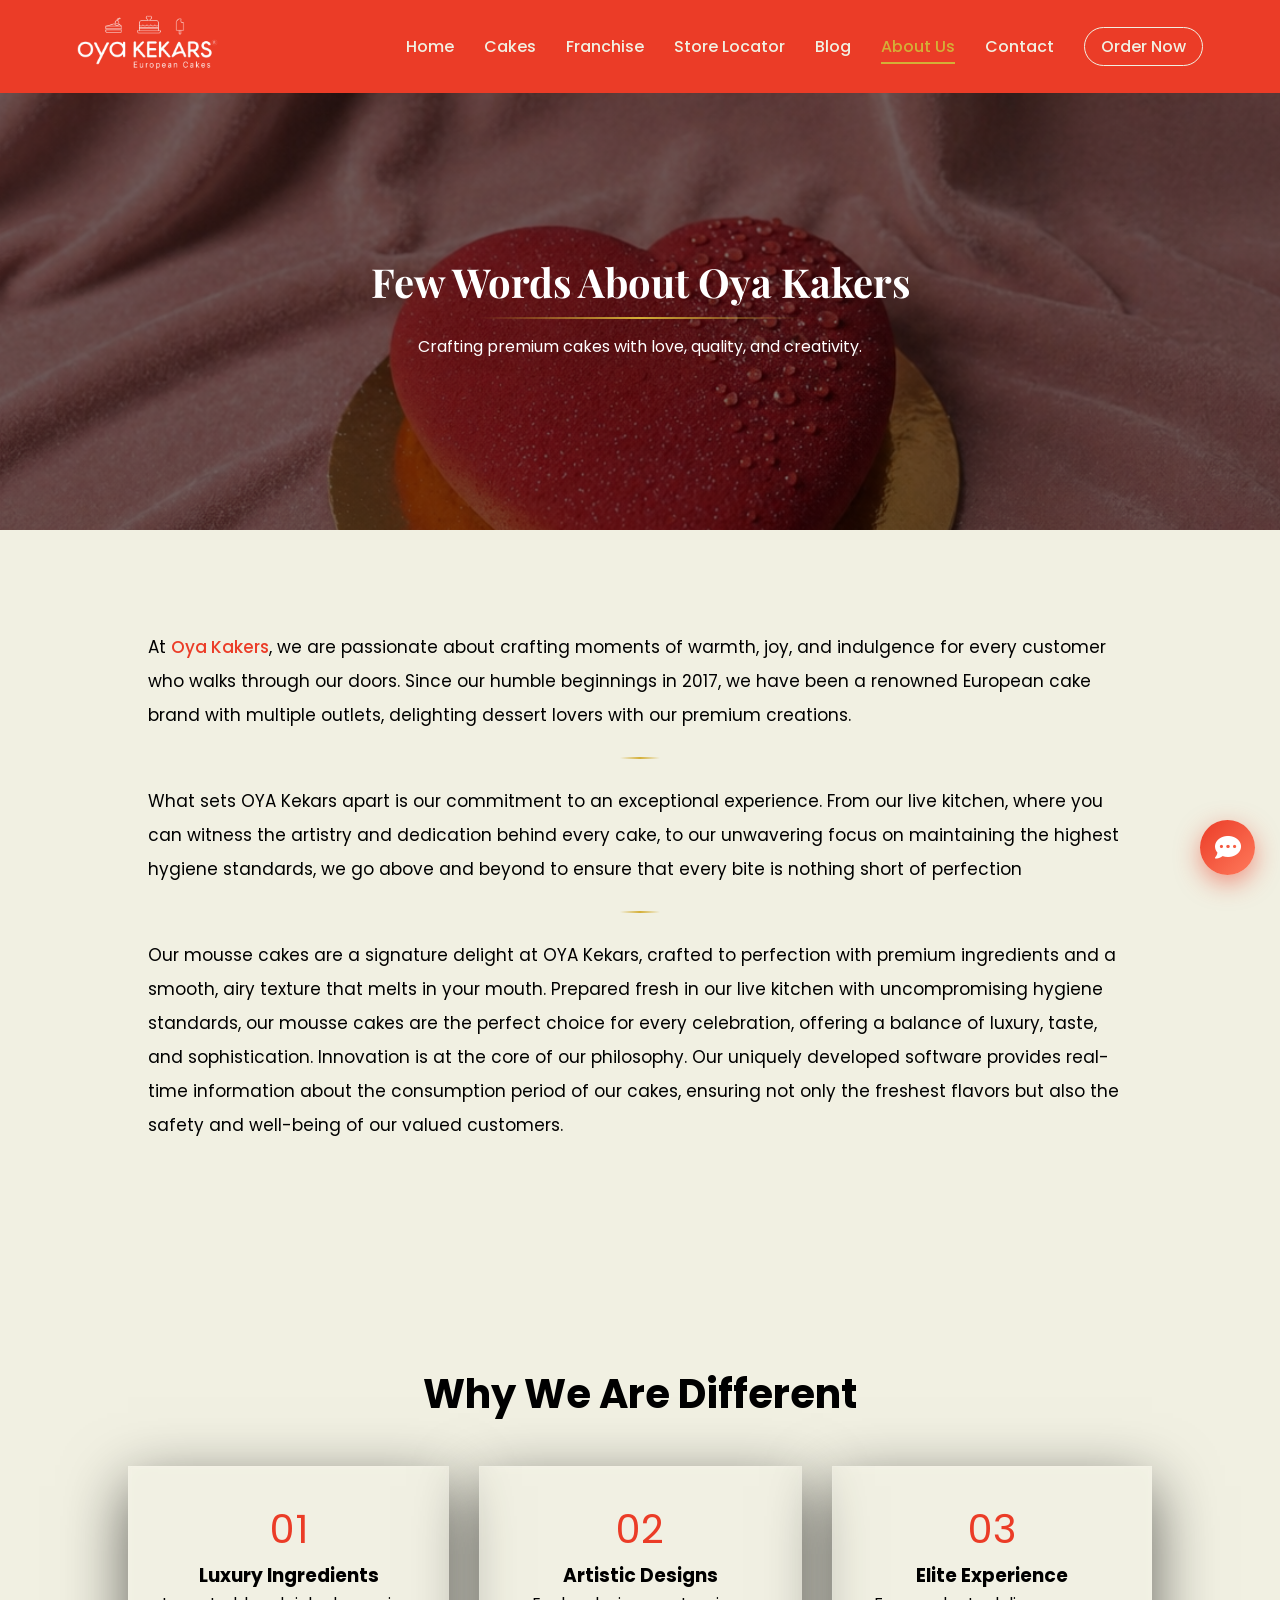
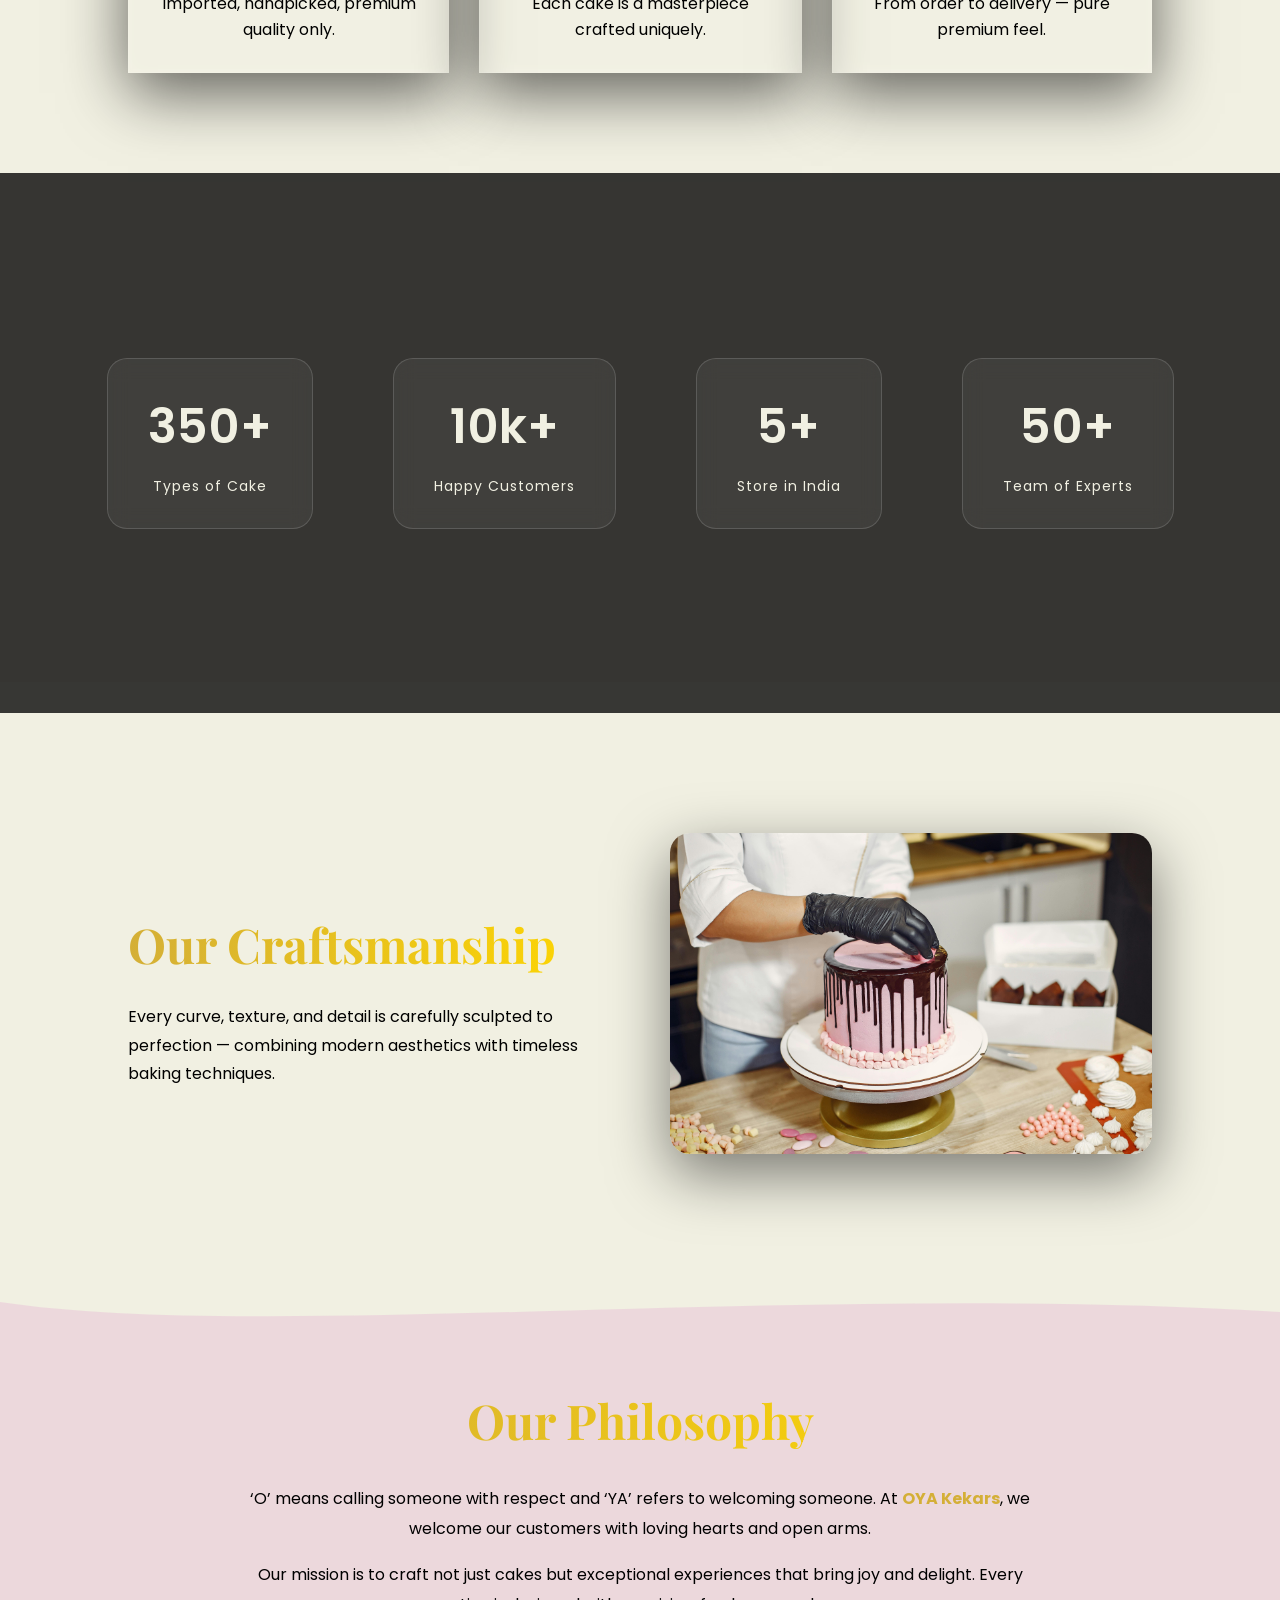
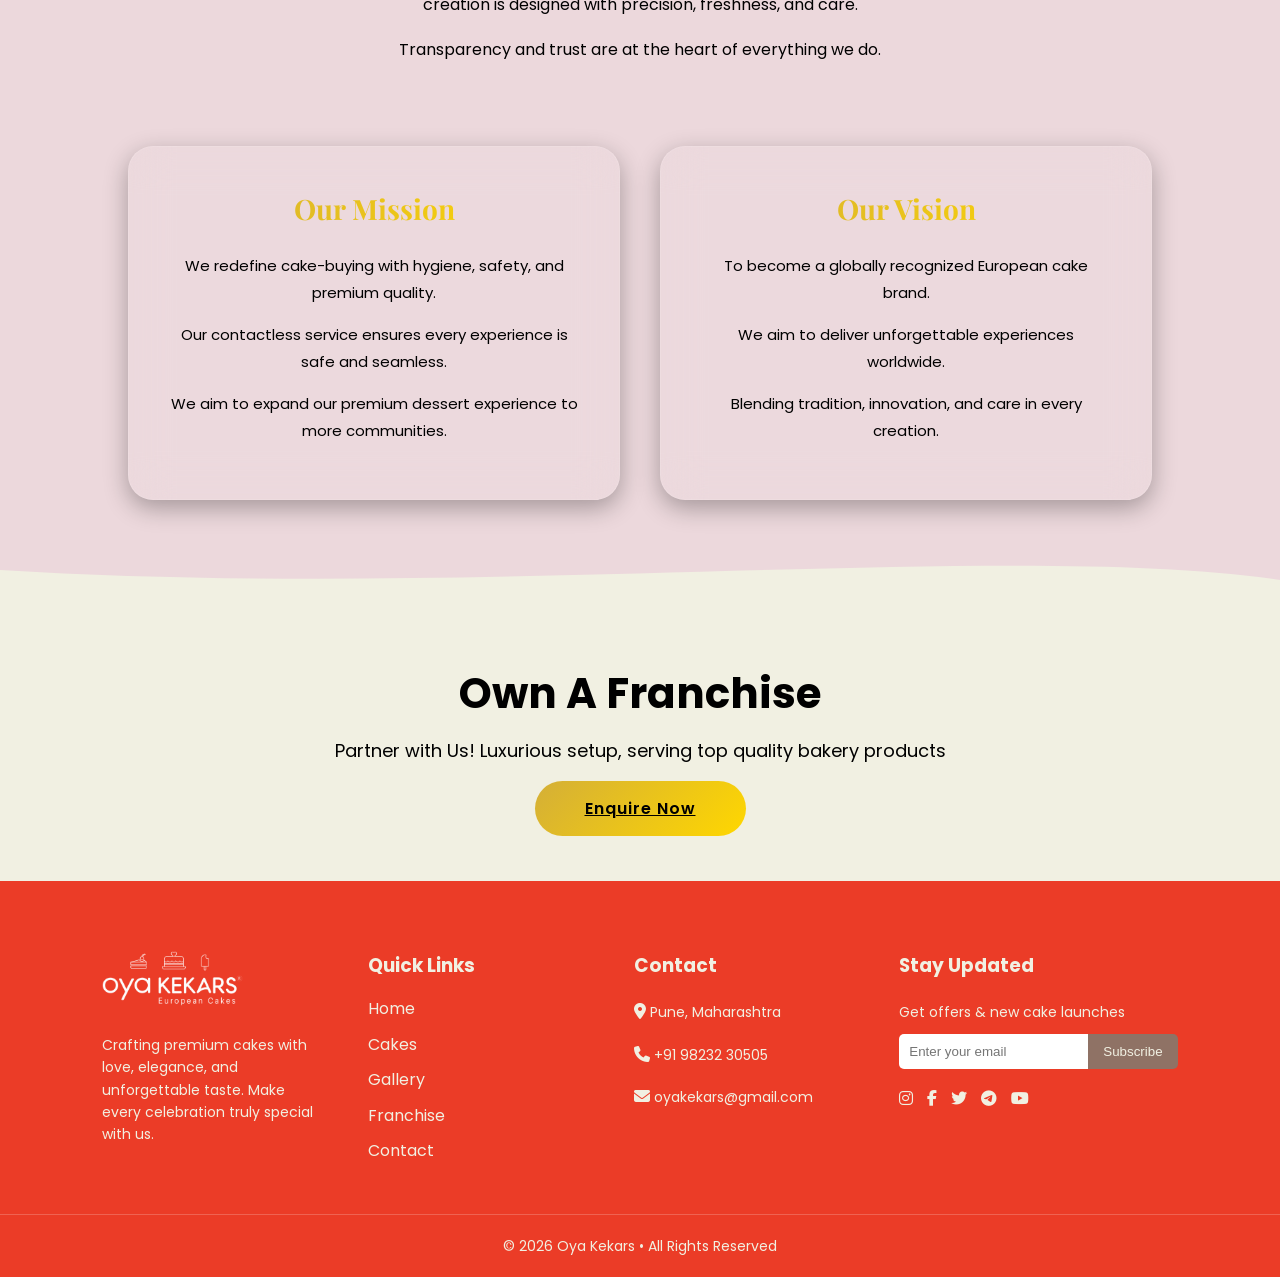
==== about.html @ 78154162 "blog update" ====
<!DOCTYPE html>
<html lang="en">

<head>
    <meta charset="UTF-8">
    <title>About Us - Oya Kakers</title>
    <meta name="viewport" content="width=device-width, initial-scale=1.0">
    <link rel="icon" type="image/x-icon" href="favicon_io/favicon.ico">
    <link
        href="https://fonts.googleapis.com/css2?family=Playfair+Display:wght@500;700&family=Poppins:wght@300;400;500&display=swap"
        rel="stylesheet">
    <link rel="stylesheet" href="https://cdnjs.cloudflare.com/ajax/libs/font-awesome/6.5.0/css/all.min.css">

    <link rel="stylesheet" href="css/style.css">
    <style>
        .about-parallax {
            position: relative;
            height: 50vh;
            background: url("images/about/image1.jpg") center/cover fixed;
            display: flex;
            align-items: center;
            justify-content: center;
        }

        .about-parallax::after {
            content: "";
            position: absolute;
            width: 100%;
            height: 100%;
            background: rgba(0, 0, 0, 0.5);
        }

        .parallax-content {
            position: relative;
            z-index: 2;
            color: white;
            text-align: center;
        }

        .parallax-content h1 {
            position: relative;
            display: inline-block;
            font-size: 40px;
            font-family: 'Playfair Display', serif;
            color: white;
        }

        .parallax-content h1::after {
            content: "";
            position: absolute;
            left: 50%;
            bottom: -5px;
            transform: translateX(-50%);

            width: 60%;
            height: 2px;

            background: linear-gradient(to right, transparent, #D4AF37, transparent);

            transition: 0.4s ease;
        }

        .parallax-content h1:hover::after {
            width: 80%;
        }

        .parallax-content p {
            margin-top: 20px;
            font-size: 16px;
        }

        .about-story {
            position: relative;
            display: flex;
            justify-content: center;
            align-items: center;
            padding: 80px 10%;
            background: #F1F0E2;
            overflow: hidden;
        }

        .glass-card {
            position: relative;
            padding: 20px;
            color: black;
        }

        .glass-card p {
            font-size: 17px;
            line-height: 2;
            margin-bottom: 20px;
        }

        .glass-card strong {
            color: #EB3C27;
            font-weight: 500;
        }

        .glass-card p:not(:last-child)::after {
            content: "";
            display: block;
            width: 40px;
            height: 2px;
            margin: 25px auto;
            background: linear-gradient(to right, transparent, #D4AF37, transparent);
        }

        .glass-card {
            animation: floatCard 8s ease-in-out infinite;
        }

        @keyframes floatCard {
            0% {
                transform: translateY(0px);
            }

            50% {
                transform: translateY(-6px);
            }

            100% {
                transform: translateY(0px);
            }
        }

        @media(max-width:768px) {
            .about-story {
                padding: 80px 5%;
            }

            .glass-card {
                padding: 35px 20px;
            }

            .glass-card p {
                font-size: 15px;
            }

            .glass-card p:first-child {
                font-size: 17px;
            }
        }

        .about-features {
            text-align: center;
            padding: 100px 10%;
            background: url("images/about/banner.jpg") center/cover fixed;
        }

        .about-features h2 {
            margin-bottom: 40px;
            font-size: 40px;
        }

        .feature-grid {
            display: flex;
            gap: 30px;
        }

        .feature {
            position: relative;
            background: rgba(255, 255, 255, 0.05);
            padding: 30px;
            backdrop-filter: blur(2px);
            max-width: 750px;
            text-align: center;

            border: 1px solid rgba(255, 255, 255, 0.1);

            box-shadow:
                0 20px 60px rgba(0, 0, 0, 0.6),
                inset 0 0 20px rgba(255, 255, 255, 0.05);

            transition: 0.5s ease;
        }

        .feature:hover {
            background: rgba(212, 175, 55, 0.1);
            transform: translateY(-10px);
        }

        .feature span {
            font-size: 40px;
            color: #EB3C27;
        }

        .about-parallax.second {
            position: relative;
            display: flex;
            justify-content: center;
            align-items: center;
            gap: 80px;
            height: 60vh;
            text-align: center;
            color: #fff;
            background: url("images/about/banner.jpg") center/cover fixed;
        }

        .about-parallax.second::before {
            content: "";
            position: absolute;
            inset: 0;
            background: rgba(0, 0, 0, 0.55);
        }

        .about-parallax.second .stat {
            position: relative;
            z-index: 1;
        }

        .stat {
            padding: 30px 40px;
            border-radius: 20px;

            background: rgba(255, 255, 255, 0.05);
            backdrop-filter: blur(10px);

            border: 1px solid rgba(255, 255, 255, 0.15);

            transition: 0.4s ease;
        }

        .stat:hover {
            transform: translateY(-10px) scale(1.05);
            box-shadow: 0 20px 50px rgba(0, 0, 0, 0.6);
        }

        .stat h3 {
            font-size: 48px;
            font-weight: 600;
            margin-bottom: 10px;
            color: #F1F0E2;

            background: #F1F0E2;
            -webkit-background-clip: text;
            color: transparent;
        }

        .stat p {
            font-size: 14px;
            letter-spacing: 1px;
            color: #F1F0E2;
        }

        .stat {
            animation: floatStat 5s ease-in-out infinite;
        }

        @keyframes floatStat {
            0% {
                transform: translateY(0px);
            }

            50% {
                transform: translateY(-6px);
            }

            100% {
                transform: translateY(0px);
            }
        }

        @media(max-width: 768px) {
            .about-parallax.second {
                flex-direction: column;
                gap: 30px;
                height: auto;
                padding: 80px 20px;
            }

            .stat h3 {
                font-size: 32px;
            }
        }

        .about-values {
            position: relative;
            padding: 100px 10%;
            background: #ECD8DC;
            overflow: hidden;
            text-align: center;
        }

        .philosophy {
            max-width: 800px;
            margin: auto;
            text-align: center;
            margin-bottom: 80px;
        }

        .philosophy h2 {
            font-size: 48px;
            margin-bottom: 25px;
            font-family: 'Playfair Display', serif;

            background: linear-gradient(to right, #D4AF37, #FFD700);
            -webkit-background-clip: text;
            color: transparent;
        }

        .philosophy p {
            font-size: 16px;
            line-height: 1.9;
            margin-bottom: 15px;
        }

        .value-grid {
            display: flex;
            gap: 40px;
        }

        .value-card {
            flex: 1;
            padding: 40px;
            border-radius: 25px;

            background: rgba(255, 255, 255, 0.04);
            backdrop-filter: blur(20px);

            border: 1px solid rgba(255, 255, 255, 0.1);

            box-shadow:
                0 8px 25px rgba(0, 0, 0, 0.3),
                inset 0 0 10px rgba(255, 255, 255, 0.03);

            transition: 0.5s ease;
        }

        .value-card:hover {
            transform: translateY(-12px) scale(1.02);
            box-shadow:
                0 30px 80px rgba(0, 0, 0, 0.9),
                0 0 40px rgba(212, 175, 55, 0.25);
        }

        .value-card h2 {
            font-size: 28px;
            margin-bottom: 20px;
            font-family: 'Playfair Display', serif;

            background: linear-gradient(to right, #D4AF37, #FFD700);
            -webkit-background-clip: text;
            color: transparent;
        }

        .value-card p {
            font-size: 15px;
            line-height: 1.8;
            margin-bottom: 15px;
        }

        strong {
            color: #D4AF37;
        }

        @media(max-width: 768px) {
            .value-grid {
                flex-direction: column;
            }

            .philosophy h2 {
                font-size: 36px;
            }
        }

        .about-craft {
            display: flex;
            align-items: center;
            justify-content: space-between;
            gap: 60px;
            padding: 120px 10%;
        }

        .craft-left {
            flex: 1;
        }

        .craft-left h2 {
            font-size: 48px;
            font-family: 'Playfair Display', serif;
            margin-bottom: 20px;

            background: linear-gradient(to right, #D4AF37, #FFD700);
            -webkit-background-clip: text;
            color: transparent;
        }

        .craft-left p {
            font-size: 16px;
            line-height: 1.8;
            max-width: 500px;
        }

        .craft-right {
            flex: 1;
            position: relative;
        }

        .craft-right img {
            width: 100%;
            border-radius: 20px;
            transition: 0.5s ease;
            box-shadow: 0 20px 60px rgba(0, 0, 0, 0.5);
        }

        .craft-right:hover img {
            transform: scale(1.05);
        }

        .craft-right:hover::before {
            box-shadow: 0 0 30px rgba(212, 175, 55, 0.2);
        }

        @media (max-width: 768px) {
            .about-craft {
                flex-direction: column;
                text-align: center;
                padding: 80px 5%;
            }

            .craft-left h2 {
                font-size: 32px;
            }

            .craft-left p {
                margin: auto;
            }
        }

        .about-stats {
            display: flex;
            justify-content: space-around;
            padding: 80px 0;
            background: black;
        }

        .about-cta {
            text-align: center;
            padding: 60px 20px;
            color: black;
            position: relative;
        }

        .about-cta h2 {
            font-size: 42px;
            margin-bottom: 10px;
        }

        .about-cta p {
            font-size: 18px;
            margin-bottom: 30px;
        }

        .about-cta a {
            padding: 16px 50px;
            border-radius: 40px;
            background: linear-gradient(135deg, #D4AF37, #FFD700);
            color: black;
            font-weight: 600;
            letter-spacing: 1px;
            border: none;
            transition: 0.4s;
        }

        .about-cta a:hover {
            transform: scale(1.05);
            box-shadow: 0 10px 40px rgba(212, 175, 55, 0.4);
        }
    </style>
</head>

<body>

    <div id="navbar"></div>

    <section class="about-parallax">
        <div class="parallax-content">
            <h1>Few Words About Oya Kakers</h1>
            <p>Crafting premium cakes with love, quality, and creativity.</p>
        </div>
    </section>

    <section class="about-story">
        <div class="glass-card">
            <p>
                At <strong>Oya Kakers</strong>, we are passionate about crafting moments of warmth, joy, and indulgence
                for every
                customer who walks through our doors. Since our humble beginnings in 2017, we have been a renowned
                European cake brand with multiple outlets, delighting dessert lovers with our premium creations.
            </p>

            <p>
                What sets OYA Kekars apart is our commitment to an exceptional experience. From our live kitchen, where
                you can witness the artistry and dedication behind every cake, to our unwavering focus on maintaining
                the highest hygiene standards, we go above and beyond to ensure that every bite is nothing short of
                perfection
            </p>

            <p>
                Our mousse cakes are a signature delight at OYA Kekars, crafted to perfection with premium ingredients
                and a smooth, airy texture that melts in your mouth. Prepared fresh in our live kitchen with
                uncompromising hygiene standards, our mousse cakes are the perfect choice for every celebration,
                offering a balance of luxury, taste, and sophistication. Innovation is at the core of our philosophy.
                Our uniquely developed software provides real-time information about the consumption period of our
                cakes, ensuring not only the freshest flavors but also the safety and well-being of our valued
                customers.
            </p>
        </div>
    </section>

    <section class="about-features">
        <h2>Why We Are Different</h2>

        <div class="feature-grid">
            <div class="feature">
                <span>01</span>
                <h3>Luxury Ingredients</h3>
                <p>Imported, handpicked, premium quality only.</p>
            </div>

            <div class="feature">
                <span>02</span>
                <h3>Artistic Designs</h3>
                <p>Each cake is a masterpiece crafted uniquely.</p>
            </div>

            <div class="feature">
                <span>03</span>
                <h3>Elite Experience</h3>
                <p>From order to delivery — pure premium feel.</p>
            </div>
        </div>
    </section>

    <section class="about-parallax second">
        <div class="stat">
            <h3>350+</h3>
            <p>Types of Cake</p>
        </div>
        <div class="stat">
            <h3>10k+</h3>
            <p>Happy Customers</p>
        </div>
        <div class="stat">
            <h3>5+</h3>
            <p>Store in India</p>
        </div>
        <div class="stat">
            <h3>50+</h3>
            <p>Team of Experts</p>
        </div>
    </section>

    <section class="about-craft">
        <div class="craft-left">
            <h2>Our Craftsmanship</h2>
            <p>
                Every curve, texture, and detail is carefully sculpted
                to perfection — combining modern aesthetics with
                timeless baking techniques.
            </p>
        </div>
        <div class="craft-right">
            <img src="images/about/craftmanship.jpg">
        </div>
    </section>

    <section class="about-values">

        <div class="section-divider top">
            <svg viewBox="0 0 1440 200" preserveAspectRatio="none">
                <path fill="#F1F0E2" d="M0,40 C300,120 900,0 1440,60 L1440,0 L0,0 Z">
                </path>
            </svg>
        </div>

        <div class="philosophy">
            <h2>Our Philosophy</h2>
            <p>
                ‘O’ means calling someone with respect and ‘YA’ refers to welcoming someone.
                At <strong>OYA Kekars</strong>, we welcome our customers with loving hearts and open arms.
            </p>
            <p>
                Our mission is to craft not just cakes but exceptional experiences that bring joy and delight.
                Every creation is designed with precision, freshness, and care.
            </p>
            <p>
                Transparency and trust are at the heart of everything we do.
            </p>
        </div>

        <div class="value-grid">

            <div class="value-card">
                <h2>Our Mission</h2>
                <p>
                    We redefine cake-buying with hygiene, safety, and premium quality.
                </p>
                <p>
                    Our contactless service ensures every experience is safe and seamless.
                </p>
                <p>
                    We aim to expand our premium dessert experience to more communities.
                </p>
            </div>

            <div class="value-card">
                <h2>Our Vision</h2>
                <p>
                    To become a globally recognized European cake brand.
                </p>
                <p>
                    We aim to deliver unforgettable experiences worldwide.
                </p>
                <p>
                    Blending tradition, innovation, and care in every creation.
                </p>
            </div>

        </div>

        <div class="section-divider bottom">
            <svg viewBox="0 0 1440 200" preserveAspectRatio="none">
                <path fill="#F1F0E2" d="M0,40 C300,120 900,0 1440,60 L1440,0 L0,0 Z">
                </path>
            </svg>
        </div>

    </section>

    <section class="about-cta">
        <h2>Own A Franchise</h2>
        <p>Partner with Us! Luxurious setup, serving top quality bakery products</p>
        <a href="franchise.html#apply" class="enquire-btn">Enquire Now</a>
    </section>

    <div class="fab-container">
        <div class="fab-main" onclick="toggleMenu()">
            <i id="fabIcon" class="fas fa-comment-dots"></i>
        </div>

        <div class="fab-options">
            <a href="tel:+919876543210" class="fab-item">
                <i class="fas fa-phone"></i>
                <span>Call Now</span>
            </a>

            <a href="franchise.html" class="fab-item">
                <i class="fas fa-store"></i>
                <span>Franchise</span>
            </a>

            <a href="https://wa.me/919876543210" target="_blank" class="fab-item whatsapp">
                <i class="fab fa-whatsapp"></i>
                <span>WhatsApp</span>
            </a>
        </div>
    </div>

    <div id="footer"></div>

    <script src="js/script.js" defer></script>

</body>

</html>
---- css/style.css ----
* {
    margin: 0;
    padding: 0;
    box-sizing: border-box;
}

html {
    scroll-behavior: smooth;
}

body {
    font-family: 'Poppins', sans-serif;
    background-color: #F1F0E2;
    color: black;
    line-height: 1.6;
    padding-top: 80px;
}

/* h1,
h2,
h3 {
    color: #8F7265;
}

p {
    color: #8F7265;
} */

.navbar {
    position: fixed;
    top: 0;
    left: 0;
    width: 100%;
    padding: 15px 6%;
    display: flex;
    align-items: center;
    background: #EB3C27;
    backdrop-filter: blur(10px);
    z-index: 1000;
}

.logo img {
    height: 55px;
    width: auto;
}

.nav-links {
    display: flex;
    align-items: center;
    gap: 30px;
    margin-left: auto;
}

.nav-links a {
    color: #F1F0E2;
    text-decoration: none;
    font-weight: 500;
    position: relative;
    transition: 0.3s;
}

.nav-links a::after {
    content: "";
    position: absolute;
    width: 0%;
    height: 2px;
    bottom: -5px;
    left: 0;
    background: #D4AF37;
    transition: 0.3s;
}

.nav-links a:hover::after {
    width: 100%;
}

.nav-links a.active {
    color: #D4AF37;
}

.nav-links a.active::after {
    content: "";
    position: absolute;
    width: 100%;
    height: 2px;
    bottom: -5px;
    left: 0;
    background: #D4AF37;
}

.nav-links a.btn-outline::after {
    display: none;
}

.nav-links a.btn-outline:hover::after {
    width: 0;
}

.btn-outline {
    border: 1px solid #F1F0E2;
    padding: 6px 16px;
    border-radius: 25px;
    transition: 0.3s;
}

.btn-outline:hover {
    background: #F1F0E2;
    color: #EB3C27;
}

.hamburger {
    display: none;
    font-size: 24px;
    color: #F1F0E2;
    cursor: pointer;
    margin-left: 20px;
}

@media (max-width: 992px) {

    .hamburger {
        display: block;
    }

    .nav-links {
        position: fixed;
        top: 0;
        right: -100%;
        width: 260px;
        height: 100vh;
        background: #EB3C27;
        flex-direction: column;
        align-items: flex-start;
        padding: 80px 20px;
        gap: 20px;
        transition: 0.4s ease;
        box-shadow: -5px 0 20px rgba(0, 0, 0, 0.2);
    }

    .nav-links.active {
        right: 0;
    }
}

.hero-section {
    position: relative;
    width: 100%;
    height: 90vh;
    overflow: hidden;
}

.hero-video {
    position: absolute;
    top: 50%;
    left: 50%;
    width: 100%;
    height: 100%;
    object-fit: cover;
    transform: translate(-50%, -50%);
}

.hero-overlay {
    position: relative;
    z-index: 2;
    height: 100%;
    display: flex;
    flex-direction: column;
    justify-content: center;
    align-items: center;
    color: #F1F0E2;
    text-align: center;
    background: rgba(0, 0, 0, 0.3);
}

.hero-overlay h1 {
    font-size: 3rem;
    margin-bottom: 10px;
}

.hero-overlay p {
    font-size: 1.2rem;
}

.video-icon {
    position: absolute;
    top: 70px;
    right: 5px;
    left: auto;
    transform: translate(-50%, -50%);
    
    width: 60px; /* adjust size */
    height: auto;

    z-index: 2;
    pointer-events: none; /* optional (click passes through) */
}

@media (max-width: 768px) {
    .hero-section {
        height: 60vh;
    }

    .hero-overlay h1 {
        font-size: 1.8rem;
    }
}

.celebrity-section {
    padding: 40px 20px;
    text-align: center;
    background: #F1F0E2;
    overflow: visible;
}

.section-title {
    font-size: 2.2rem;
    margin-bottom: 0;
    color: #3E2723;
}

.carousel-outer {
    display: flex;
    align-items: center;
    justify-content: center;
    gap: 0;
}

/* Arrows */
.cel-arrow {
    width: 40px;
    height: 40px;
    border-radius: 50%;
    border: 1px solid #ccc;
    background: #fff;
    font-size: 18px;
    cursor: pointer;
    flex-shrink: 0;
    transition: background 0.2s, transform 0.15s;
    z-index: 10;
}

.cel-arrow:hover {
    background: #f0ede0;
    transform: scale(1.08);
}

.cel-arrow:active {
    transform: scale(0.95);
}

/* Dots row */
.carousel-dots {
    display: flex;
    justify-content: center;
    align-items: center;
    gap: 8px;
    margin-top: 18px;
}

.carousel-dots span {
    width: 8px;
    height: 8px;
    border-radius: 50%;
    background: #ccc;
    cursor: pointer;
    transition: background 0.3s, transform 0.3s, width 0.3s;
}

.carousel-dots span.on {
    background: #3E2723;
    transform: scale(1.2);
    width: 20px;
    border-radius: 4px;
}

.carousel {
    width: 100%;
    overflow: hidden;
    height: 450px;
}

.carousel-track {
    display: flex;
    align-items: center;
    gap: 20px;
    transition: transform 0.6s ease;
    height: 100%;
}

.card {
    flex-shrink: 0;
    height: 300px;
    position: relative;
    border-radius: 12px;
    overflow: hidden;
    cursor: pointer;
    transition: transform 0.55s ease, opacity 0.55s ease, box-shadow 0.55s ease;
    opacity: 0.35;
    transform: scale(0.72);
}

.card img {
    width: 100%;
    height: 100%;
    /* fill the card completely */
    object-fit: cover;
    /* crop to fill, never stretch */
    object-position: center top;
    /* bias crop toward faces/top */
    display: block;
    /* removes ghost gap below image */
}

.card.active {
    transform: scale(1.3);
    opacity: 1;
    box-shadow: 0 10px 36px rgba(0, 0, 0, 0.25);
    border: 1.5px solid rgba(255, 255, 255, 0.55);
    z-index: 5;
}

.card.level-1 {
    transform: scale(0.92);
    opacity: 0.55;
    z-index: 3;
}

/* SIDE */
.card.level-2 {
    transform: scale(0.78);
    opacity: 0.3;
    z-index: 1;
}

/* Lightbox overlay */
.lightbox {
    display: none;
    position: fixed;
    inset: 0;
    background: rgba(0, 0, 0, 0.92);
    z-index: 9999;
    align-items: center;
    justify-content: center;
    gap: 20px;
}

.lightbox.open {
    display: flex;
}

/* Main image */
.lb-img-wrap {
    max-width: 80vw;
    max-height: 88vh;
    display: flex;
    align-items: center;
    justify-content: center;
}

.lb-img-wrap img {
    max-width: 100%;
    max-height: 88vh;
    object-fit: contain;
    border-radius: 10px;
    box-shadow: 0 20px 60px rgba(0, 0, 0, 0.6);
    user-select: none;
}

/* Arrows */
.lb-arrow {
    width: 48px;
    height: 48px;
    border-radius: 50%;
    border: 1.5px solid rgba(255, 255, 255, 0.3);
    background: rgba(255, 255, 255, 0.1);
    color: #fff;
    font-size: 20px;
    cursor: pointer;
    flex-shrink: 0;
    transition: background 0.2s, transform 0.15s;
    display: flex;
    align-items: center;
    justify-content: center;
}

.lb-arrow:hover {
    background: rgba(255, 255, 255, 0.22);
    transform: scale(1.08);
}

.lb-arrow:active {
    transform: scale(0.95);
}

/* Close button */
.lb-close {
    position: fixed;
    top: 20px;
    right: 24px;
    width: 40px;
    height: 40px;
    border-radius: 50%;
    border: 1.5px solid rgba(255, 255, 255, 0.3);
    background: rgba(255, 255, 255, 0.1);
    color: #fff;
    font-size: 18px;
    cursor: pointer;
    display: flex;
    align-items: center;
    justify-content: center;
    transition: background 0.2s;
    z-index: 10000;
}

.lb-close:hover {
    background: rgba(255, 255, 255, 0.25);
}

/* Counter  e.g. 3 / 11 */
.lb-counter {
    position: fixed;
    bottom: 24px;
    left: 50%;
    transform: translateX(-50%);
    color: rgba(255, 255, 255, 0.6);
    font-size: 14px;
    font-family: sans-serif;
    letter-spacing: 1px;
}

.cake-section {
    padding: 80px 8%;
    text-align: center;
}

.section-header .tag-btn {
    border: 1px solid #3E2723;
    padding: 8px 20px;
    border-radius: 30px;
    background: transparent;
    margin-bottom: 20px;
    font-size: 14px;
}

.section-header h2 {
    font-size: 48px;
    margin-bottom: 15px;
    font-family: 'Playfair Display', serif;
}

.section-header h2 span {
    color: #EB3C27;
    letter-spacing: 3px;
}

.section-header p {
    max-width: 650px;
    margin: auto;
    color: #8F7265;
    font-size: 16px;
    line-height: 1.6;
}

.cake-container {
    display: flex;
    justify-content: center;
    gap: 50px;
    margin-top: 50px;
    flex-wrap: wrap;
}

.cake-card {
    text-align: center;
    transition: 0.3s;
}

.cake-img {
    width: 260px;
    height: 260px;
    border-radius: 50%;
    border: 2px solid #8F7265;
    padding: 10px;
    margin: auto;
    overflow: hidden;
    transition: 0.4s;
}

.cake-img img {
    width: 100%;
    height: 100%;
    object-fit: cover;
    border-radius: 50%;
    transition: 0.4s;
}

.cake-card:hover .cake-img {
    transform: scale(1.05);
    border-color: #EB3C27;
}

.cake-card:hover img {
    transform: scale(1.1);
}

.cake-card h3 {
    margin-top: 20px;
    font-size: 22px;
    color: #8F7265;
    font-family: 'Playfair Display', serif;
}

@media (max-width: 768px) {
    .section-header h2 {
        font-size: 32px;
    }

    .cake-img {
        width: 200px;
        height: 200px;
    }
}

.featured-section {
    position: relative;
    padding: 60px 20px;
    text-align: center;
    background: #F1F0E2;
    overflow: hidden;
}

.featured-section>* {
    position: relative;
    z-index: 1;
}

.bg-cream::before {
    content: "";
    position: absolute;
    inset: 0;
    opacity: 0.25;

    background: repeating-radial-gradient(circle,
            #ede7d9 0px,
            #ede7d9 20px,
            #f6f1e7 20px,
            #f6f1e7 40px);
}

.featured-section h2 {
    color: #8F7265;
    font-family: 'Playfair Display', serif;
    font-size: 34px;
    margin-bottom: 20px;
}

.featured-grid {
    display: flex;
    gap: 30px;
    justify-content: center;
    margin-top: 40px;
    flex-wrap: wrap;
}

.featured-card {
    width: 300px;
    background: #ffffff;
    border-radius: 15px;
    overflow: hidden;
    box-shadow: 0 8px 25px rgba(0, 0, 0, 0.08);
    transition: all 0.3s ease;
}

.featured-card:hover {
    transform: translateY(-8px);
    box-shadow: 0 12px 35px rgba(0, 0, 0, 0.15);
}

.featured-card img {
    width: 100%;
    display: block;
    transition: 0.4s;
}

.featured-card:hover img {
    transform: scale(1.05);
}

.card-info {
    padding: 15px;
}

.card-info h3 {
    font-family: 'Playfair Display', serif;
    margin-bottom: 5px;
}

.card-info p {
    color: #EB3C27;
    font-weight: 600;
}

.story-section {
    position: relative;
    padding: 80px 20px;
    background: #ECD8DC;
    overflow: hidden;
}

.section-divider {
    position: absolute;
    left: 0;
    width: 100%;
    line-height: 0;
}

.section-divider svg {
    width: 100%;
    height: 100px;
    display: block;
}

.section-divider.top {
    top: 0;
}

.section-divider.bottom {
    bottom: 0;
    transform: rotate(180deg);
}

.story-container {
    display: flex;
    align-items: center;
    justify-content: space-between;
    gap: 40px;
    flex-wrap: wrap;
}

.story-left {
    flex: 1;
}

.tag {
    padding: 10px 20px;
    border-radius: 30px;
    border: 1px solid #8F7265;
    background: #EDCDC2;
    margin-bottom: 20px;
}

.story-left h2 {
    font-size: 38px;
    font-family: 'Playfair Display', serif;
}

.story-left h2 span {
    color: #EB3C27;
}

.story-text {
    display: flex;
    align-items: flex-start;
    gap: 15px;
    margin: 20px 0;
}

.story-text .line {
    width: 5px;
    height: 80px;
    background: #EB3C27;
}

.story-left p {
    color: #333;
    line-height: 1.6;
}

.story-btn {
    display: inline-block;
    padding: 12px 25px;
    background: #EB3C27;
    color: #F1F0E2;
    /* softer than pure white */
    border-radius: 10px;
    margin-top: 15px;
    text-decoration: none;
    transition: all 0.3s ease;
}

/* HOVER EFFECT */
.story-btn:hover {
    background: #8F7265;
    color: #F1F0E2;
    transform: translateY(-2px);
    /* premium lift effect */
}

/* OPTIONAL: CLICK EFFECT */
.story-btn:active {
    transform: scale(0.95);
}

.story-center {
    flex: 1;
    display: flex;
    justify-content: center;
}

.image-box img {
    width: 280px;
    height: 280px;
    border-radius: 25px;
}

.story-right {
    flex: 1;
}

.story-right p {
    margin-bottom: 15px;
    color: #333;
}

.offer-box {
    margin-top: 30px;
    border: 1px solid #8F7265;
    padding: 20px;
    border-radius: 25px;
    display: flex;
    gap: 15px;
    align-items: center;
    justify-content: center;
}

.offer-box .icon {
    font-size: 28px;
}

@media (max-width: 900px) {
    .story-container {
        flex-direction: column;
        text-align: center;
    }

    .story-text {
        justify-content: center;
    }

    .story-text .line {
        display: none;
    }
}

.franchise-section {
    padding: 80px 8%;
    color: #F1F0E2;
    text-align: center;
}

.franchise-box {
    border: 2px solid #EB3C27;
    border-radius: 12px;
    padding: 40px;
    display: inline-block;
    max-width: 600px;
}

.franchise-box h2 {
    color: black;
}

.franchise-box p {
    color: black;
}

.testimonial-section {
    padding: 100px 8%;
    background: #F1F0E2;
    text-align: center;
    overflow: hidden;
}

.testimonial-header {
    text-align: center;
    border-radius: 20px;
    color: black;
}

/* Small heading */
.sub-heading {
    letter-spacing: 4px;
    font-size: 12px;
    color: #f5b041;
    margin-bottom: 15px;
}

/* Main heading */
.main-heading {
    font-size: 48px;
    font-weight: 500;
    line-height: 1.3;
}

.main-heading span {
    font-style: italic;
    color: #f5b041;
}

/* Rating box */
.rating-box {
    margin: 10px auto 0;
    display: inline-flex;
    align-items: center;
    gap: 30px;
    padding: 10px 10px;
    border-radius: 50px;

    background: rgba(255, 255, 255, 0.08);
    backdrop-filter: blur(10px);
    border: 1px solid rgba(255, 255, 255, 0.2);
}

/* Left */
.rating-left h3 {
    font-size: 32px;
}

.stars {
    color: #f5b041;
    font-size: 18px;
}

/* Divider */
.divider {
    width: 1px;
    height: 40px;
    background: rgba(255, 255, 255, 0.3);
}

/* Right */
.rating-right h4 {
    font-size: 20px;
}

.rating-right p {
    font-size: 13px;
    opacity: 0.8;
}

/* Responsive */
@media (max-width: 768px) {
    .main-heading {
        font-size: 32px;
    }

    .rating-box {
        flex-direction: column;
        gap: 10px;
    }

    .divider {
        display: none;
    }
}

/* Container */
.testimonial-slider {
    overflow: hidden;
    position: relative;
    max-width: 1200px;
    margin: auto;
}

/* Track */
.testimonial-track {
    display: flex;
    gap: 20px;
    animation: scroll 30s linear infinite;
}

/* CARD SIZE FIXED */
.testimonial-card {
    flex: 0 0 220px;
    /* 🔥 FIXED WIDTH */
    background: #fff;
    padding: 20px;
    border-radius: 16px;
    box-shadow: 0 10px 25px rgba(0, 0, 0, 0.1);
}

/* Fade overlays */
.testimonial-slider::before,
.testimonial-slider::after {
    content: "";
    position: absolute;
    top: 0;
    width: 80px;
    height: 100%;
    z-index: 2;
    pointer-events: none;
    /* allow clicks through */
}

/* Left fade */
.testimonial-slider::before {
    left: 0;
    background: linear-gradient(to right, #F1F0E2, transparent);
}

/* Right fade */
.testimonial-slider::after {
    right: 0;
    background: linear-gradient(to left, #F1F0E2, transparent);
}

/* Tablet */
@media (max-width: 1024px) {
    .testimonial-card {
        flex: 0 0 280px;
    }
}

/* Mobile */
@media (max-width: 600px) {
    .testimonial-card {
        flex: 0 0 90%;
    }
}

/* Text */
.testimonial-card p {
    font-size: 14px;
    color: #6d5c57;
}

.testimonial-card h4 {
    margin-top: 10px;
    color: #EB3C27;
}

@keyframes scroll {
    0% {
        transform: translateX(0);
    }

    100% {
        transform: translateX(-50%);
    }
}

.gallery-section {
    padding: 80px 8%;
    text-align: center;
}

.gallery-grid {
    display: grid;
    grid-template-columns: repeat(3, 1fr);
    gap: 20px;
    margin-top: 50px;
}

.gallery-item {
    position: relative;
    overflow: hidden;
    border-radius: 15px;
    cursor: pointer;
    aspect-ratio: 1 / 0.75;
}

.gallery-item img {
    width: 100%;
    height: 100%;
    object-fit: cover; 
    transition: transform 0.4s ease;
}

.overlay {
    position: absolute;
    bottom: 0;
    width: 100%;
    background: rgba(143, 114, 101, 0.8);
    color: #fff;
    padding: 12px;
    font-size: 16px;
    transform: translateY(100%);
    transition: 0.4s ease;
}

.gallery-item:hover img {
    transform: scale(1.05);
}

.gallery-item:hover .overlay {
    transform: translateY(0);
}

@media (max-width: 900px) {
    .gallery-grid {
        grid-template-columns: repeat(2, 1fr);
    }
}

@media (max-width: 500px) {
    .gallery-grid {
        grid-template-columns: 1fr;
    }
}

:root {
    --ig-cream: #FAF6F1;
    --ig-blush: #F2D9CC;
    --ig-rose: #C9806A;
    --ig-deep: #3B2A2A;
    --ig-muted: #9C7F77;
    --ig-radius: 18px;
    --ig-gradient: linear-gradient(45deg, #f09433 0%, #e6683c 25%, #dc2743 50%, #cc2366 75%, #bc1888 100%);
}

.ig-section {
    max-width: 1200px;
    margin: 0 auto;
    padding: 40px 32px;
}

.ig-header {
    display: flex;
    align-items: flex-end;
    justify-content: space-between;
    margin-bottom: 52px;
}

.ig-title-block {
    max-width: 560px;
}

.ig-eyebrow {
    display: flex;
    align-items: center;
    gap: 10px;
    margin-bottom: 14px;
}

.ig-eyebrow span {
    font-size: 11px;
    letter-spacing: 0.22em;
    text-transform: uppercase;
    font-weight: 500;
    color: var(--ig-muted);
}

.eyebrow-line {
    width: 38px;
    height: 1px;
    background: var(--ig-rose);
}

.ig-heading {
    font-family: 'Cormorant Garamond', serif;
    font-size: clamp(36px, 5vw, 56px);
    font-weight: 300;
    line-height: 1.1;
    color: var(--ig-deep);
}

.ig-heading em {
    font-style: italic;
    color: var(--ig-rose);
}

.ig-sub {
    margin-top: 14px;
    font-size: 14px;
    color: var(--ig-muted);
    font-weight: 300;
    line-height: 1.7;
}

.ig-follow-btn {
    display: inline-flex;
    align-items: center;
    gap: 10px;
    text-decoration: none;
    padding: 13px 28px;
    border: 1.5px solid var(--ig-rose);
    border-radius: 60px;
    font-size: 13px;
    font-weight: 500;
    color: var(--ig-rose);
    letter-spacing: 0.06em;
    transition: background 0.3s ease, color 0.3s ease;
    white-space: nowrap;
}

.ig-follow-btn:hover {
    background: var(--ig-rose);
    color: #ffffff;
}

.ig-grid {
    display: grid;
    grid-template-columns: repeat(3, 1fr);
    gap: 20px;
}

.ig-card {
    position: relative;
    border-radius: var(--ig-radius);
    overflow: hidden;
    cursor: pointer;
    text-decoration: none;
    display: block;
    background: #E8D8D0;
    opacity: 0;
    transform: translateY(30px);
    animation: igFadeUp 0.65s cubic-bezier(0.22, 1, 0.36, 1) forwards;
    transition: transform 0.4s cubic-bezier(0.22, 1, 0.36, 1),
        box-shadow 0.4s ease;
    box-shadow: 0 4px 24px rgba(59, 42, 42, 0.07);
}

.ig-card:hover {
    transform: translateY(-8px);
    box-shadow: 0 20px 60px rgba(59, 42, 42, 0.16);
}

.ig-card:nth-child(1) {
    animation-delay: 0.05s;
}

.ig-card:nth-child(2) {
    animation-delay: 0.15s;
}

.ig-card:nth-child(3) {
    animation-delay: 0.25s;
}

.ig-card:nth-child(4) {
    animation-delay: 0.32s;
}

.ig-card:nth-child(5) {
    animation-delay: 0.39s;
}

.ig-card:nth-child(6) {
    animation-delay: 0.46s;
}

@keyframes igFadeUp {
    to {
        opacity: 1;
        transform: translateY(0);
    }
}

.ig-card.reel {
    aspect-ratio: 9 / 16;
    grid-row: span 2;
}

.ig-card.post {
    aspect-ratio: 1 / 1;
}

.ig-card .card-img {
    width: 100%;
    height: 100%;
    object-fit: cover;
    display: block;
    transition: transform 0.6s cubic-bezier(0.22, 1, 0.36, 1);
}

.ig-card:hover .card-img {
    transform: scale(1.06);
}

.card-overlay {
    position: absolute;
    inset: 0;
    background: linear-gradient(to top,
            rgba(30, 15, 10, 0.78) 0%,
            rgba(30, 15, 10, 0.10) 50%,
            transparent 100%);
    opacity: 0;
    transition: opacity 0.35s ease;
    display: flex;
    flex-direction: column;
    justify-content: flex-end;
    padding: 24px;
    gap: 10px;
    z-index: 2;
}

.ig-card:hover .card-overlay {
    opacity: 1;
}

.overlay-caption {
    font-size: 13px;
    color: rgba(255, 255, 255, 0.93);
    font-weight: 300;
    line-height: 1.55;
    margin: 0;
}

.overlay-cta {
    font-size: 11px;
    letter-spacing: 0.1em;
    text-transform: uppercase;
    color: rgba(255, 255, 255, 0.6);
    font-weight: 500;
}

.type-badge {
    position: absolute;
    top: 14px;
    left: 14px;
    padding: 5px 12px;
    border-radius: 30px;
    font-size: 11px;
    font-weight: 500;
    letter-spacing: 0.08em;
    backdrop-filter: blur(10px);
    -webkit-backdrop-filter: blur(10px);
    z-index: 2;
}

.type-badge.reel-badge {
    background: rgba(0, 0, 0, 0.42);
    color: rgba(255, 255, 255, 0.92);
    border: 1px solid rgba(255, 255, 255, 0.18);
}

.type-badge.post-badge {
    background: rgba(255, 255, 255, 0.22);
    color: rgba(255, 255, 255, 0.92);
    border: 1px solid rgba(255, 255, 255, 0.22);
}

.reel-play {
    position: absolute;
    top: 50%;
    left: 50%;
    transform: translate(-50%, -50%);
    width: 54px;
    height: 54px;
    border-radius: 50%;
    background: rgba(255, 255, 255, 0.18);
    border: 2px solid rgba(255, 255, 255, 0.5);
    display: flex;
    align-items: center;
    justify-content: center;
    backdrop-filter: blur(6px);
    -webkit-backdrop-filter: blur(6px);
    transition: background 0.3s ease, transform 0.3s ease;
    pointer-events: none;
    z-index: 2;
}

.play-triangle {
    width: 0;
    height: 0;
    border-top: 9px solid transparent;
    border-bottom: 9px solid transparent;
    border-left: 16px solid rgba(255, 255, 255, 0.9);
    margin-left: 4px;
}

.ig-card:hover .reel-play {
    background: rgba(255, 255, 255, 0.32);
    transform: translate(-50%, -50%) scale(1.12);
}

.ig-card::before {
    content: '';
    position: absolute;
    inset: 0;
    border-radius: var(--ig-radius);
    padding: 2px;
    background: var(--ig-gradient);
    -webkit-mask:
        linear-gradient(#fff 0 0) content-box,
        linear-gradient(#fff 0 0);
    mask:
        linear-gradient(#fff 0 0) content-box,
        linear-gradient(#fff 0 0);
    -webkit-mask-composite: xor;
    mask-composite: exclude;
    opacity: 0;
    transition: opacity 0.35s ease;
    z-index: 3;
    pointer-events: none;
}

.ig-card:hover::before {
    opacity: 1;
}

.ig-cta-strip {
    margin-top: 44px;
    display: flex;
    align-items: center;
    justify-content: center;
    gap: 18px;
    flex-wrap: wrap;
}

.cta-divider {
    height: 1px;
    background: linear-gradient(to right, transparent, var(--ig-blush), transparent);
    flex: 1;
    min-width: 60px;
}

.cta-label {
    font-family: 'Cormorant Garamond', serif;
    font-style: italic;
    font-size: 16px;
    color: var(--ig-muted);
    letter-spacing: 0.02em;
    white-space: nowrap;
}

.cta-insta-link {
    display: inline-flex;
    align-items: center;
    gap: 10px;
    text-decoration: none;
    background: var(--ig-gradient);
    color: #ffffff;
    font-size: 13px;
    font-weight: 500;
    padding: 13px 28px;
    border-radius: 60px;
    letter-spacing: 0.05em;
    white-space: nowrap;
    transition: opacity 0.25s ease, transform 0.25s ease, box-shadow 0.25s ease;
    box-shadow: 0 6px 24px rgba(220, 39, 67, 0.28);
}

.cta-insta-link:hover {
    opacity: 0.9;
    transform: translateY(-2px);
    box-shadow: 0 12px 32px rgba(220, 39, 67, 0.38);
}

@media (max-width: 900px) {
    .ig-header {
        flex-direction: column;
        align-items: flex-start;
        gap: 24px;
    }

    .ig-grid {
        grid-template-columns: repeat(2, 1fr);
    }

    .ig-card.reel:nth-child(5) {
        display: none;
    }
}

@media (max-width: 560px) {
    .ig-section {
        padding: 60px 16px;
    }

    .ig-grid {
        grid-template-columns: 1fr 1fr;
        gap: 12px;
    }

    .ig-heading {
        font-size: 32px;
    }
}

.fab-container {
    position: fixed;
    bottom: 25px;
    right: 25px;
    z-index: 999;
}

.fab-main {
    width: 55px;
    height: 55px;
    border-radius: 50%;
    background: linear-gradient(135deg, #EB3C27, #ff7a5c);
    color: #fff;
    display: flex;
    align-items: center;
    justify-content: center;
    font-size: 26px;
    cursor: pointer;
    box-shadow: 0 8px 25px rgba(235, 60, 39, 0.5);
    transition: all 0.3s ease;
}

.fab-main:hover {
    transform: scale(1.1) rotate(10deg);
    box-shadow: 0 10px 30px rgba(235, 60, 39, 0.7);
}

.fab-options {
    position: absolute;
    bottom: 80px;
    right: 0;
    display: flex;
    flex-direction: column;
    gap: 12px;
}

.fab-item {
    display: flex;
    align-items: center;
    gap: 10px;
    padding: 10px 16px;
    border-radius: 50px;

    background: rgba(255, 255, 255, 0.15);
    backdrop-filter: blur(12px);
    -webkit-backdrop-filter: blur(12px);

    color: black;
    text-decoration: none;
    font-size: 14px;

    box-shadow: 0 4px 20px rgba(0, 0, 0, 0.2);

    opacity: 0;
    transform: translateY(20px) scale(0.9);
    pointer-events: none;

    transition: all 0.3s ease;
}

.fab-main i {
    transition: transform 0.3s ease;
}

.fab-container.active .fab-main i {
    transform: rotate(180deg);
}

.fab-item {
    box-shadow: 0 6px 20px rgba(0, 0, 0, 0.25);
}

.fab-item:nth-child(1) {
    box-shadow: 0 6px 20px rgba(0, 123, 255, 0.5);
}

.fab-item:nth-child(2) {
    box-shadow: 0 6px 20px rgba(111, 66, 193, 0.5);
}

.fab-item.whatsapp {
    box-shadow: 0 6px 20px rgba(37, 211, 102, 0.6);
}

.fab-container.active .fab-item {
    opacity: 1;
    transform: translateY(0) scale(1);
    pointer-events: auto;
}

.fab-container.active .fab-item:nth-child(1) {
    transition-delay: 0.1s;
}

.fab-container.active .fab-item:nth-child(2) {
    transition-delay: 0.2s;
}

.fab-container.active .fab-item:nth-child(3) {
    transition-delay: 0.3s;
}

.fab-item:hover {
    transform: scale(1.05);
    background: rgba(255, 255, 255, 0.25);
}

.premium-footer {
    background: #EB3C27;
    color: #F1F0E2;
    padding-top: 70px;
}

.footer-container {
    display: grid;
    grid-template-columns: repeat(4, 1fr);
    gap: 40px;
    padding: 0 8%;
}

.footer-logo {
    font-family: 'Playfair Display', serif;
    font-size: 28px;
}

.footer-col h3 {
    margin-bottom: 15px;
}

.footer-col p {
    margin-top: 20px;
    font-size: 14px;
    line-height: 1.6;
}

.footer-col i {
    color: #F1F0E2;
    font-size: 16px;
}

.footer-col ul {
    list-style: none;
}

.footer-col ul li {
    margin-bottom: 10px;
}

.footer-col ul li a {
    text-decoration: none;
    color: #F1F0E2;
    transition: 0.3s;
}

.footer-col ul li a:hover {
    color: #EDCDC2;
    padding-left: 5px;
}

.newsletter {
    display: flex;
    margin-top: 10px;
}

.newsletter input {
    padding: 10px;
    border: none;
    outline: none;
    flex: 1;
    border-radius: 5px 0 0 5px;
}

.newsletter button {
    padding: 10px 15px;
    border: none;
    background: #8F7265;
    color: #F1F0E2;
    border-radius: 0 5px 5px 0;
    cursor: pointer;
}

.socials {
    margin-top: 15px;
}

.socials a {
    margin-right: 10px;
    font-size: 18px;
    color: #F1F0E2;
    transition: 0.3s;
}

.socials a:hover {
    color: #EDCDC2;
}

.footer-bottom {
    text-align: center;
    padding: 20px;
    border-top: 1px solid rgba(255, 255, 255, 0.2);
    margin-top: 40px;
    font-size: 14px;
}
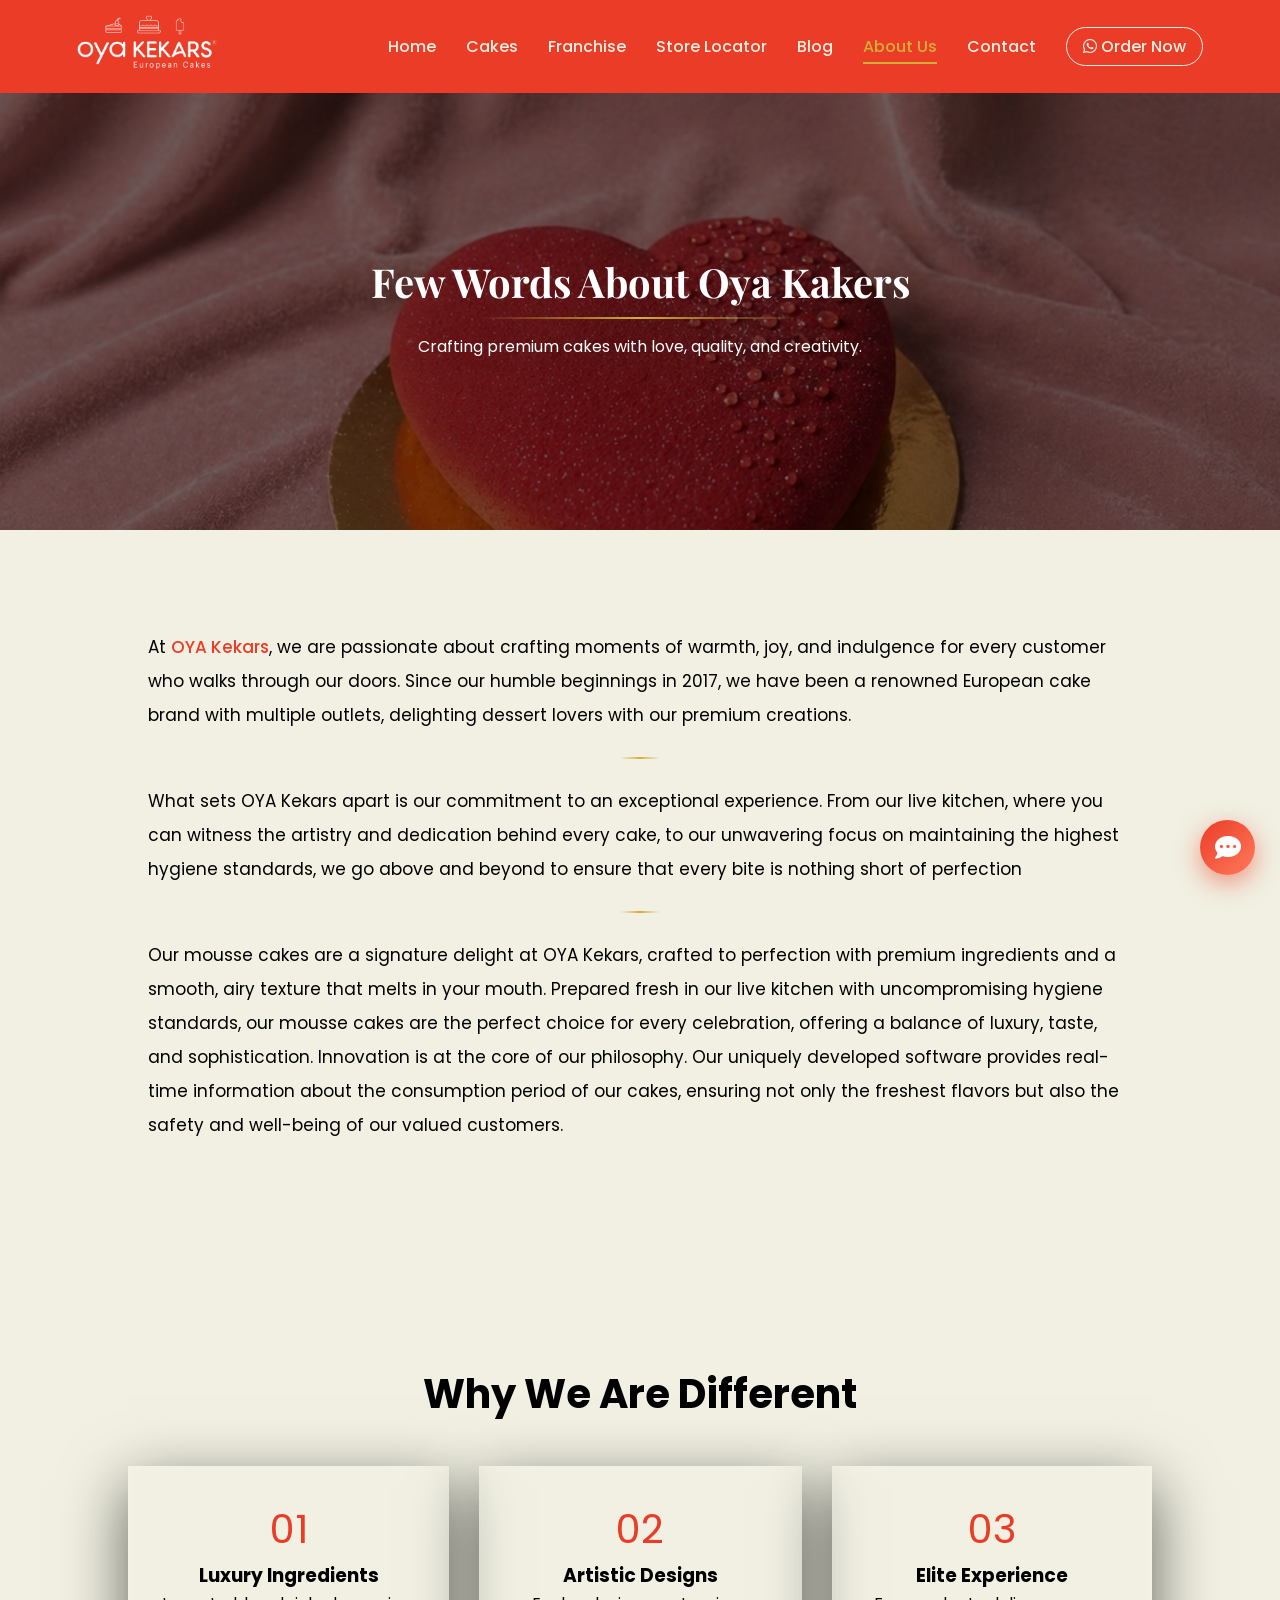
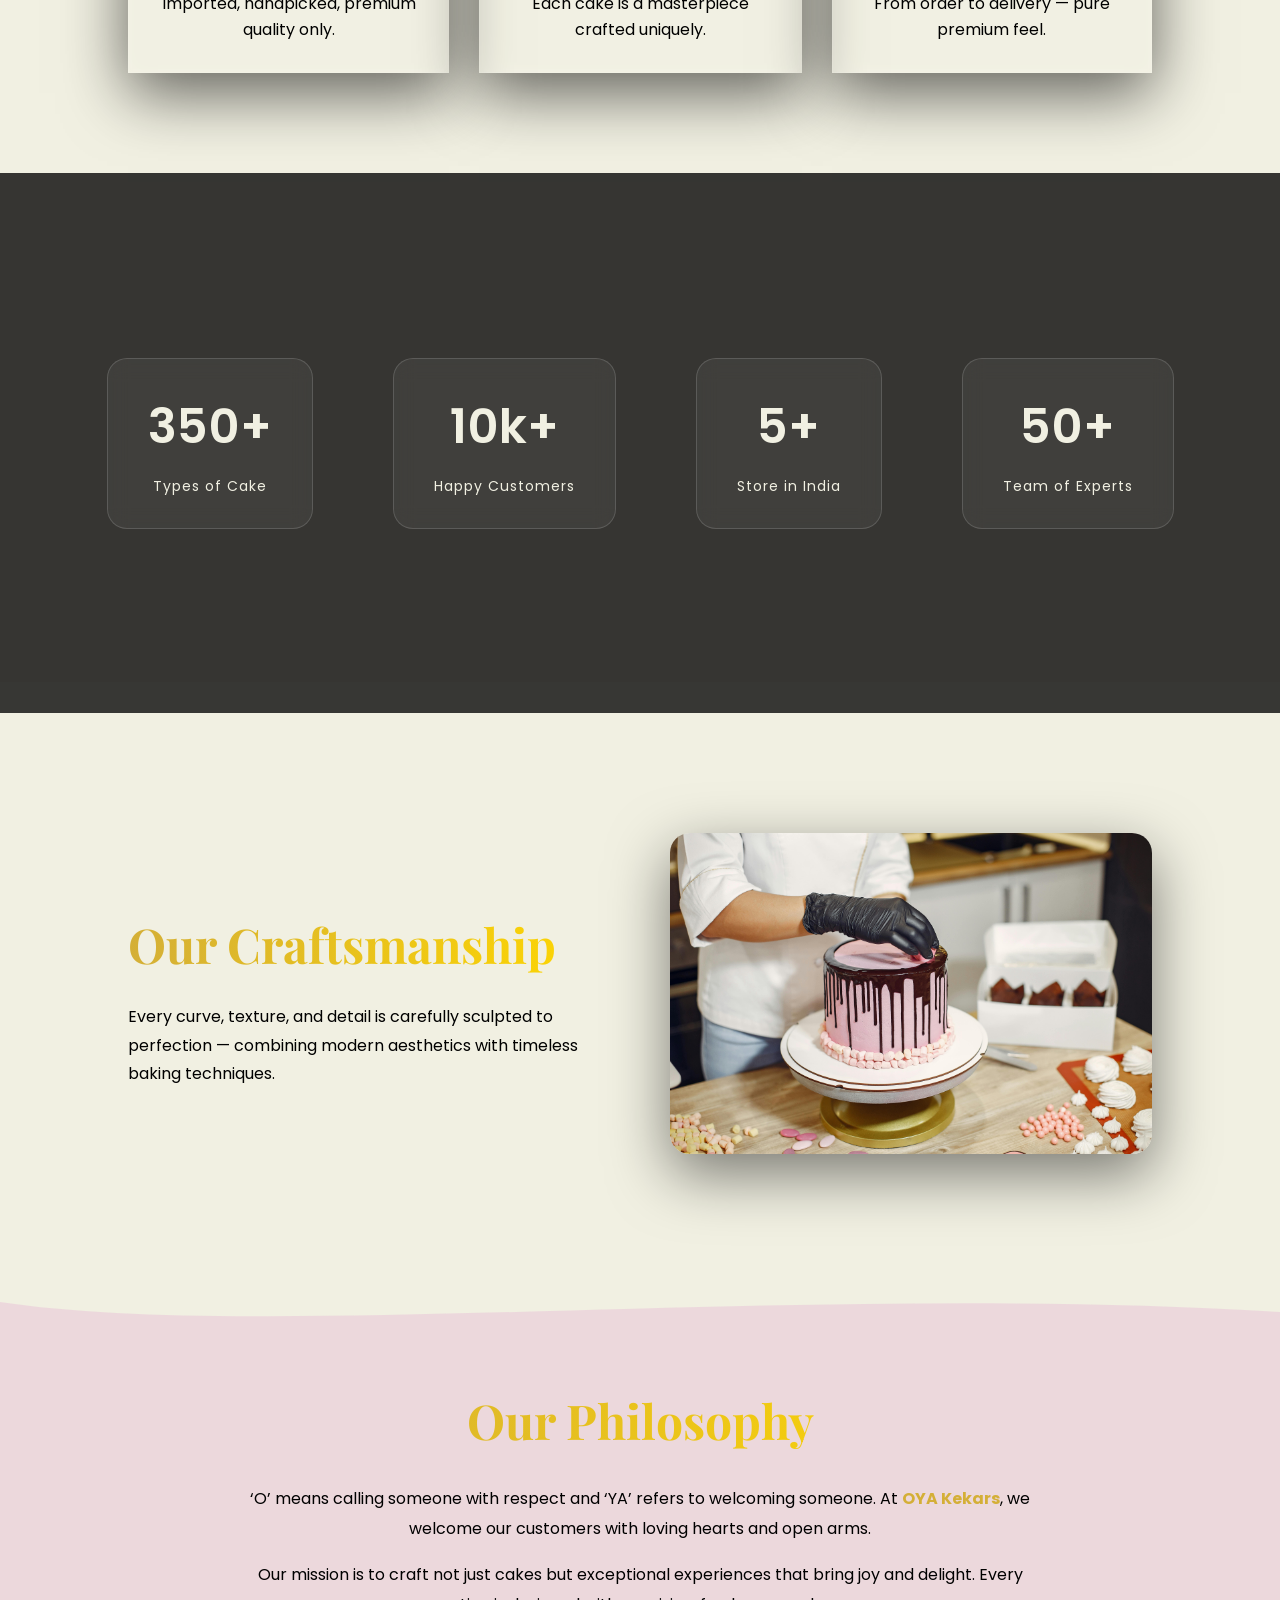
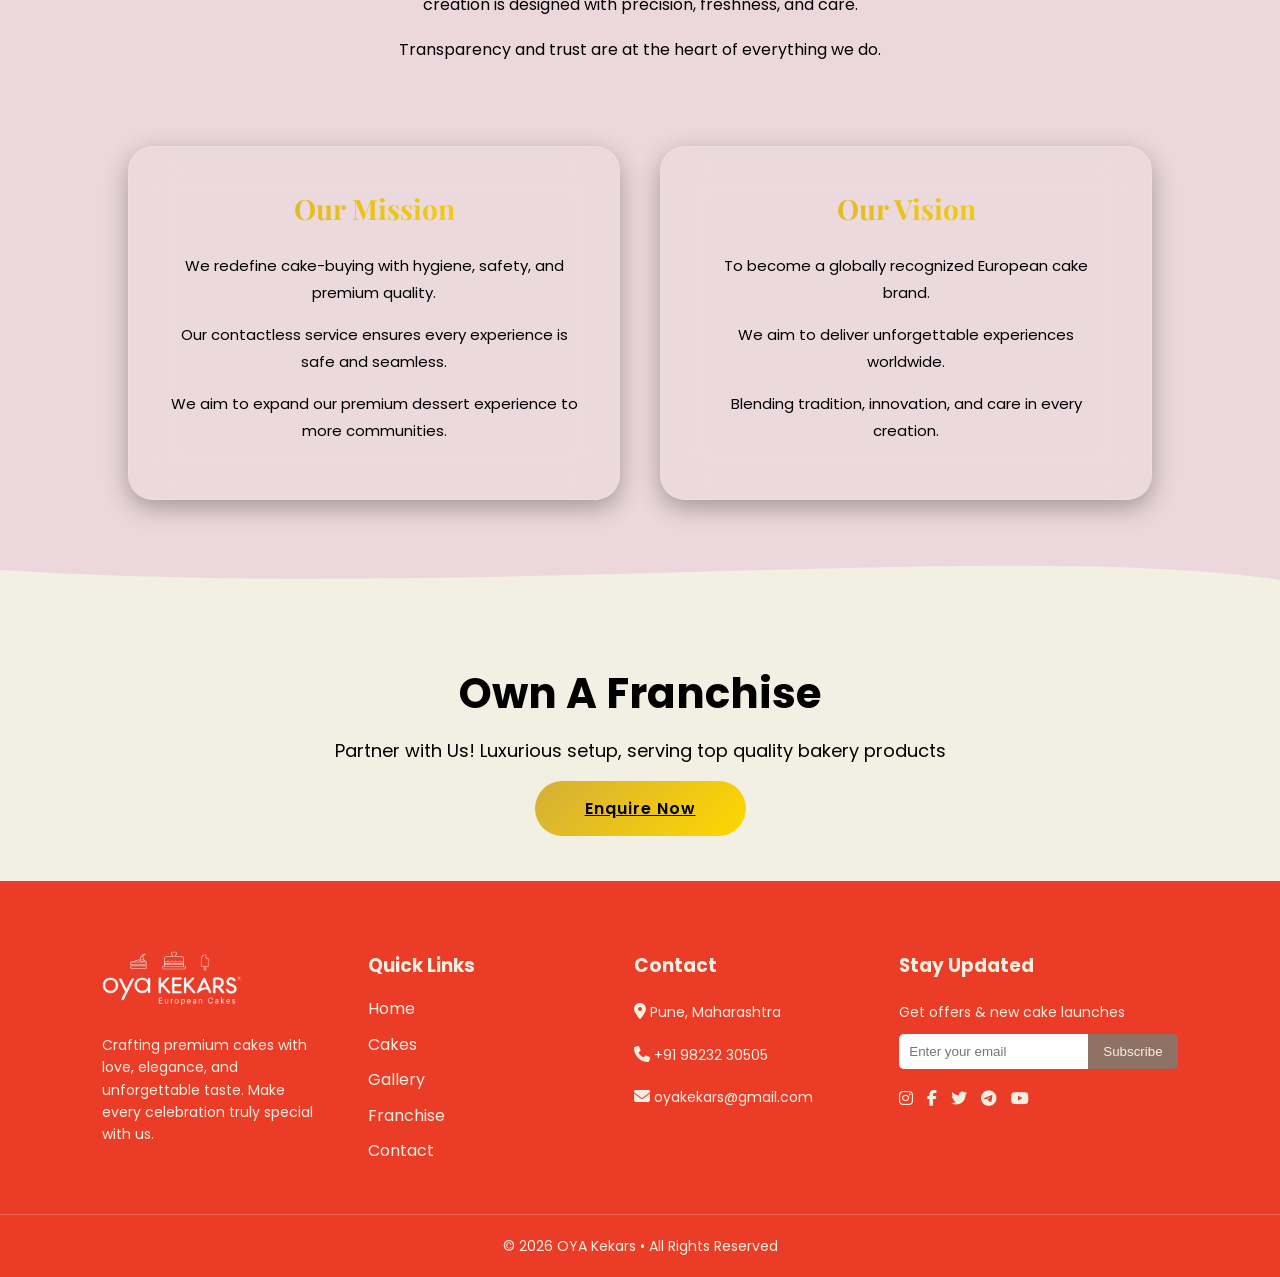
==== commit 928dfe2e: "updates" ====
--- a/about.html
+++ b/about.html
@@ -466,6 +466,56 @@
             transform: scale(1.05);
             box-shadow: 0 10px 40px rgba(212, 175, 55, 0.4);
         }
+
+        @media (max-width: 992px) {
+
+            .about-parallax {
+                height: 40vh;
+                background-attachment: scroll;
+            }
+
+            .parallax-content h1 {
+                font-size: 30px;
+            }
+
+            .parallax-content p {
+                font-size: 14px;
+                margin-top: 12px;
+            }
+        }
+
+
+        @media (max-width: 768px) {
+
+            .about-parallax {
+                height: 35vh;
+                background-attachment: scroll;
+            }
+
+            .parallax-content h1 {
+                font-size: 28px;
+            }
+
+            .parallax-content p {
+                font-size: 14px;
+            }
+        }
+
+
+        @media (max-width: 480px) {
+
+            .about-parallax {
+                height: 30vh;
+            }
+
+            .parallax-content h1 {
+                font-size: 20px;
+            }
+
+            .parallax-content p {
+                font-size: 12px;
+            }
+        }
     </style>
 </head>
 
@@ -483,7 +533,7 @@
     <section class="about-story">
         <div class="glass-card">
             <p>
-                At <strong>Oya Kakers</strong>, we are passionate about crafting moments of warmth, joy, and indulgence
+                At <strong>OYA Kekars</strong>, we are passionate about crafting moments of warmth, joy, and indulgence
                 for every
                 customer who walks through our doors. Since our humble beginnings in 2017, we have been a renowned
                 European cake brand with multiple outlets, delighting dessert lovers with our premium creations.
--- a/css/style.css
+++ b/css/style.css
@@ -8,23 +8,31 @@
     scroll-behavior: smooth;
 }
 
+:root {
+    --red: #EB3C27;
+    --blush: #EDCDC2;
+    --rose: #ECD8DC;
+    --cream: #F1F0E2;
+    --brown: #8F7265;
+    --brown-dk: #5a4035;
+    --brown-lt: #b89c91;
+    --white: #ffffff;
+}
+
 body {
     font-family: 'Poppins', sans-serif;
-    background-color: #F1F0E2;
-    color: black;
+    background: var(--cream);
+    color: #000;
     line-height: 1.6;
     padding-top: 80px;
 }
 
-/* h1,
-h2,
-h3 {
-    color: #8F7265;
-}
-
-p {
-    color: #8F7265;
-} */
+@media (max-width: 768px) {
+    body {
+        padding-top: 70px;
+        overflow-x: hidden;
+    }
+}
 
 .navbar {
     position: fixed;
@@ -35,8 +43,7 @@
     display: flex;
     align-items: center;
     background: #EB3C27;
-    backdrop-filter: blur(10px);
-    z-index: 1000;
+    z-index: 9999;
 }
 
 .logo img {
@@ -116,29 +123,52 @@
     margin-left: 20px;
 }
 
+body.menu-open {
+    overflow: hidden;
+}
+
 @media (max-width: 992px) {
+    .navbar {
+        padding: 12px 5%;
+    }
+
+    .logo img {
+        height: 44px;
+    }
 
     .hamburger {
         display: block;
+        margin-left: auto;
     }
 
     .nav-links {
         position: fixed;
-        top: 0;
+        top: 68px;
         right: -100%;
         width: 260px;
-        height: 100vh;
+        height: calc(100vh - 68px);
         background: #EB3C27;
         flex-direction: column;
         align-items: flex-start;
-        padding: 80px 20px;
-        gap: 20px;
-        transition: 0.4s ease;
+        padding: 24px 24px 40px;
+        gap: 22px;
+        transition: right 0.4s ease;
         box-shadow: -5px 0 20px rgba(0, 0, 0, 0.2);
+        z-index: 5000;
+        overflow-y: auto;
     }
 
     .nav-links.active {
         right: 0;
+    }
+
+    .nav-links a {
+        font-size: 15px;
+        width: 100%;
+    }
+
+    .btn-outline {
+        width: fit-content;
     }
 }
 
@@ -167,18 +197,89 @@
     flex-direction: column;
     justify-content: center;
     align-items: center;
-    color: #F1F0E2;
     text-align: center;
-    background: rgba(0, 0, 0, 0.3);
+    background: linear-gradient(160deg, rgba(44, 18, 8, 0.55) 0%, rgba(90, 64, 53, 0.35) 100%);
+    padding: 0 2rem;
+}
+
+.hero-eyebrow {
+    font-size: 11px;
+    letter-spacing: 0.26em;
+    text-transform: uppercase;
+    color: var(--blush);
+    border: 0.5px solid rgba(237, 205, 194, 0.35);
+    padding: 6px 20px;
+    border-radius: 30px;
+    margin-bottom: 1.5rem;
+    backdrop-filter: blur(6px);
 }
 
 .hero-overlay h1 {
-    font-size: 3rem;
-    margin-bottom: 10px;
+    font-family: 'Playfair Display', serif;
+    font-size: clamp(2.4rem, 5.5vw, 4.2rem);
+    font-weight: 500;
+    color: var(--cream);
+    line-height: 1.15;
+    margin-bottom: 1rem;
+    max-width: 780px;
+}
+
+.hero-overlay h1 em {
+    font-style: italic;
+    color: var(--blush);
 }
 
 .hero-overlay p {
-    font-size: 1.2rem;
+    font-size: 16px;
+    color: rgba(237, 205, 194, 0.8);
+    margin-bottom: 2.5rem;
+    letter-spacing: 0.04em;
+}
+
+.hero-actions {
+    display: flex;
+    gap: 14px;
+    flex-wrap: wrap;
+    justify-content: center;
+}
+
+.hero-btn {
+    display: inline-flex;
+    align-items: center;
+    gap: 8px;
+    padding: 14px 30px;
+    border-radius: 40px;
+    font-family: 'Poppins', sans-serif;
+    font-size: 12px;
+    letter-spacing: 0.1em;
+    text-transform: uppercase;
+    text-decoration: none;
+    transition: all 0.25s ease;
+    cursor: pointer;
+    border: none;
+}
+
+.hero-btn.primary {
+    background: var(--red);
+    color: var(--cream);
+    box-shadow: 0 12px 35px rgba(235, 60, 39, 0.35);
+}
+
+.hero-btn.primary:hover {
+    background: #d03420;
+    transform: translateY(-3px);
+}
+
+.hero-btn.outline {
+    background: rgba(255, 255, 255, 0.1);
+    color: var(--cream);
+    border: 1px solid rgba(237, 205, 194, 0.4);
+    backdrop-filter: blur(8px);
+}
+
+.hero-btn.outline:hover {
+    background: rgba(255, 255, 255, 0.18);
+    transform: translateY(-3px);
 }
 
 .video-icon {
@@ -187,35 +288,151 @@
     right: 5px;
     left: auto;
     transform: translate(-50%, -50%);
-    
-    width: 60px; /* adjust size */
+    width: 60px;
     height: auto;
-
     z-index: 2;
-    pointer-events: none; /* optional (click passes through) */
+    pointer-events: none;
+}
+
+.hero-scroll {
+    position: absolute;
+    bottom: 1.5rem;
+    left: 50%;
+    transform: translateX(-50%);
+    z-index: 3;
+    display: flex;
+    flex-direction: column;
+    align-items: center;
+    gap: 8px;
+}
+
+.hero-scroll span {
+    font-size: 10px;
+    letter-spacing: 0.2em;
+    text-transform: uppercase;
+    color: rgba(237, 205, 194, 0.5);
+}
+
+.scroll-line {
+    width: 1px;
+    height: 30px;
+    background: linear-gradient(to bottom, rgba(237, 205, 194, 0.5), transparent);
+    animation: scrollPulse 2s ease-in-out infinite;
+}
+
+@keyframes scrollPulse {
+
+    0%,
+    100% {
+        opacity: 0.4;
+        transform: scaleY(1);
+    }
+
+    50% {
+        opacity: 1;
+        transform: scaleY(1.15);
+    }
 }
 
 @media (max-width: 768px) {
     .hero-section {
-        height: 60vh;
+        height: 85vh;
+        min-height: 500px;
+    }
+
+    .hero-overlay {
+        padding: 0 1.25rem;
+    }
+
+    .hero-eyebrow {
+        font-size: 9px;
+        letter-spacing: 0.18em;
+        padding: 5px 14px;
+        margin-bottom: 1rem;
     }
 
     .hero-overlay h1 {
-        font-size: 1.8rem;
-    }
-}
+        font-size: clamp(1.7rem, 7vw, 2.4rem);
+        margin-bottom: 0.75rem;
+    }
+
+    .hero-overlay p {
+        font-size: 13px;
+        margin-bottom: 1.8rem;
+    }
+
+    .hero-actions {
+        flex-direction: column;
+        align-items: center;
+        gap: 10px;
+        width: 100%;
+    }
+
+    .hero-btn {
+        width: 80%;
+        max-width: 280px;
+        justify-content: center;
+        padding: 13px 24px;
+        font-size: 11px;
+    }
+
+    .video-icon {
+        width: 44px;
+        top: 50px;
+        right: 10px;
+    }
+
+    .hero-scroll {
+        bottom: 1rem;
+    }
+}
+
+@media (max-width: 480px) {
+    .hero-section {
+        height: 80vh;
+    }
+
+    .hero-overlay h1 {
+        font-size: clamp(1.5rem, 8vw, 2rem);
+    }
+
+    .hero-btn {
+        width: 90%;
+    }
+}
+
+/* ══════════════════════════════
+   CELEBRITY / CAROUSEL SECTION
+══════════════════════════════ */
 
 .celebrity-section {
-    padding: 40px 20px;
+    padding: 6rem 2rem 4rem;
     text-align: center;
-    background: #F1F0E2;
+    background: var(--cream);
     overflow: visible;
 }
 
-.section-title {
-    font-size: 2.2rem;
-    margin-bottom: 0;
-    color: #3E2723;
+.celebrity-section .section-eyebrow {
+    display: block;
+    font-size: 11px;
+    letter-spacing: 0.22em;
+    text-transform: uppercase;
+    color: var(--red);
+    margin-bottom: 0.75rem;
+}
+
+.celebrity-section .section-title {
+    font-family: 'Playfair Display', serif;
+    font-size: clamp(1.8rem, 3.5vw, 2.6rem);
+    color: var(--brown-dk);
+    margin-bottom: 0.5rem;
+    font-weight: 500;
+}
+
+.celebrity-section .section-sub {
+    font-size: 14px;
+    color: var(--brown);
+    margin-bottom: 2.5rem;
 }
 
 .carousel-outer {
@@ -225,7 +442,6 @@
     gap: 0;
 }
 
-/* Arrows */
 .cel-arrow {
     width: 40px;
     height: 40px;
@@ -248,7 +464,6 @@
     transform: scale(0.95);
 }
 
-/* Dots row */
 .carousel-dots {
     display: flex;
     justify-content: center;
@@ -302,13 +517,9 @@
 .card img {
     width: 100%;
     height: 100%;
-    /* fill the card completely */
     object-fit: cover;
-    /* crop to fill, never stretch */
     object-position: center top;
-    /* bias crop toward faces/top */
     display: block;
-    /* removes ghost gap below image */
 }
 
 .card.active {
@@ -325,14 +536,13 @@
     z-index: 3;
 }
 
-/* SIDE */
 .card.level-2 {
     transform: scale(0.78);
     opacity: 0.3;
     z-index: 1;
 }
 
-/* Lightbox overlay */
+/* Lightbox */
 .lightbox {
     display: none;
     position: fixed;
@@ -348,7 +558,6 @@
     display: flex;
 }
 
-/* Main image */
 .lb-img-wrap {
     max-width: 80vw;
     max-height: 88vh;
@@ -366,7 +575,6 @@
     user-select: none;
 }
 
-/* Arrows */
 .lb-arrow {
     width: 48px;
     height: 48px;
@@ -392,7 +600,6 @@
     transform: scale(0.95);
 }
 
-/* Close button */
 .lb-close {
     position: fixed;
     top: 20px;
@@ -416,7 +623,6 @@
     background: rgba(255, 255, 255, 0.25);
 }
 
-/* Counter  e.g. 3 / 11 */
 .lb-counter {
     position: fixed;
     bottom: 24px;
@@ -428,8 +634,80 @@
     letter-spacing: 1px;
 }
 
+@media (max-width: 768px) {
+    .celebrity-section {
+        padding: 3.5rem 1rem 2.5rem;
+    }
+
+    .celebrity-section .section-title {
+        font-size: clamp(1.4rem, 5vw, 1.9rem);
+    }
+
+    .celebrity-section .section-sub {
+        font-size: 13px;
+    }
+
+    .carousel {
+        height: 320px;
+    }
+
+    .card {
+        height: 200px;
+        width: 140px;
+    }
+
+    .cel-arrow {
+        width: 34px;
+        height: 34px;
+        font-size: 15px;
+        flex-shrink: 0;
+    }
+
+    .lb-arrow {
+        width: 38px;
+        height: 38px;
+        font-size: 16px;
+    }
+
+    .lb-img-wrap {
+        max-width: 92vw;
+    }
+
+    .lightbox {
+        gap: 10px;
+    }
+}
+
+@media (max-width: 480px) {
+    .celebrity-section {
+        padding: 3rem 0.5rem 2rem;
+    }
+
+    .carousel {
+        height: 280px;
+    }
+
+    .card {
+        height: 170px;
+        width: 120px;
+    }
+
+    .card.active {
+        transform: scale(1.2);
+    }
+
+    .carousel-dots span {
+        width: 6px;
+        height: 6px;
+    }
+}
+
+/* ══════════════════════════════
+   CAKE COLLECTION SECTION
+══════════════════════════════ */
+
 .cake-section {
-    padding: 80px 8%;
+    padding: 40px 20px;
     text-align: center;
 }
 
@@ -510,19 +788,50 @@
 }
 
 @media (max-width: 768px) {
-    .section-header h2 {
-        font-size: 32px;
+    .cake-section {
+        padding: 40px 16px;
+    }
+
+    /* specific to cake section only */
+    .cake-section .section-header h2 {
+        font-size: clamp(1.6rem, 6vw, 2.2rem);
+    }
+
+    .section-header p {
+        font-size: 14px;
+        padding: 0 8px;
+    }
+
+    .cake-container {
+        gap: 28px;
+        margin-top: 36px;
     }
 
     .cake-img {
-        width: 200px;
-        height: 200px;
-    }
-}
+        width: 180px;
+        height: 180px;
+    }
+}
+
+@media (max-width: 480px) {
+    .cake-container {
+        gap: 20px;
+    }
+
+    .cake-img {
+        width: 140px;
+        height: 140px;
+        padding: 7px;
+    }
+}
+
+/* ══════════════════════════════
+   FEATURED / SIGNATURE SECTION
+══════════════════════════════ */
 
 .featured-section {
     position: relative;
-    padding: 60px 20px;
+    padding: 40px 20px;
     text-align: center;
     background: #F1F0E2;
     overflow: hidden;
@@ -538,7 +847,6 @@
     position: absolute;
     inset: 0;
     opacity: 0.25;
-
     background: repeating-radial-gradient(circle,
             #ede7d9 0px,
             #ede7d9 20px,
@@ -599,9 +907,41 @@
     font-weight: 600;
 }
 
+@media (max-width: 768px) {
+    .featured-section {
+        padding: 40px 16px;
+    }
+
+    .featured-section h2 {
+        font-size: 26px;
+    }
+
+    .featured-grid {
+        flex-direction: column;
+        align-items: center;
+        gap: 20px;
+        margin-top: 28px;
+    }
+
+    .featured-card {
+        width: 100%;
+        max-width: 340px;
+    }
+}
+
+@media (max-width: 480px) {
+    .featured-card {
+        max-width: 100%;
+    }
+}
+
+/* ══════════════════════════════
+   STORY SECTION
+══════════════════════════════ */
+
 .story-section {
     position: relative;
-    padding: 80px 20px;
+    padding: 80px 40px;
     background: #ECD8DC;
     overflow: hidden;
 }
@@ -680,22 +1020,18 @@
     padding: 12px 25px;
     background: #EB3C27;
     color: #F1F0E2;
-    /* softer than pure white */
     border-radius: 10px;
     margin-top: 15px;
     text-decoration: none;
     transition: all 0.3s ease;
 }
 
-/* HOVER EFFECT */
 .story-btn:hover {
     background: #8F7265;
     color: #F1F0E2;
     transform: translateY(-2px);
-    /* premium lift effect */
-}
-
-/* OPTIONAL: CLICK EFFECT */
+}
+
 .story-btn:active {
     transform: scale(0.95);
 }
@@ -736,10 +1072,28 @@
     font-size: 28px;
 }
 
-@media (max-width: 900px) {
+@media (max-width: 992px) {
+    .story-section {
+        padding: 80px 24px;
+    }
+
     .story-container {
         flex-direction: column;
+        align-items: center;
         text-align: center;
+        gap: 28px;
+    }
+
+    .story-left,
+    .story-right,
+    .story-center {
+        flex: none;
+        width: 100%;
+        max-width: 520px;
+    }
+
+    .story-left h2 {
+        font-size: 30px;
     }
 
     .story-text {
@@ -749,121 +1103,507 @@
     .story-text .line {
         display: none;
     }
-}
+
+    .image-box img {
+        width: 240px;
+        height: 240px;
+    }
+}
+
+@media (max-width: 768px) {
+    .story-section {
+        padding: 70px 20px;
+    }
+
+    .story-left h2 {
+        font-size: 26px;
+    }
+
+    .image-box img {
+        width: 200px;
+        height: 200px;
+    }
+
+    .section-divider svg {
+        height: 60px;
+    }
+}
+
+@media (max-width: 480px) {
+    .story-section {
+        padding: 60px 16px;
+    }
+
+    .image-box img {
+        width: 170px;
+        height: 170px;
+        border-radius: 18px;
+    }
+}
+
+/* ══════════════════════════════
+   FRANCHISE SECTION
+══════════════════════════════ */
 
 .franchise-section {
-    padding: 80px 8%;
-    color: #F1F0E2;
+    padding: 5rem 2rem;
     text-align: center;
+    background: var(--cream);
 }
 
 .franchise-box {
-    border: 2px solid #EB3C27;
+    display: inline-flex;
+    flex-direction: column;
+    align-items: center;
+    gap: 1rem;
+    border: 1px solid rgba(235, 60, 39, 0.2);
+    border-radius: 20px;
+    padding: 3.5rem 4rem;
+    max-width: 640px;
+    width: 100%;
+    position: relative;
+    overflow: hidden;
+    background: var(--white);
+    box-shadow: 0 8px 40px rgba(90, 64, 53, 0.08);
+}
+
+.franchise-box::before {
+    content: '';
+    position: absolute;
+    top: 0;
+    left: 0;
+    right: 0;
+    height: 3px;
+    background: linear-gradient(90deg, transparent, var(--red), transparent);
+}
+
+.franchise-box .fr-eyebrow {
+    font-size: 10px;
+    letter-spacing: 0.22em;
+    text-transform: uppercase;
+    color: var(--red);
+}
+
+.franchise-box h2 {
+    font-family: 'Playfair Display', serif;
+    font-size: 28px;
+    color: var(--brown-dk);
+    font-weight: 500;
+}
+
+.franchise-box p {
+    color: var(--brown);
+    font-size: 14px;
+    line-height: 1.65;
+    max-width: 400px;
+}
+
+.btn-gold {
+    display: inline-flex;
+    align-items: center;
+    gap: 8px;
+    padding: 14px 34px;
+    border-radius: 40px;
+    background: linear-gradient(135deg, var(--red), #c6281b);
+    color: var(--cream);
+    font-family: 'Poppins', sans-serif;
+    font-size: 12px;
+    font-weight: 500;
+    letter-spacing: 0.12em;
+    text-transform: uppercase;
+    text-decoration: none;
+    box-shadow: 0 10px 30px rgba(235, 60, 39, 0.3);
+    transition: all 0.3s ease;
+    position: relative;
+    overflow: hidden;
+}
+
+.btn-gold::before {
+    content: "";
+    position: absolute;
+    top: 0;
+    left: -120%;
+    width: 60%;
+    height: 100%;
+    background: rgba(255, 255, 255, 0.18);
+    transform: skewX(-25deg);
+    transition: 0.7s;
+}
+
+.btn-gold:hover::before {
+    left: 140%;
+}
+
+.btn-gold:hover {
+    transform: translateY(-4px);
+    box-shadow: 0 16px 40px rgba(235, 60, 39, 0.4);
+}
+
+@media (max-width: 768px) {
+    .franchise-section {
+        padding: 3rem 1.25rem;
+    }
+
+    .franchise-box {
+        padding: 2.5rem 1.5rem;
+        border-radius: 16px;
+    }
+
+    .franchise-box h2 {
+        font-size: 22px;
+        text-align: center;
+    }
+
+    .franchise-box p {
+        font-size: 13px;
+        text-align: center;
+    }
+}
+
+@media (max-width: 480px) {
+    .franchise-box {
+        padding: 2rem 1.25rem;
+    }
+
+    .franchise-box h2 {
+        font-size: 20px;
+    }
+
+    .btn-gold {
+        padding: 13px 26px;
+        font-size: 11px;
+    }
+}
+
+/* ══════════════════════════════
+   FRANCHISE POPUP FORM
+══════════════════════════════ */
+
+.popup-overlay {
+    position: fixed;
+    inset: 0;
+    background: rgba(0, 0, 0, 0.55);
+    backdrop-filter: blur(4px);
+    display: flex;
+    align-items: center;
+    justify-content: center;
+    z-index: 9999;
+    opacity: 0;
+    visibility: hidden;
+    transition: 0.35s ease;
+    padding: 20px;
+}
+
+.popup-overlay.active {
+    opacity: 1;
+    visibility: visible;
+}
+
+.popup-container {
+    width: 100%;
+    max-width: 500px;
+    position: relative;
+    transform: translateY(40px) scale(0.95);
+    transition: 0.35s ease;
+}
+
+.popup-overlay.active .popup-container {
+    transform: translateY(0) scale(1);
+}
+
+.popup-close {
+    position: absolute;
+    top: -14px;
+    right: -14px;
+    width: 42px;
+    height: 42px;
+    border-radius: 50%;
+    border: none;
+    background: var(--white);
+    color: var(--brown-dk);
+    font-size: 15px;
+    cursor: pointer;
+    box-shadow: 0 10px 25px rgba(0, 0, 0, 0.15);
+    z-index: 2;
+    transition: 0.25s ease;
+}
+
+.popup-close:hover {
+    background: var(--red);
+    color: #fff;
+    transform: rotate(90deg);
+}
+
+.form-right {
+    background: var(--white);
+    border-radius: 24px;
+    padding: 1.8rem;
+    border: 0.5px solid rgba(143, 114, 101, 0.15);
+    box-shadow: 0 20px 60px rgba(0, 0, 0, 0.15);
+}
+
+.form-right h3 {
+    font-family: 'Playfair Display', serif;
+    font-size: 28px;
+    color: var(--brown-dk);
+    margin-bottom: 0.4rem;
+}
+
+.form-right p {
+    font-size: 13px;
+    color: var(--brown);
+    margin-bottom: 1rem;
+    line-height: 1.6;
+}
+
+.form-field {
+    margin-bottom: 0.75rem;
+    position: relative;
+}
+
+.form-field i {
+    position: absolute;
+    left: 14px;
+    top: 50%;
+    transform: translateY(-50%);
+    font-size: 12px;
+    color: var(--brown-lt);
+}
+
+.form-field.textarea-field i {
+    top: 18px;
+    transform: none;
+}
+
+.form-field input,
+.form-field select,
+.form-field textarea {
+    width: 100%;
+    padding: 11px 14px 11px 38px;
     border-radius: 12px;
-    padding: 40px;
-    display: inline-block;
-    max-width: 600px;
-}
-
-.franchise-box h2 {
-    color: black;
-}
-
-.franchise-box p {
-    color: black;
-}
+    border: 1px solid rgba(143, 114, 101, 0.2);
+    background: var(--cream);
+    font-family: 'Poppins', sans-serif;
+    font-size: 12px;
+    color: var(--brown-dk);
+    outline: none;
+    transition: 0.25s ease;
+    appearance: none;
+}
+
+.form-field input:focus,
+.form-field select:focus,
+.form-field textarea:focus {
+    border-color: var(--red);
+    background: #fff;
+}
+
+.form-field textarea {
+    resize: vertical;
+    min-height: 70px;
+    padding-top: 14px;
+}
+
+.form-row {
+    display: grid;
+    grid-template-columns: 1fr 1fr;
+    gap: 12px;
+}
+
+.submit-btn {
+    width: 100%;
+    padding: 15px;
+    background: var(--brown-dk);
+    color: var(--cream);
+    border: none;
+    border-radius: 40px;
+    font-family: 'Poppins', sans-serif;
+    font-size: 13px;
+    letter-spacing: 0.1em;
+    text-transform: uppercase;
+    cursor: pointer;
+    transition: 0.25s ease;
+    margin-top: 0.5rem;
+    display: flex;
+    align-items: center;
+    justify-content: center;
+    gap: 8px;
+}
+
+.submit-btn:hover {
+    background: var(--red);
+    transform: translateY(-2px);
+}
+
+.form-note {
+    text-align: center;
+    font-size: 11px;
+    color: var(--brown-lt);
+    margin-top: 0.75rem;
+    display: flex;
+    align-items: center;
+    justify-content: center;
+    gap: 5px;
+}
+
+.form-note i {
+    font-size: 10px;
+    color: var(--red);
+}
+
+.form-success {
+    display: none;
+    text-align: center;
+    padding: 2rem 1rem;
+}
+
+.form-success .success-icon {
+    width: 70px;
+    height: 70px;
+    border-radius: 50%;
+    background: var(--rose);
+    display: flex;
+    align-items: center;
+    justify-content: center;
+    margin: 0 auto 1.25rem;
+}
+
+.form-success .success-icon i {
+    font-size: 28px;
+    color: var(--red);
+}
+
+.form-success h4 {
+    font-family: 'Playfair Display', serif;
+    font-size: 24px;
+    color: var(--brown-dk);
+    margin-bottom: 0.5rem;
+}
+
+.form-success p {
+    font-size: 13px;
+    color: var(--brown);
+}
+
+@media (max-width: 768px) {
+    .popup-overlay {
+        padding: 16px;
+        align-items: flex-end;
+    }
+
+    .popup-container {
+        max-width: 100%;
+    }
+
+    .form-right {
+        padding: 1.6rem 1.2rem 1.8rem;
+        border-radius: 20px;
+        max-height: 90vh;
+        overflow-y: auto;
+    }
+
+    .form-right h3 {
+        font-size: 22px;
+    }
+
+    .form-row {
+        grid-template-columns: 1fr;
+        gap: 0;
+    }
+
+    .popup-close {
+        top: -12px;
+        right: -8px;
+    }
+}
+
+@media (max-width: 480px) {
+    .popup-overlay {
+        padding: 0;
+        align-items: flex-end;
+    }
+
+    .form-right {
+        border-radius: 20px 20px 0 0;
+        max-height: 92vh;
+    }
+}
+
+/* ══════════════════════════════
+   TESTIMONIAL SECTION
+══════════════════════════════ */
 
 .testimonial-section {
-    padding: 100px 8%;
-    background: #F1F0E2;
+    padding: 6rem 2rem;
+    background: var(--cream);
     text-align: center;
     overflow: hidden;
 }
 
 .testimonial-header {
-    text-align: center;
-    border-radius: 20px;
-    color: black;
-}
-
-/* Small heading */
+    margin-bottom: 3rem;
+}
+
 .sub-heading {
     letter-spacing: 4px;
-    font-size: 12px;
-    color: #f5b041;
-    margin-bottom: 15px;
-}
-
-/* Main heading */
+    font-size: 11px;
+    color: var(--red);
+    margin-bottom: 1rem;
+    text-transform: uppercase;
+}
+
 .main-heading {
-    font-size: 48px;
+    font-family: 'Playfair Display', serif;
+    font-size: clamp(2rem, 4.5vw, 3.2rem);
     font-weight: 500;
-    line-height: 1.3;
+    line-height: 1.25;
+    color: var(--brown-dk);
 }
 
 .main-heading span {
     font-style: italic;
-    color: #f5b041;
-}
-
-/* Rating box */
+    color: var(--brown);
+}
+
 .rating-box {
-    margin: 10px auto 0;
+    margin: 1.5rem auto 0;
     display: inline-flex;
     align-items: center;
-    gap: 30px;
-    padding: 10px 10px;
+    gap: 28px;
+    padding: 14px 28px;
     border-radius: 50px;
-
-    background: rgba(255, 255, 255, 0.08);
-    backdrop-filter: blur(10px);
-    border: 1px solid rgba(255, 255, 255, 0.2);
-}
-
-/* Left */
+    background: var(--white);
+    border: 1px solid rgba(143, 114, 101, 0.15);
+    box-shadow: 0 4px 20px rgba(90, 64, 53, 0.08);
+}
+
 .rating-left h3 {
-    font-size: 32px;
+    font-size: 30px;
+    font-weight: 600;
+    color: var(--brown-dk);
 }
 
 .stars {
     color: #f5b041;
-    font-size: 18px;
-}
-
-/* Divider */
+    font-size: 17px;
+}
+
 .divider {
     width: 1px;
     height: 40px;
-    background: rgba(255, 255, 255, 0.3);
-}
-
-/* Right */
+    background: rgba(143, 114, 101, 0.2);
+}
+
 .rating-right h4 {
     font-size: 20px;
+    color: var(--brown-dk);
 }
 
 .rating-right p {
-    font-size: 13px;
-    opacity: 0.8;
-}
-
-/* Responsive */
-@media (max-width: 768px) {
-    .main-heading {
-        font-size: 32px;
-    }
-
-    .rating-box {
-        flex-direction: column;
-        gap: 10px;
-    }
-
-    .divider {
-        display: none;
-    }
-}
-
-/* Container */
+    font-size: 12px;
+    color: var(--brown-lt);
+}
+
 .testimonial-slider {
     overflow: hidden;
     position: relative;
@@ -871,24 +1611,20 @@
     margin: auto;
 }
 
-/* Track */
 .testimonial-track {
     display: flex;
     gap: 20px;
     animation: scroll 30s linear infinite;
 }
 
-/* CARD SIZE FIXED */
 .testimonial-card {
     flex: 0 0 220px;
-    /* 🔥 FIXED WIDTH */
     background: #fff;
     padding: 20px;
     border-radius: 16px;
     box-shadow: 0 10px 25px rgba(0, 0, 0, 0.1);
 }
 
-/* Fade overlays */
 .testimonial-slider::before,
 .testimonial-slider::after {
     content: "";
@@ -898,36 +1634,18 @@
     height: 100%;
     z-index: 2;
     pointer-events: none;
-    /* allow clicks through */
-}
-
-/* Left fade */
+}
+
 .testimonial-slider::before {
     left: 0;
     background: linear-gradient(to right, #F1F0E2, transparent);
 }
 
-/* Right fade */
 .testimonial-slider::after {
     right: 0;
     background: linear-gradient(to left, #F1F0E2, transparent);
 }
 
-/* Tablet */
-@media (max-width: 1024px) {
-    .testimonial-card {
-        flex: 0 0 280px;
-    }
-}
-
-/* Mobile */
-@media (max-width: 600px) {
-    .testimonial-card {
-        flex: 0 0 90%;
-    }
-}
-
-/* Text */
 .testimonial-card p {
     font-size: 14px;
     color: #6d5c57;
@@ -948,8 +1666,60 @@
     }
 }
 
+@media (max-width: 768px) {
+    .testimonial-section {
+        padding: 4rem 1rem;
+    }
+
+    .main-heading {
+        font-size: clamp(1.6rem, 6vw, 2.4rem);
+    }
+
+    .rating-box {
+        gap: 18px;
+        padding: 12px 20px;
+    }
+
+    .rating-left h3 {
+        font-size: 24px;
+    }
+
+    .rating-right h4 {
+        font-size: 16px;
+    }
+
+    .testimonial-card {
+        flex: 0 0 240px;
+    }
+}
+
+@media (max-width: 480px) {
+    .testimonial-section {
+        padding: 3rem 0.75rem;
+    }
+
+    .rating-box {
+        gap: 14px;
+        padding: 10px 16px;
+    }
+
+    .testimonial-card {
+        flex: 0 0 85vw;
+        max-width: 300px;
+    }
+
+    .testimonial-slider::before,
+    .testimonial-slider::after {
+        width: 30px;
+    }
+}
+
+/* ══════════════════════════════
+   GALLERY SECTION
+══════════════════════════════ */
+
 .gallery-section {
-    padding: 80px 8%;
+    padding: 60px 60px;
     text-align: center;
 }
 
@@ -971,7 +1741,7 @@
 .gallery-item img {
     width: 100%;
     height: 100%;
-    object-fit: cover; 
+    object-fit: cover;
     transition: transform 0.4s ease;
 }
 
@@ -995,17 +1765,51 @@
     transform: translateY(0);
 }
 
-@media (max-width: 900px) {
+@media (max-width: 992px) {
+    .gallery-section {
+        padding: 50px 24px;
+    }
+}
+
+@media (max-width: 768px) {
+    .gallery-section {
+        padding: 40px 16px;
+    }
+
     .gallery-grid {
         grid-template-columns: repeat(2, 1fr);
-    }
-}
-
-@media (max-width: 500px) {
+        gap: 12px;
+        margin-top: 28px;
+    }
+
+    /* specific to gallery section only — fixes the conflict */
+    .gallery-section .section-header h2 {
+        font-size: clamp(1.6rem, 6vw, 2rem);
+    }
+
+    /* Always show overlay on touch devices */
+    .gallery-item .overlay {
+        transform: translateY(0);
+        background: rgba(143, 114, 101, 0.65);
+        font-size: 13px;
+        padding: 8px 10px;
+    }
+}
+
+@media (max-width: 480px) {
     .gallery-grid {
         grid-template-columns: 1fr;
-    }
-}
+        gap: 12px;
+    }
+
+    .gallery-item {
+        aspect-ratio: 4 / 3;
+    }
+}
+
+/* ══════════════════════════════
+   INSTAGRAM SECTION
+══════════════════════════════ */
 
 :root {
     --ig-cream: #FAF6F1;
@@ -1114,8 +1918,7 @@
     opacity: 0;
     transform: translateY(30px);
     animation: igFadeUp 0.65s cubic-bezier(0.22, 1, 0.36, 1) forwards;
-    transition: transform 0.4s cubic-bezier(0.22, 1, 0.36, 1),
-        box-shadow 0.4s ease;
+    transition: transform 0.4s cubic-bezier(0.22, 1, 0.36, 1), box-shadow 0.4s ease;
     box-shadow: 0 4px 24px rgba(59, 42, 42, 0.07);
 }
 
@@ -1280,12 +2083,8 @@
     border-radius: var(--ig-radius);
     padding: 2px;
     background: var(--ig-gradient);
-    -webkit-mask:
-        linear-gradient(#fff 0 0) content-box,
-        linear-gradient(#fff 0 0);
-    mask:
-        linear-gradient(#fff 0 0) content-box,
-        linear-gradient(#fff 0 0);
+    -webkit-mask: linear-gradient(#fff 0 0) content-box, linear-gradient(#fff 0 0);
+    mask: linear-gradient(#fff 0 0) content-box, linear-gradient(#fff 0 0);
     -webkit-mask-composite: xor;
     mask-composite: exclude;
     opacity: 0;
@@ -1346,15 +2145,25 @@
     box-shadow: 0 12px 32px rgba(220, 39, 67, 0.38);
 }
 
-@media (max-width: 900px) {
+@media (max-width: 992px) {
+    .ig-section {
+        padding: 40px 24px;
+    }
+
     .ig-header {
         flex-direction: column;
         align-items: flex-start;
-        gap: 24px;
+        gap: 20px;
+        margin-bottom: 36px;
+    }
+
+    .ig-title-block {
+        max-width: 100%;
     }
 
     .ig-grid {
         grid-template-columns: repeat(2, 1fr);
+        gap: 14px;
     }
 
     .ig-card.reel:nth-child(5) {
@@ -1362,20 +2171,83 @@
     }
 }
 
-@media (max-width: 560px) {
+@media (max-width: 768px) {
     .ig-section {
-        padding: 60px 16px;
+        padding: 36px 16px;
+    }
+
+    .ig-heading {
+        font-size: clamp(28px, 7vw, 40px);
+    }
+
+    .ig-follow-btn {
+        padding: 11px 22px;
+        font-size: 12px;
+    }
+
+    .ig-grid {
+        grid-template-columns: repeat(2, 1fr);
+        gap: 10px;
+    }
+
+    /* Always show overlay on touch devices */
+    .card-overlay {
+        opacity: 1;
+        background: linear-gradient(to top,
+                rgba(30, 15, 10, 0.65) 0%,
+                transparent 55%);
+    }
+
+    .ig-cta-strip {
+        margin-top: 28px;
+        gap: 12px;
+    }
+
+    .cta-label {
+        font-size: 14px;
+    }
+
+    .cta-insta-link {
+        padding: 11px 22px;
+        font-size: 12px;
+    }
+}
+
+@media (max-width: 480px) {
+    .ig-section {
+        padding: 30px 12px;
     }
 
     .ig-grid {
         grid-template-columns: 1fr 1fr;
-        gap: 12px;
+        gap: 8px;
     }
 
     .ig-heading {
-        font-size: 32px;
-    }
-}
+        font-size: 26px;
+    }
+
+    .ig-card.reel:nth-child(7) {
+        display: none;
+    }
+
+    .ig-card.reel {
+        aspect-ratio: 3 / 4;
+    }
+
+    .ig-cta-strip {
+        flex-direction: column;
+        gap: 10px;
+    }
+
+    .cta-divider {
+        display: none;
+    }
+}
+
+/* ══════════════════════════════
+   FAB (Floating Action Button)
+══════════════════════════════ */
 
 .fab-container {
     position: fixed;
@@ -1419,21 +2291,16 @@
     gap: 10px;
     padding: 10px 16px;
     border-radius: 50px;
-
     background: rgba(255, 255, 255, 0.15);
     backdrop-filter: blur(12px);
     -webkit-backdrop-filter: blur(12px);
-
     color: black;
     text-decoration: none;
     font-size: 14px;
-
     box-shadow: 0 4px 20px rgba(0, 0, 0, 0.2);
-
     opacity: 0;
     transform: translateY(20px) scale(0.9);
     pointer-events: none;
-
     transition: all 0.3s ease;
 }
 
@@ -1483,6 +2350,32 @@
     transform: scale(1.05);
     background: rgba(255, 255, 255, 0.25);
 }
+
+@media (max-width: 768px) {
+    .fab-container {
+        bottom: 18px;
+        right: 16px;
+    }
+
+    .fab-main {
+        width: 50px;
+        height: 50px;
+        font-size: 22px;
+    }
+
+    .fab-item {
+        font-size: 13px;
+        padding: 9px 14px;
+    }
+
+    .fab-options {
+        bottom: 68px;
+    }
+}
+
+/* ══════════════════════════════
+   FOOTER
+══════════════════════════════ */
 
 .premium-footer {
     background: #EB3C27;
@@ -1579,4 +2472,74 @@
     border-top: 1px solid rgba(255, 255, 255, 0.2);
     margin-top: 40px;
     font-size: 14px;
+}
+
+@media (max-width: 992px) {
+    .footer-container {
+        grid-template-columns: repeat(2, 1fr);
+        gap: 32px;
+        padding: 0 6%;
+    }
+}
+
+@media (max-width: 600px) {
+    .premium-footer {
+        padding-top: 48px;
+    }
+
+    .footer-container {
+        grid-template-columns: 1fr;
+        gap: 28px;
+        padding: 0 6%;
+    }
+
+    .footer-logo {
+        font-size: 22px;
+    }
+
+    .footer-col h3 {
+        font-size: 15px;
+        margin-bottom: 10px;
+    }
+
+    .footer-col p {
+        font-size: 13px;
+        margin-top: 10px;
+    }
+
+    .newsletter input {
+        font-size: 13px;
+    }
+
+    .footer-bottom {
+        font-size: 12px;
+        padding: 16px;
+        margin-top: 28px;
+    }
+}
+
+/* ══════════════════════════════
+   PREVENT HORIZONTAL SCROLL
+══════════════════════════════ */
+
+@media (max-width: 992px) {
+
+    html,
+    body {
+        overflow-x: hidden;
+        max-width: 100vw;
+    }
+
+    .hero-section,
+    .celebrity-section,
+    .cake-section,
+    .featured-section,
+    .story-section,
+    .franchise-section,
+    .testimonial-section,
+    .gallery-section,
+    .ig-section {
+        max-width: 100%;
+        overflow-x: hidden;
+    }
 }
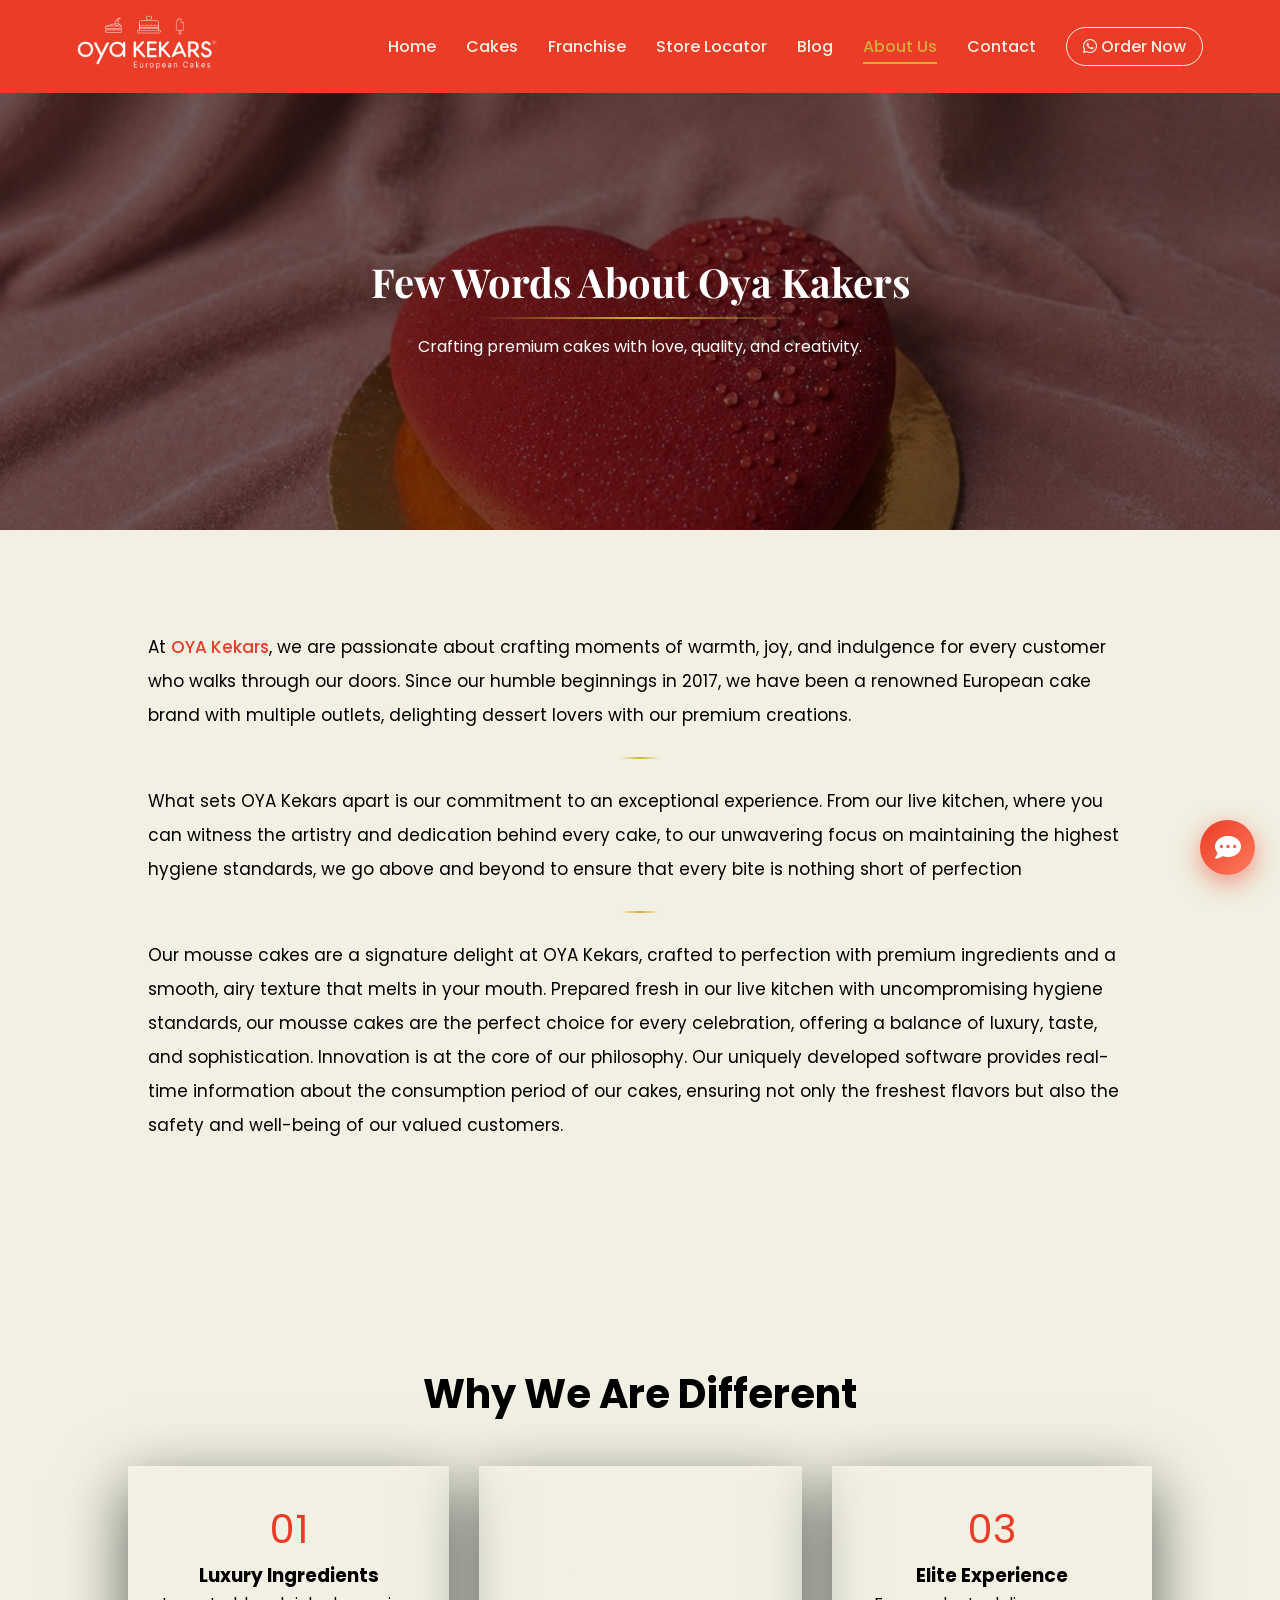
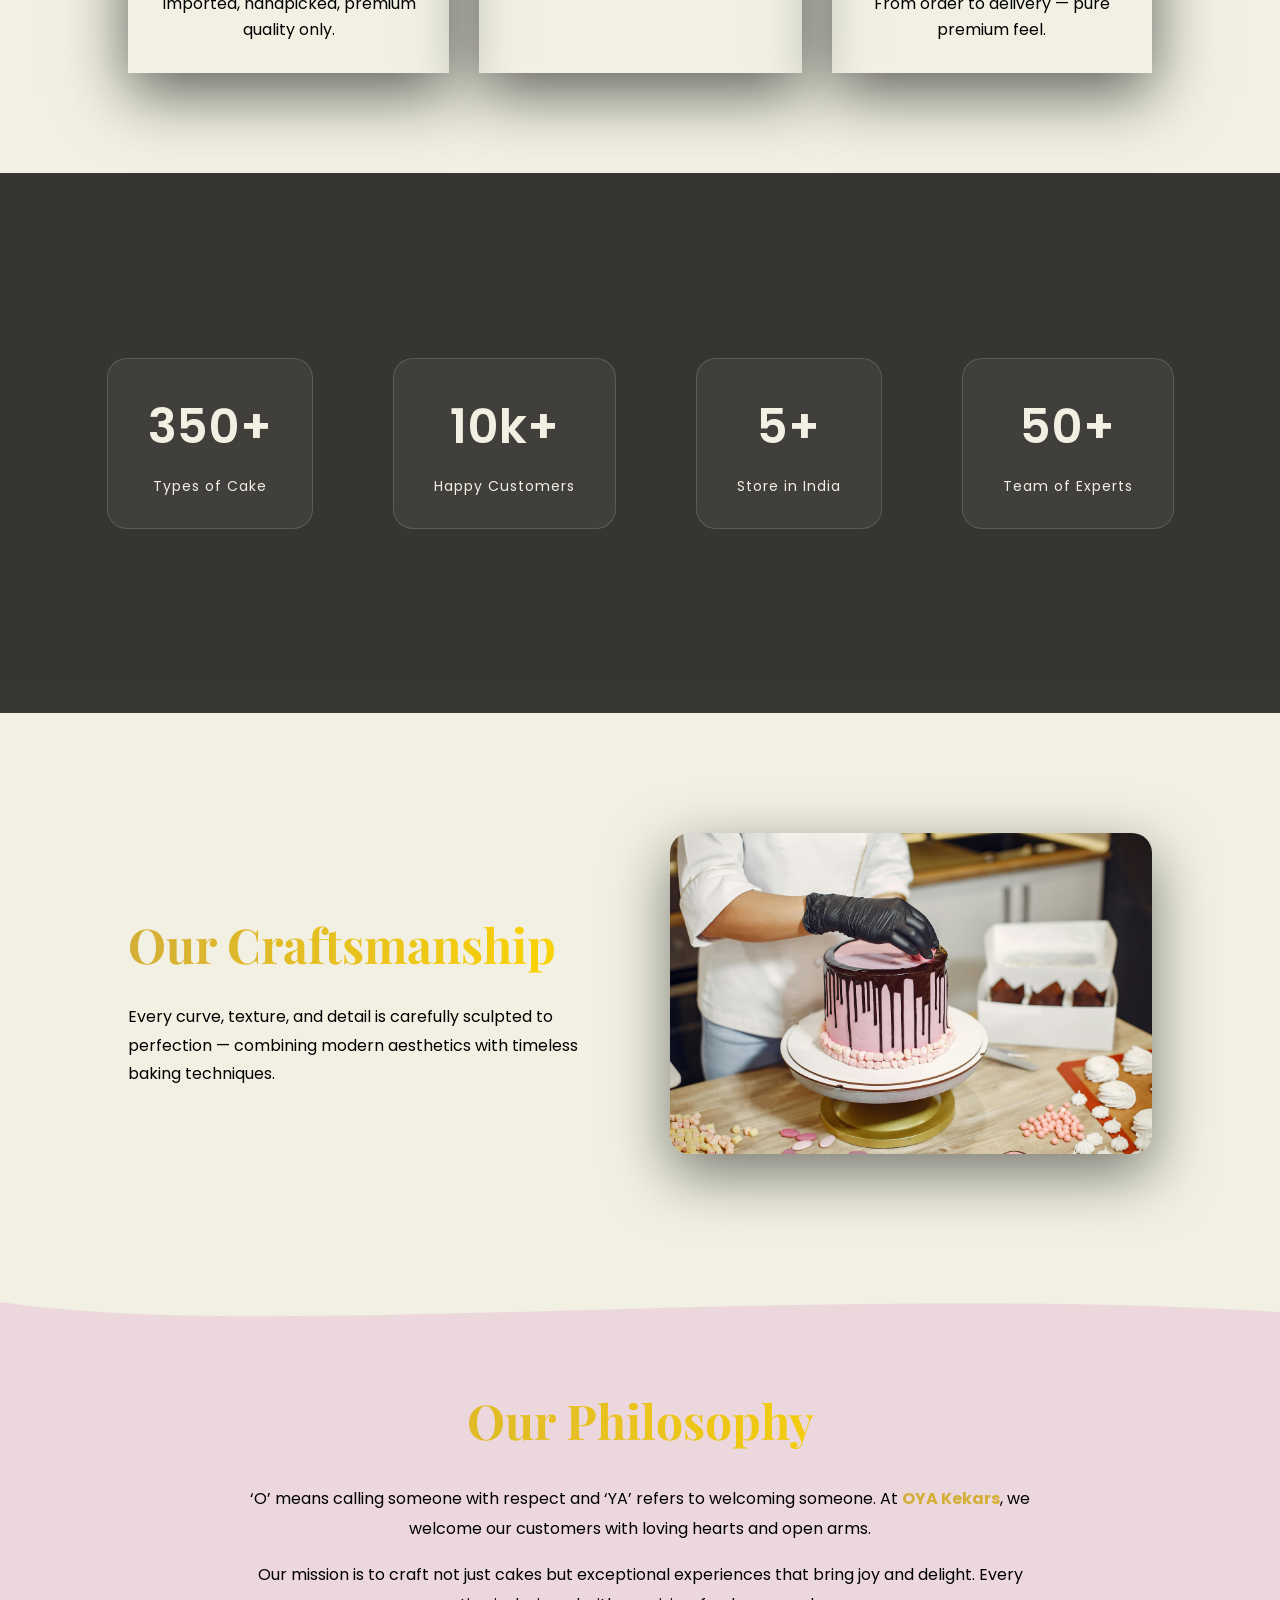
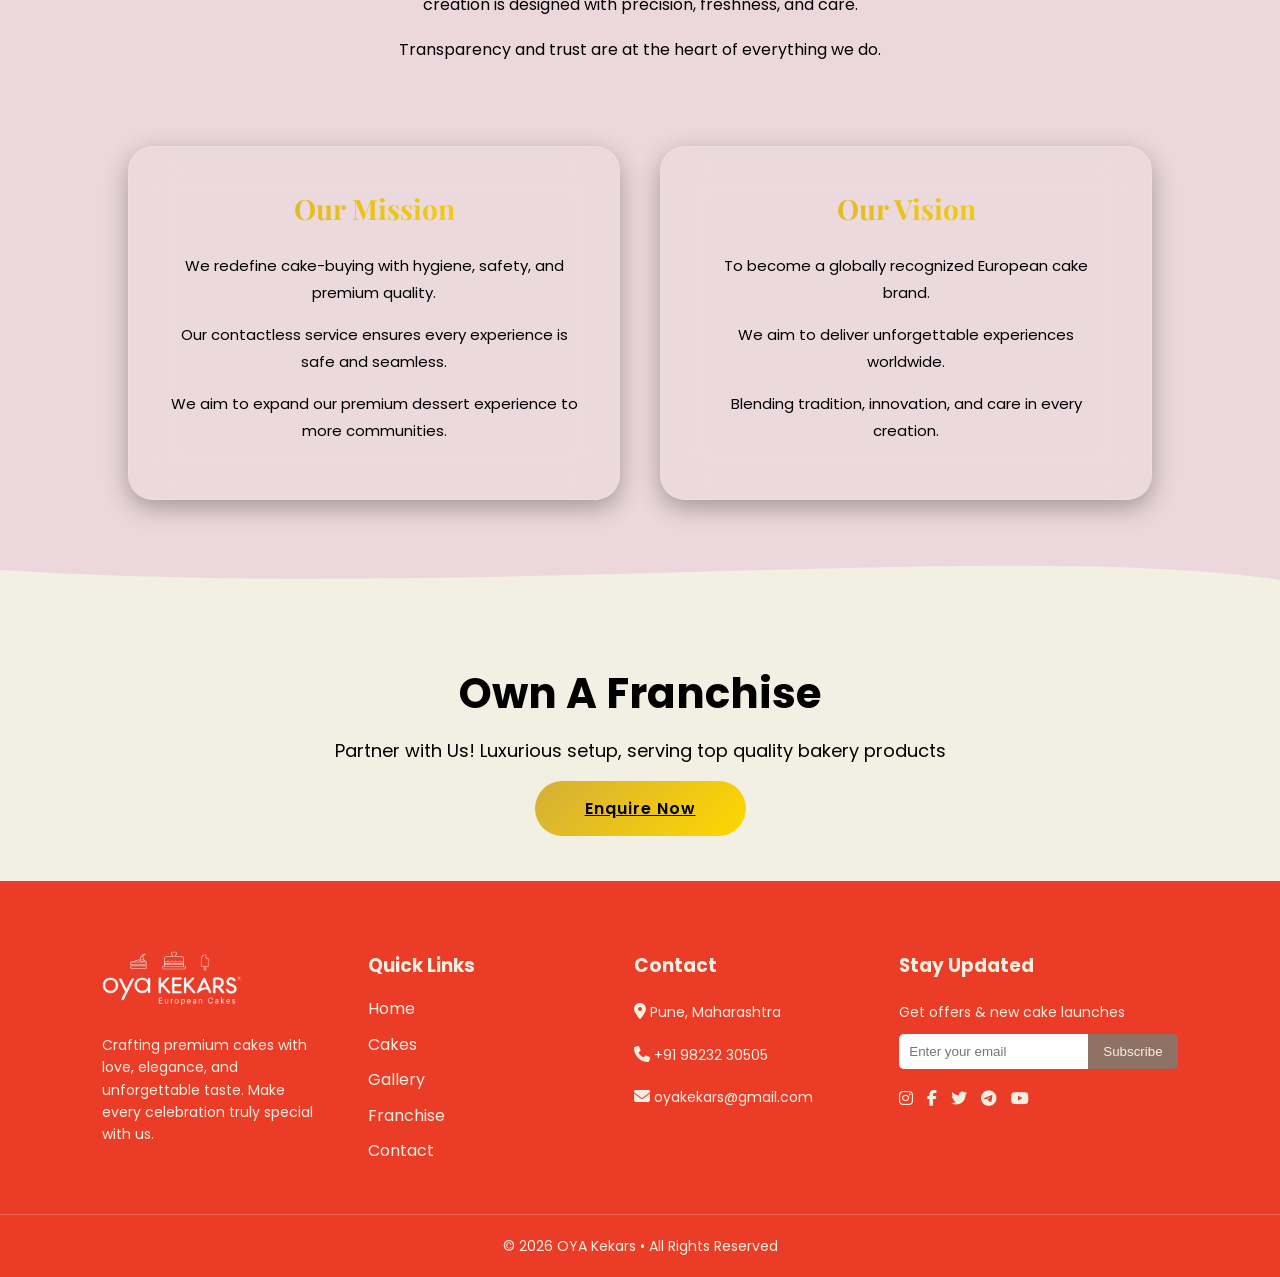
==== commit 1074e944: "about page changes" ====
--- a/about.html
+++ b/about.html
@@ -164,9 +164,7 @@
             backdrop-filter: blur(2px);
             max-width: 750px;
             text-align: center;
-
             border: 1px solid rgba(255, 255, 255, 0.1);
-
             box-shadow:
                 0 20px 60px rgba(0, 0, 0, 0.6),
                 inset 0 0 20px rgba(255, 255, 255, 0.05);
@@ -182,6 +180,18 @@
         .feature span {
             font-size: 40px;
             color: #EB3C27;
+        }
+
+        .artistic span{
+            color: #F1F0E2;
+        }
+
+        .artistic h3{
+            color: #F1F0E2;
+        }
+
+        .artistic p{
+            color: #F1F0E2;
         }
 
         .about-parallax.second {
@@ -568,7 +578,7 @@
                 <p>Imported, handpicked, premium quality only.</p>
             </div>
 
-            <div class="feature">
+            <div class="feature artistic">
                 <span>02</span>
                 <h3>Artistic Designs</h3>
                 <p>Each cake is a masterpiece crafted uniquely.</p>
--- a/css/style.css
+++ b/css/style.css
@@ -1529,134 +1529,155 @@
     }
 }
 
-/* ══════════════════════════════
-   TESTIMONIAL SECTION
-══════════════════════════════ */
-
 .testimonial-section {
-    padding: 6rem 2rem;
+    padding: 4rem 2rem;
     background: var(--cream);
     text-align: center;
     overflow: hidden;
 }
 
-.testimonial-header {
-    margin-bottom: 3rem;
-}
-
-.sub-heading {
-    letter-spacing: 4px;
+.ts-header {
+    text-align: center;
+    margin-bottom: 2rem;
+}
+
+.ts-eyebrow {
     font-size: 11px;
-    color: var(--red);
-    margin-bottom: 1rem;
+    letter-spacing: 0.22em;
     text-transform: uppercase;
-}
-
-.main-heading {
-    font-family: 'Playfair Display', serif;
-    font-size: clamp(2rem, 4.5vw, 3.2rem);
+    color: #EB3C27;
+    margin-bottom: 0.5rem;
+}
+
+.ts-title {
+    font-family: var(--font-serif);
+    font-size: 28px;
     font-weight: 500;
-    line-height: 1.25;
-    color: var(--brown-dk);
-}
-
-.main-heading span {
+    color: var(--color-text-primary);
+    line-height: 1.2;
+    margin-bottom: 1.5rem;
+}
+
+.ts-title span {
     font-style: italic;
-    color: var(--brown);
-}
-
-.rating-box {
-    margin: 1.5rem auto 0;
+    color: var(--color-text-secondary);
+}
+
+.ts-summary {
     display: inline-flex;
     align-items: center;
-    gap: 28px;
-    padding: 14px 28px;
+    gap: 20px;
+    background: var(--color-background-primary);
+    border: 0.5px solid var(--color-border-tertiary);
     border-radius: 50px;
-    background: var(--white);
-    border: 1px solid rgba(143, 114, 101, 0.15);
-    box-shadow: 0 4px 20px rgba(90, 64, 53, 0.08);
-}
-
-.rating-left h3 {
-    font-size: 30px;
-    font-weight: 600;
-    color: var(--brown-dk);
-}
-
-.stars {
-    color: #f5b041;
-    font-size: 17px;
-}
-
-.divider {
+    padding: 12px 24px;
+}
+
+.ts-big {
+    font-size: 28px;
+    font-weight: 500;
+    color: var(--color-text-primary);
+    line-height: 1;
+}
+
+.ts-stars {
+    color: #F5B041;
+    font-size: 14px;
+    letter-spacing: 1px;
+}
+
+.ts-sep {
     width: 1px;
-    height: 40px;
-    background: rgba(143, 114, 101, 0.2);
-}
-
-.rating-right h4 {
+    height: 36px;
+    background: var(--color-border-tertiary);
+}
+
+.ts-cnt {
     font-size: 20px;
-    color: var(--brown-dk);
-}
-
-.rating-right p {
-    font-size: 12px;
-    color: var(--brown-lt);
-}
-
-.testimonial-slider {
+    font-weight: 500;
+    color: var(--color-text-primary);
+    line-height: 1;
+}
+
+.ts-lbl {
+    font-size: 11px;
+    color: var(--color-text-tertiary);
+    margin-top: 2px;
+}
+
+.ts-google {
+    display: inline-flex;
+    align-items: center;
+    gap: 5px;
+    font-size: 11px;
+    color: var(--color-text-tertiary);
+    margin-top: 4px;
+}
+
+.g-dot-b {
+    color: #4285F4;
+    font-size: 14px;
+    font-weight: 700;
+}
+
+.g-dot-r {
+    color: #EA4335;
+    font-size: 14px;
+    font-weight: 700;
+}
+
+.g-dot-y {
+    color: #FBBC05;
+    font-size: 14px;
+    font-weight: 700;
+}
+
+.g-dot-g {
+    color: #34A853;
+    font-size: 14px;
+    font-weight: 700;
+}
+
+.ts-slider-wrap {
     overflow: hidden;
     position: relative;
-    max-width: 1200px;
-    margin: auto;
-}
-
-.testimonial-track {
-    display: flex;
-    gap: 20px;
-    animation: scroll 30s linear infinite;
-}
-
-.testimonial-card {
-    flex: 0 0 220px;
-    background: #fff;
-    padding: 20px;
-    border-radius: 16px;
-    box-shadow: 0 10px 25px rgba(0, 0, 0, 0.1);
-}
-
-.testimonial-slider::before,
-.testimonial-slider::after {
+    margin: 0 -1rem;
+}
+
+.ts-slider-wrap::before,
+.ts-slider-wrap::after {
     content: "";
     position: absolute;
     top: 0;
-    width: 80px;
     height: 100%;
+    width: 60px;
     z-index: 2;
     pointer-events: none;
 }
 
-.testimonial-slider::before {
+.ts-slider-wrap::before {
     left: 0;
-    background: linear-gradient(to right, #F1F0E2, transparent);
-}
-
-.testimonial-slider::after {
+    background: linear-gradient(to right, var(--color-background-tertiary, #F1F0E2), transparent);
+}
+
+.ts-slider-wrap::after {
     right: 0;
-    background: linear-gradient(to left, #F1F0E2, transparent);
-}
-
-.testimonial-card p {
-    font-size: 14px;
-    color: #6d5c57;
-}
-
-.testimonial-card h4 {
-    margin-top: 10px;
-    color: #EB3C27;
-}
-
-@keyframes scroll {
+    background: linear-gradient(to left, var(--color-background-tertiary, #F1F0E2), transparent);
+}
+
+.ts-track {
+    display: flex;
+    gap: 14px;
+    animation: tsScroll 40s linear infinite;
+    width: max-content;
+    padding: 1rem 1rem 1.25rem;
+}
+
+.ts-track:hover {
+    animation-play-state: paused;
+}
+
+@keyframes tsScroll {
     0% {
         transform: translateX(0);
     }
@@ -1664,6 +1685,74 @@
     100% {
         transform: translateX(-50%);
     }
+}
+
+.ts-card {
+    flex: 0 0 260px;
+    background: var(--color-background-primary);
+    border: 0.5px solid var(--color-border-tertiary);
+    border-radius: var(--border-radius-lg);
+    padding: 16px;
+    display: flex;
+    flex-direction: column;
+    gap: 10px;
+}
+
+.ts-card-top {
+    display: flex;
+    align-items: center;
+    gap: 10px;
+}
+
+.ts-avatar {
+    width: 36px;
+    height: 36px;
+    border-radius: 50%;
+    display: flex;
+    align-items: center;
+    justify-content: center;
+    font-size: 13px;
+    font-weight: 500;
+    flex-shrink: 0;
+}
+
+.ts-name {
+    font-size: 13px;
+    font-weight: 500;
+    color: var(--color-text-primary);
+    line-height: 1.2;
+}
+
+.ts-date {
+    font-size: 11px;
+    color: var(--color-text-tertiary);
+}
+
+.ts-card-stars {
+    color: #F5B041;
+    font-size: 13px;
+    letter-spacing: 1px;
+}
+
+.ts-card-text {
+    font-size: 12px;
+    color: var(--color-text-secondary);
+    line-height: 1.6;
+    flex: 1;
+}
+
+.ts-card-footer {
+    display: flex;
+    align-items: center;
+    justify-content: flex-end;
+    gap: 4px;
+    padding-top: 8px;
+    border-top: 0.5px solid var(--color-border-tertiary);
+}
+
+.ts-g-logo {
+    font-size: 11px;
+    color: var(--color-text-tertiary);
 }
 
 @media (max-width: 768px) {
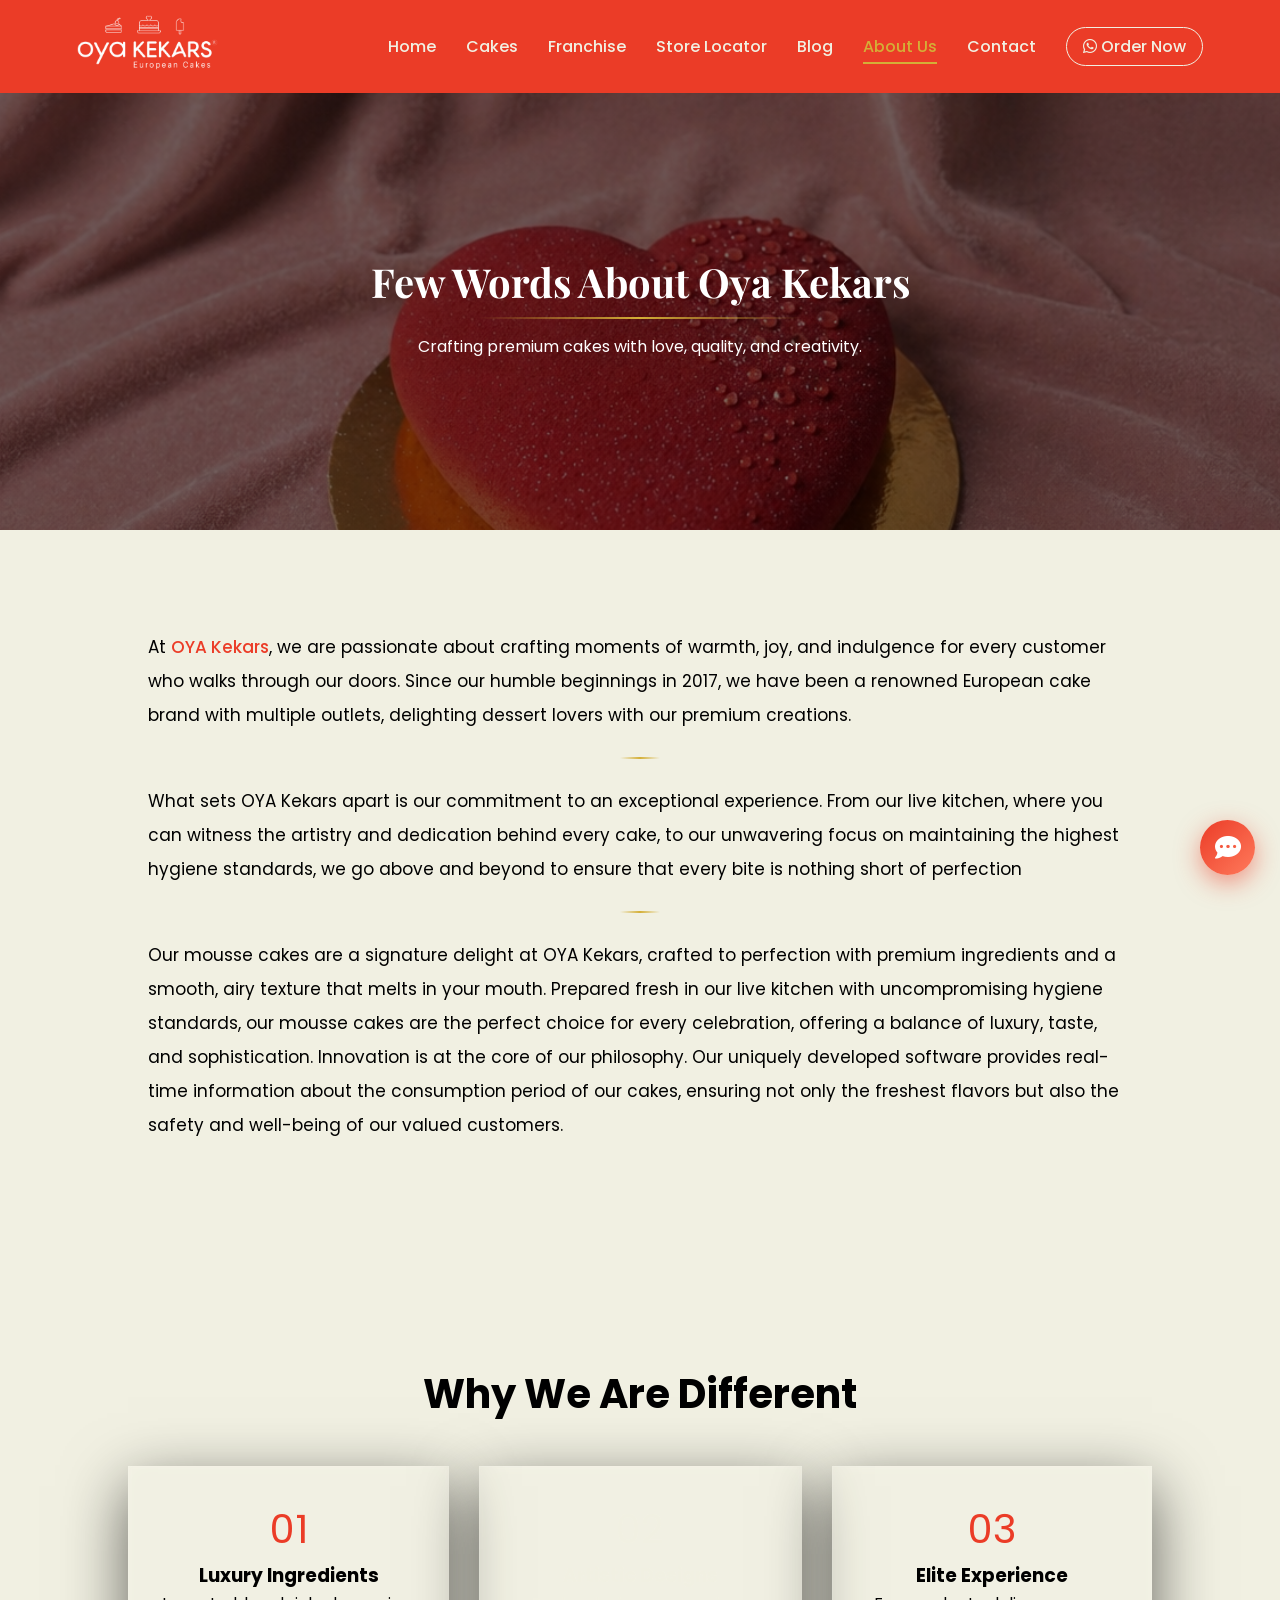
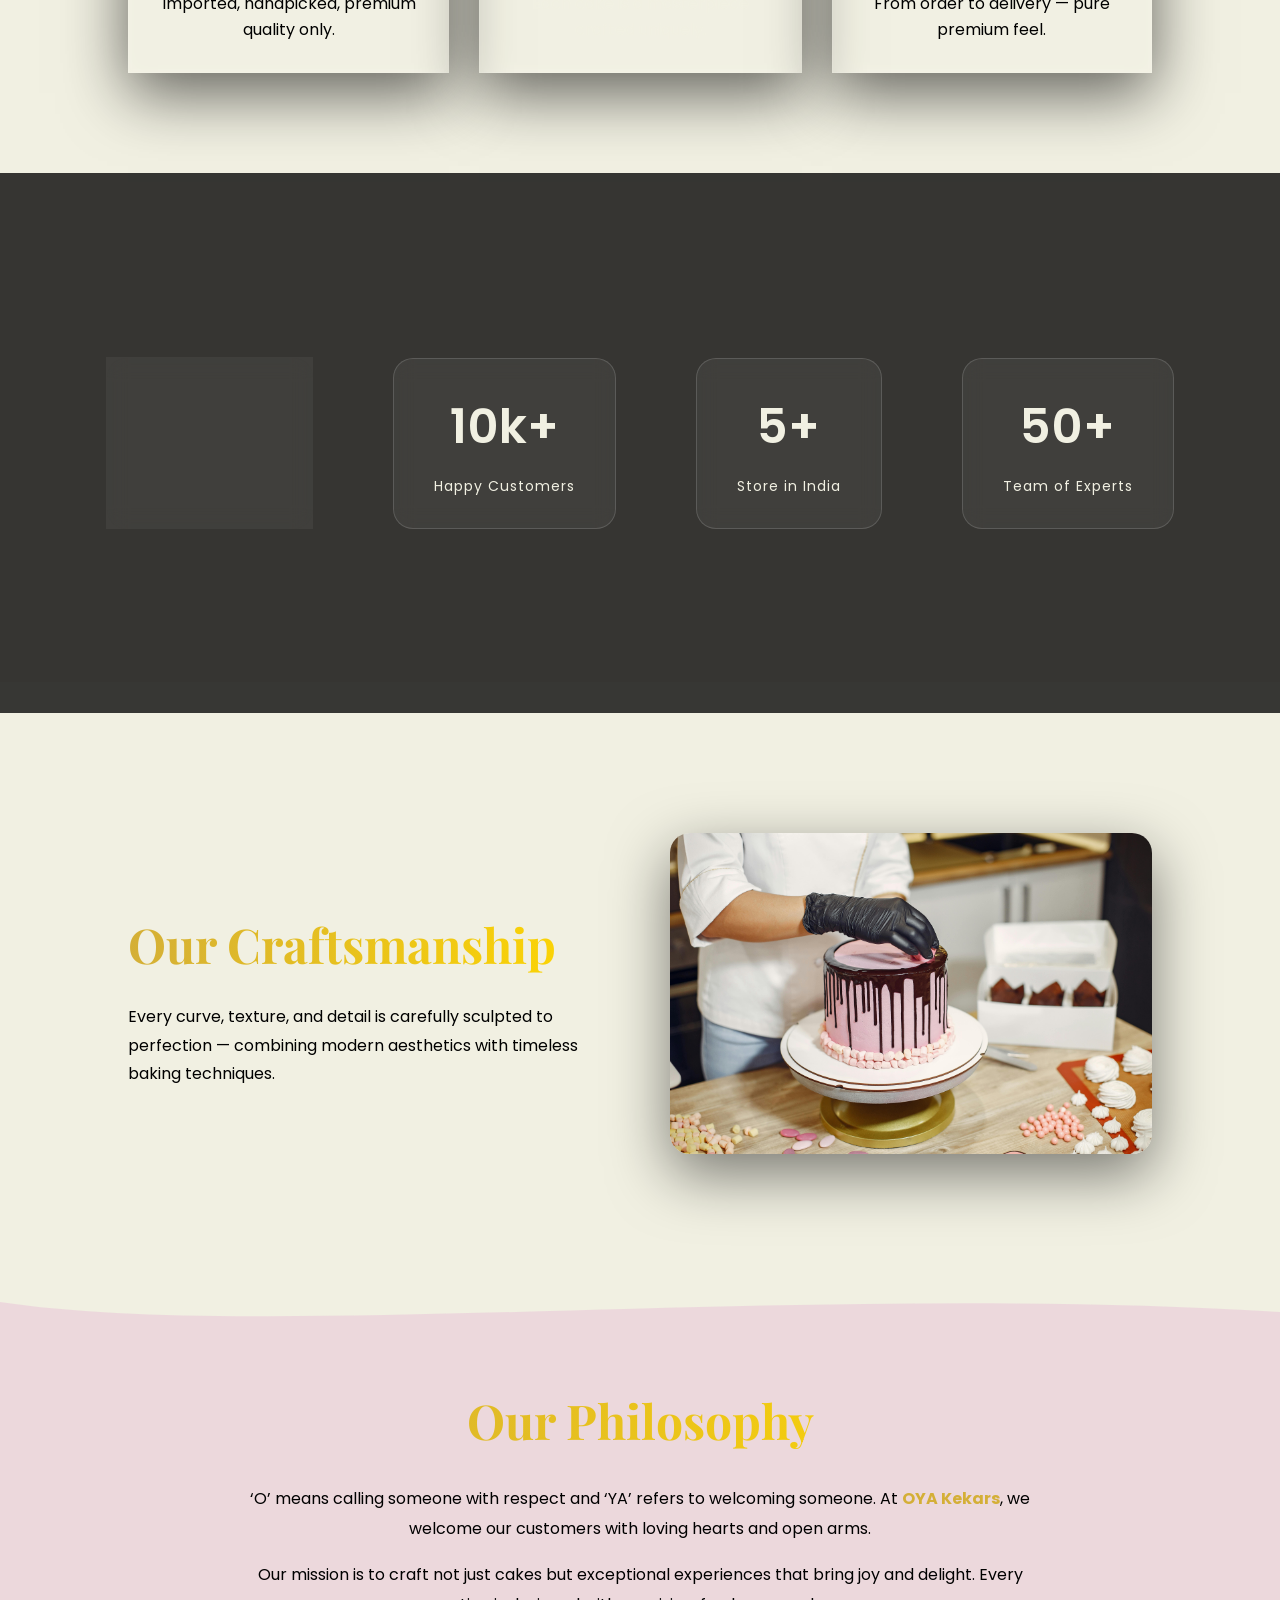
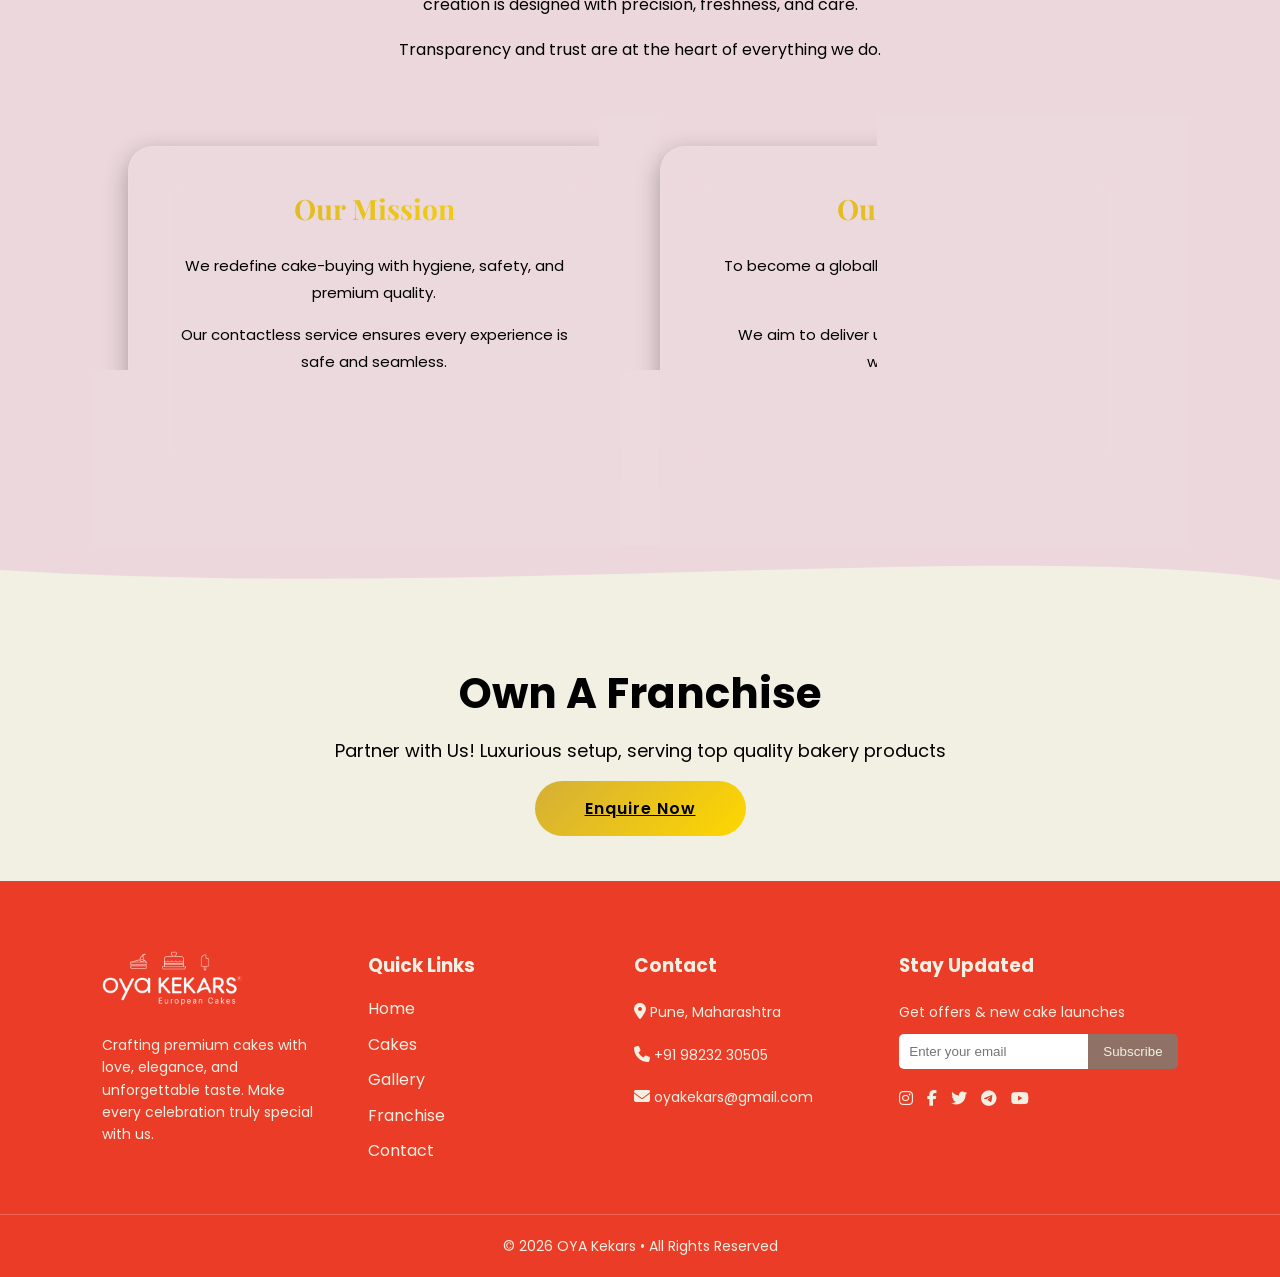
==== commit cae9efe8: "spelling check" ====
--- a/about.html
+++ b/about.html
@@ -3,7 +3,7 @@
 
 <head>
     <meta charset="UTF-8">
-    <title>About Us - Oya Kakers</title>
+    <title>About Us - Oya Kekars</title>
     <meta name="viewport" content="width=device-width, initial-scale=1.0">
     <link rel="icon" type="image/x-icon" href="favicon_io/favicon.ico">
     <link
@@ -535,7 +535,7 @@
 
     <section class="about-parallax">
         <div class="parallax-content">
-            <h1>Few Words About Oya Kakers</h1>
+            <h1>Few Words About Oya Kekars</h1>
             <p>Crafting premium cakes with love, quality, and creativity.</p>
         </div>
     </section>
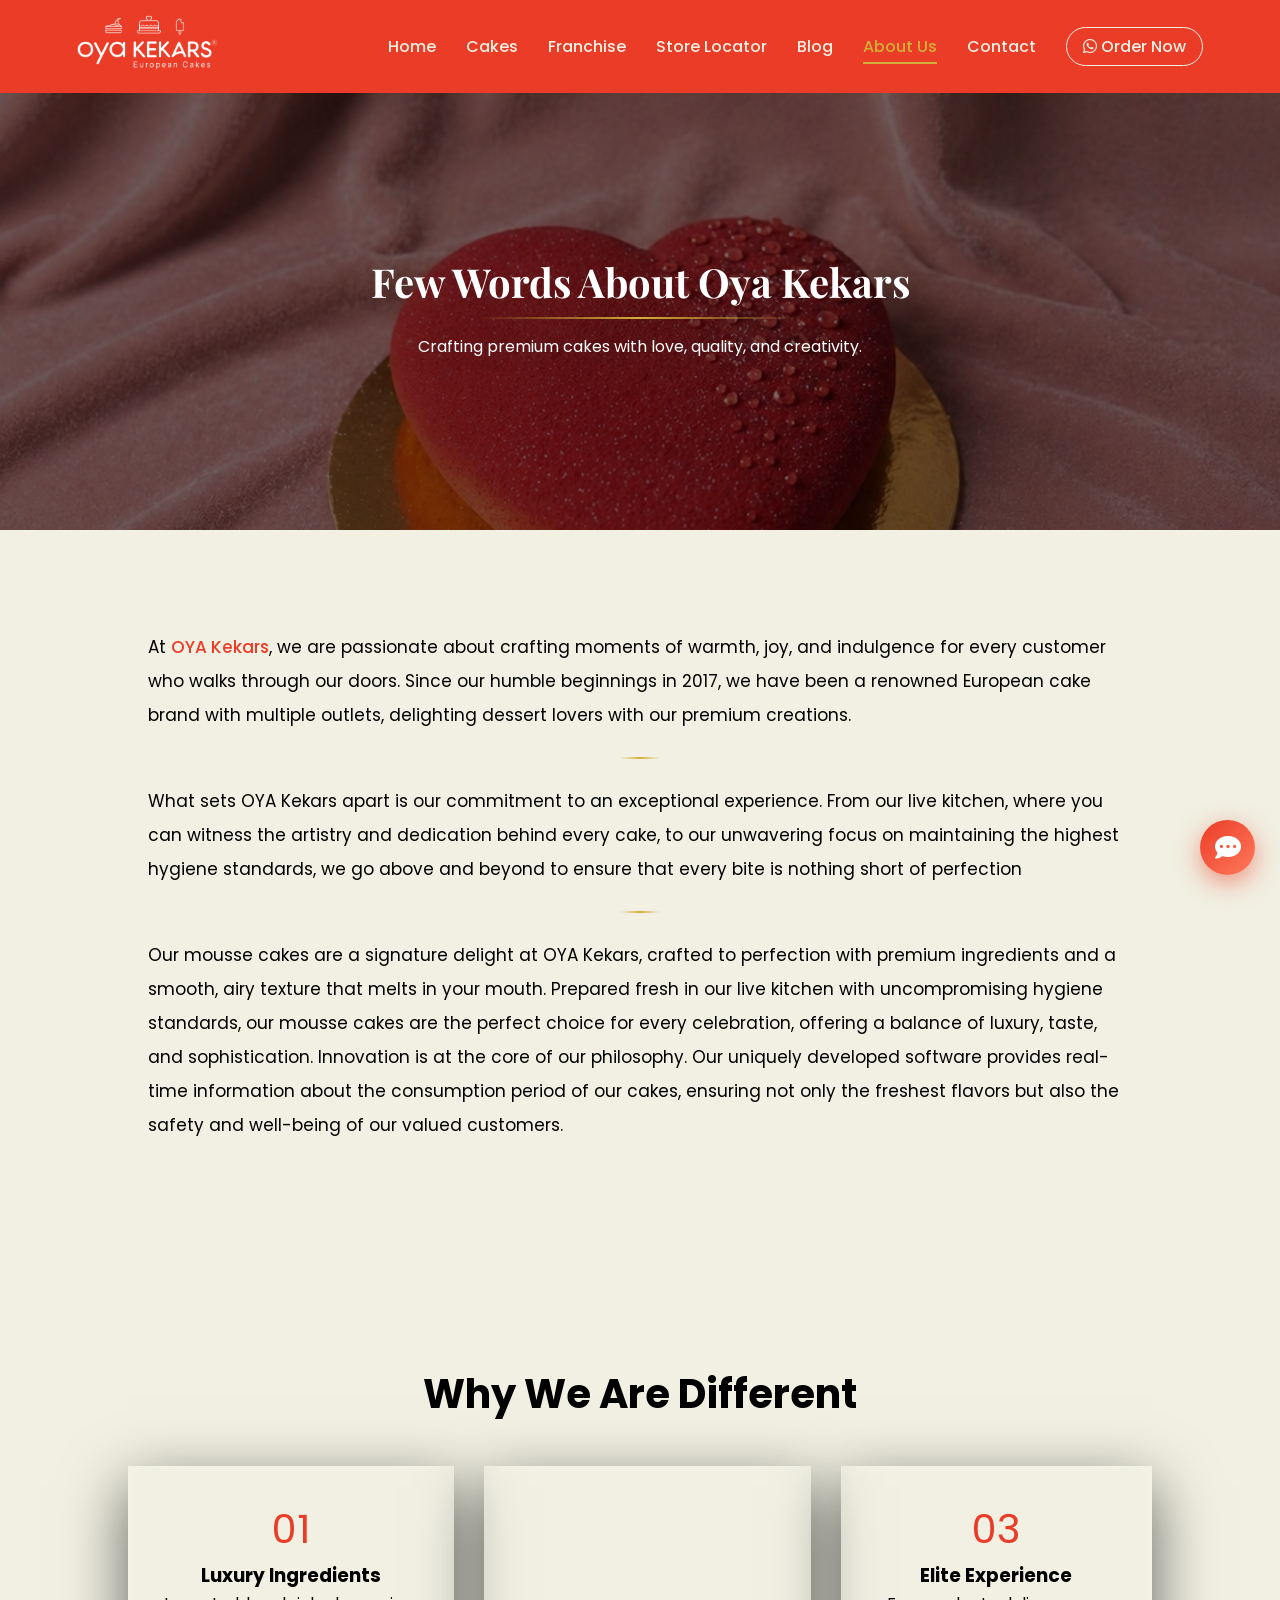
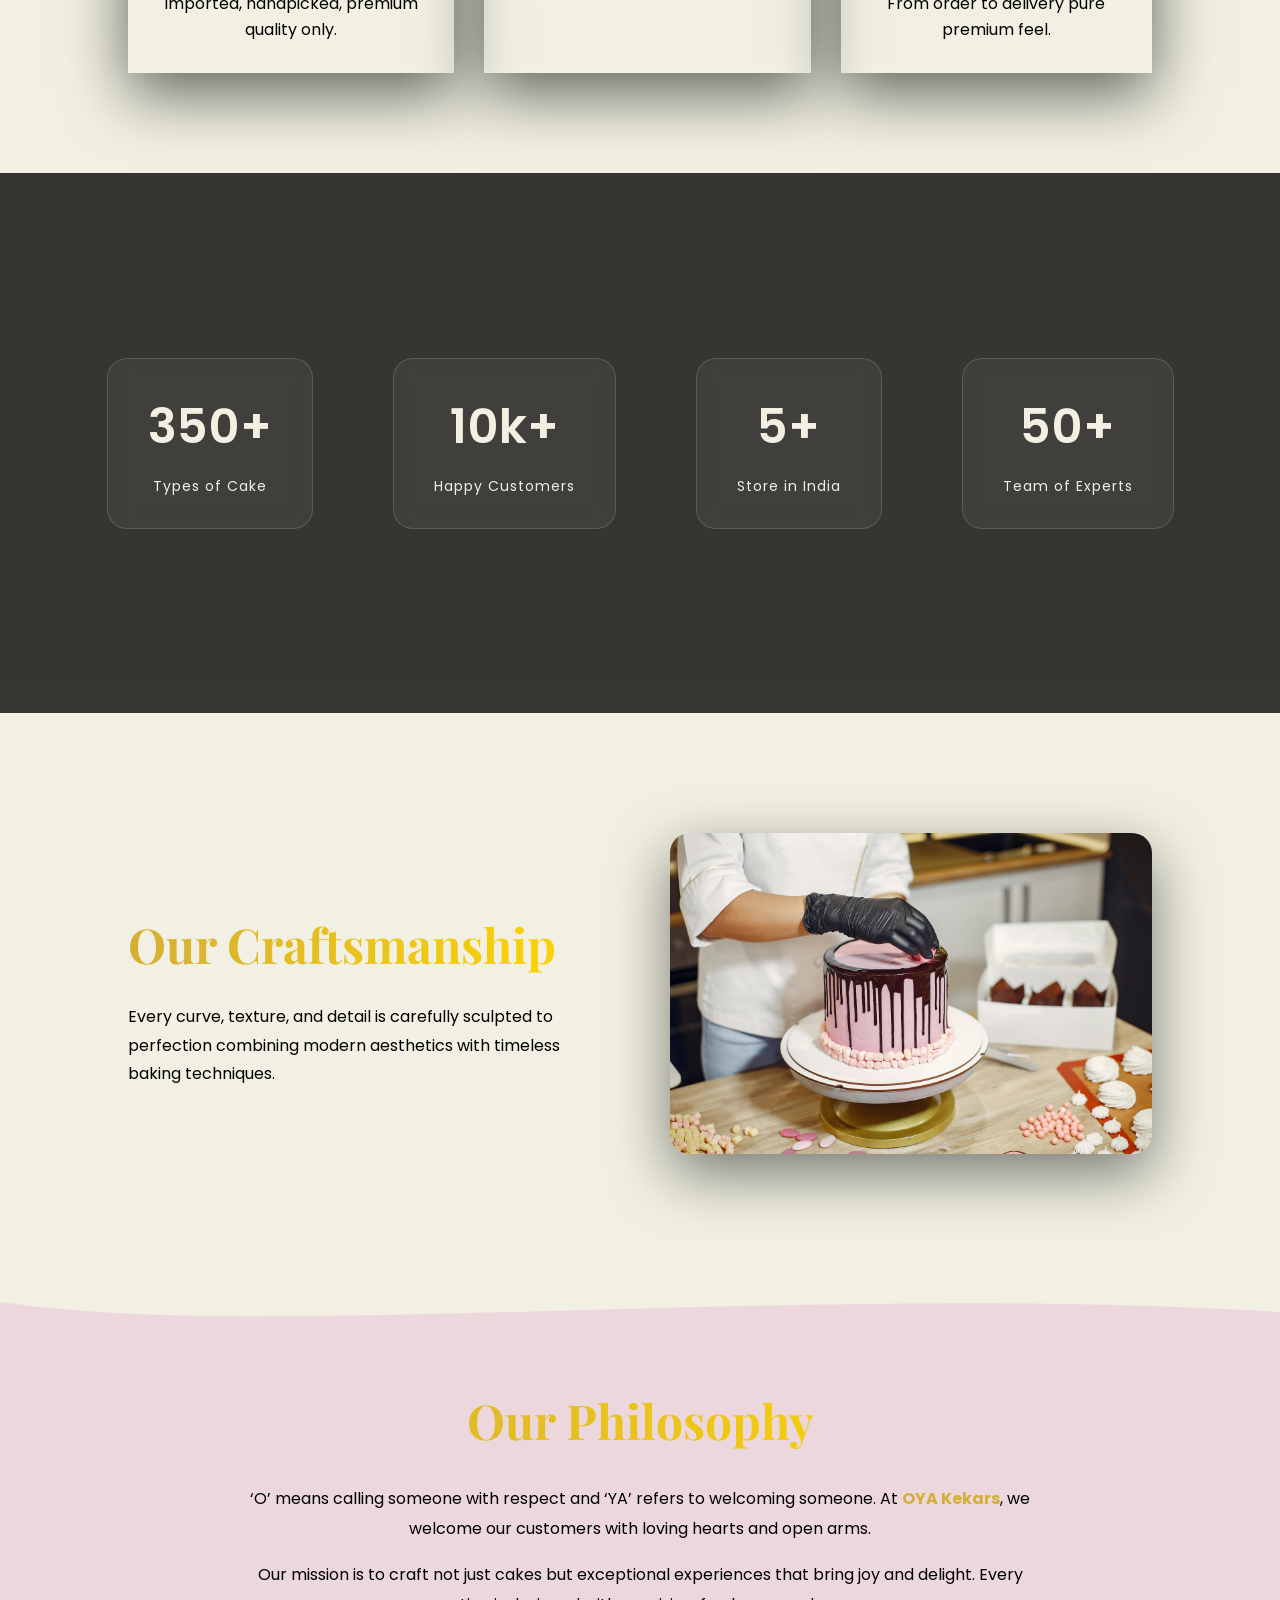
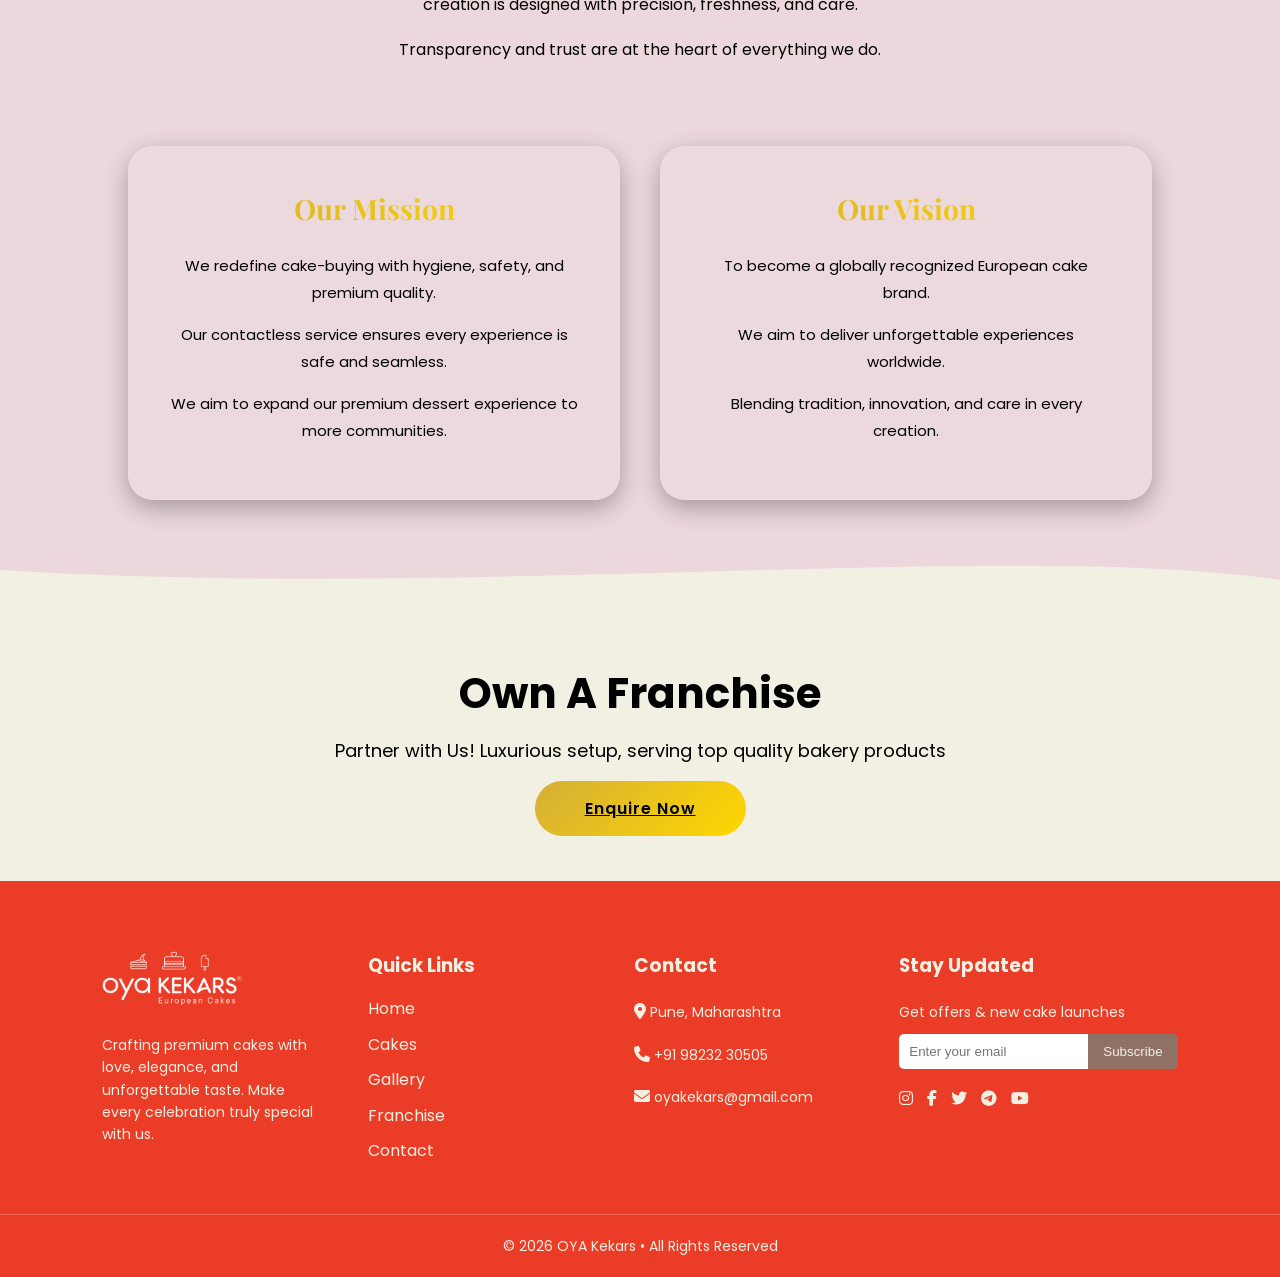
==== commit a156e26b: "update" ====
--- a/about.html
+++ b/about.html
@@ -587,7 +587,7 @@
             <div class="feature">
                 <span>03</span>
                 <h3>Elite Experience</h3>
-                <p>From order to delivery — pure premium feel.</p>
+                <p>From order to delivery pure premium feel.</p>
             </div>
         </div>
     </section>
@@ -616,7 +616,7 @@
             <h2>Our Craftsmanship</h2>
             <p>
                 Every curve, texture, and detail is carefully sculpted
-                to perfection — combining modern aesthetics with
+                to perfection combining modern aesthetics with
                 timeless baking techniques.
             </p>
         </div>
--- a/css/style.css
+++ b/css/style.css
@@ -1410,6 +1410,46 @@
     gap: 12px;
 }
 
+.fixed-investment {
+    display: flex;
+    align-items: center;
+    padding: 11px 14px 11px 38px;
+    border-radius: 12px;
+    border: 1px solid rgba(143, 114, 101, 0.2);
+    background: var(--cream);
+    min-height: 44px;
+    position: relative;
+}
+
+.fixed-investment i {
+    position: absolute;
+    left: 14px;
+    top: 50%;
+    transform: translateY(-50%);
+    font-size: 12px;
+    color: var(--brown-lt);
+}
+
+.fixed-value {
+    display: flex;
+    flex-direction: column;
+    line-height: 1.2;
+}
+
+.fixed-value .label {
+    font-size: 10px;
+    color: var(--brown-lt);
+    text-transform: uppercase;
+    letter-spacing: 0.08em;
+}
+
+.fixed-value .value {
+    font-size: 12px;
+    font-weight: 500;
+    color: var(--brown-dk);
+    margin-top: 2px;
+}
+
 .submit-btn {
     width: 100%;
     padding: 15px;
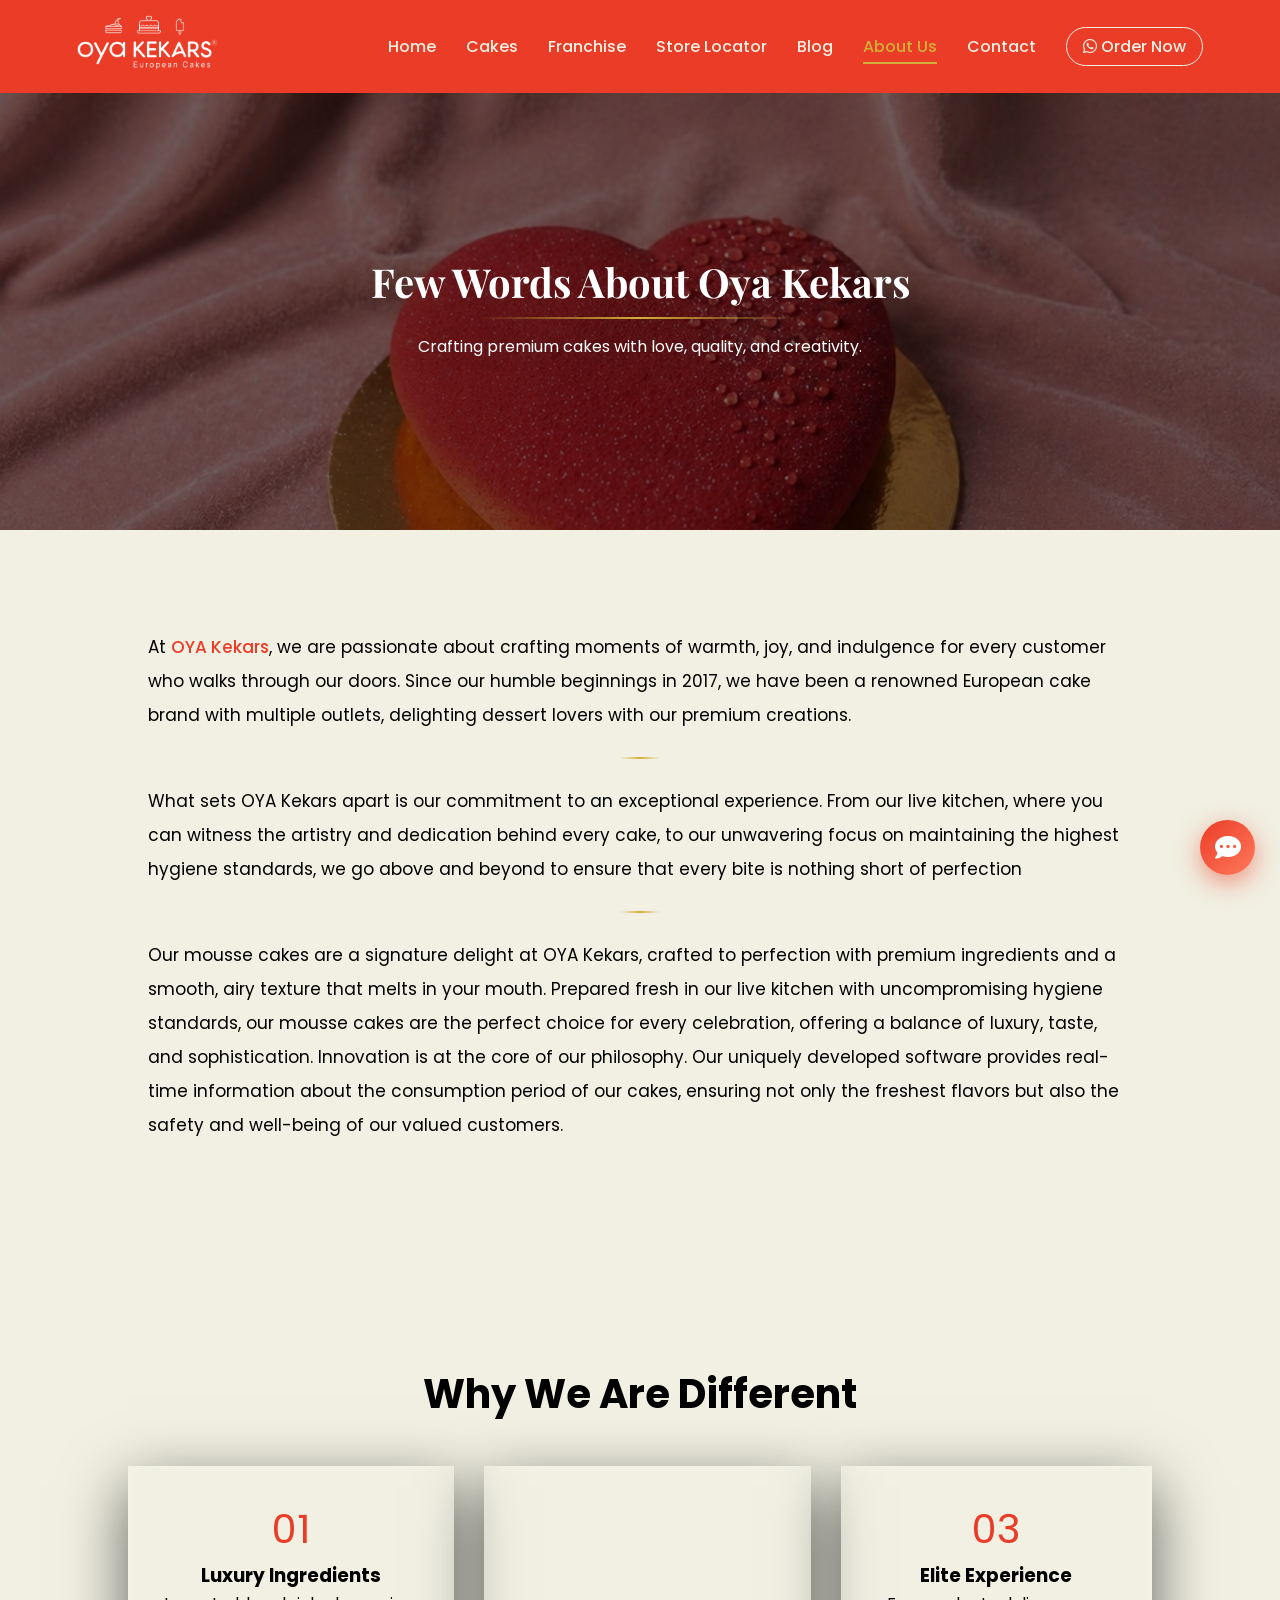
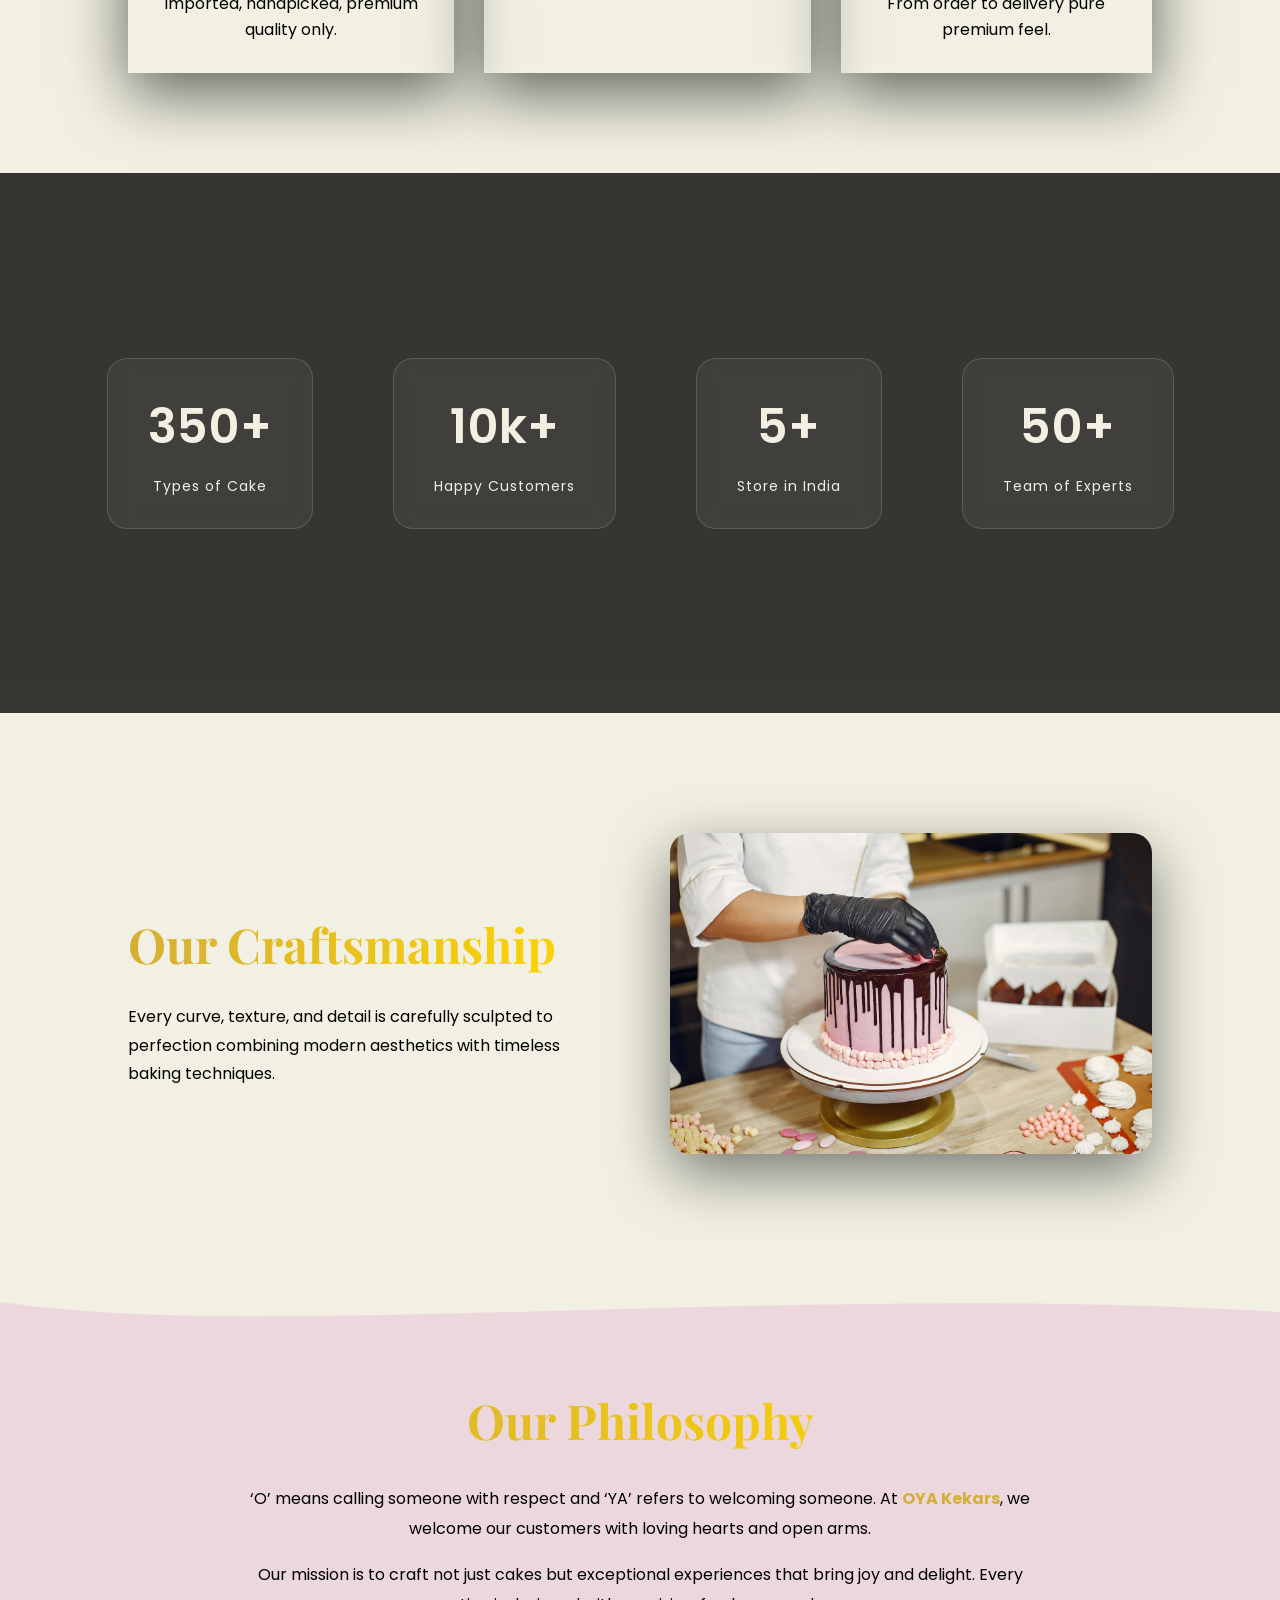
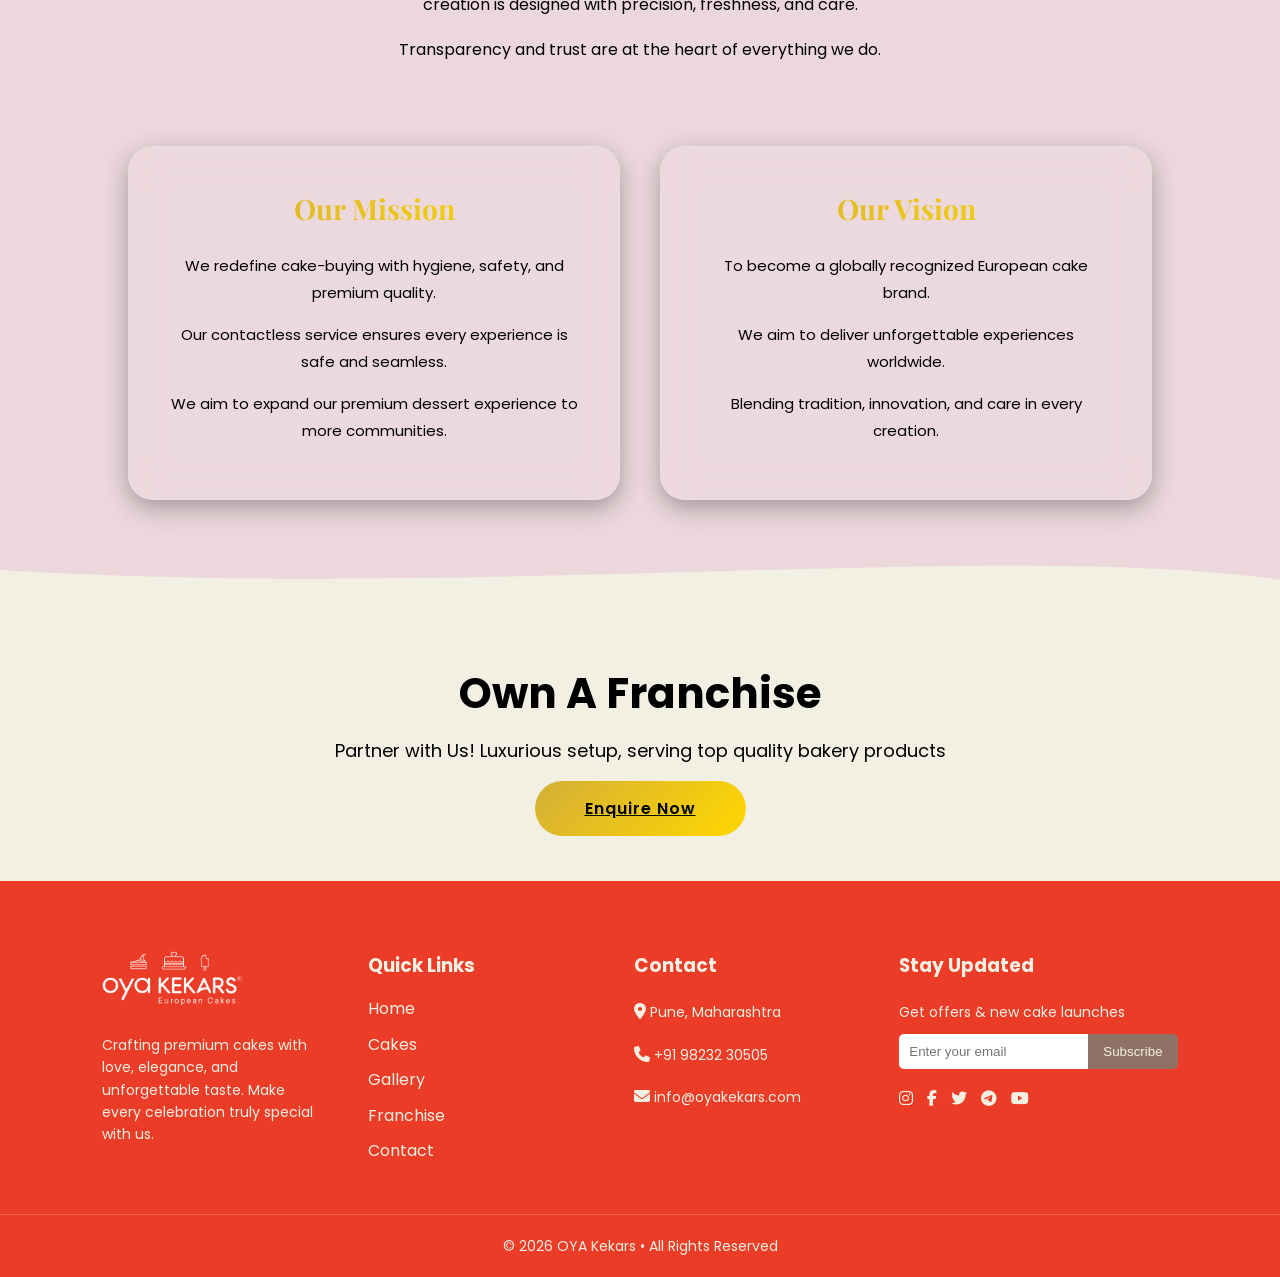
==== commit ab4089a6: "number updates" ====
--- a/about.html
+++ b/about.html
@@ -700,7 +700,7 @@
         </div>
 
         <div class="fab-options">
-            <a href="tel:+919876543210" class="fab-item">
+            <a href="tel:+919823230505" class="fab-item">
                 <i class="fas fa-phone"></i>
                 <span>Call Now</span>
             </a>
@@ -710,7 +710,7 @@
                 <span>Franchise</span>
             </a>
 
-            <a href="https://wa.me/919876543210" target="_blank" class="fab-item whatsapp">
+            <a href="https://wa.me/919823230505" target="_blank" class="fab-item whatsapp">
                 <i class="fab fa-whatsapp"></i>
                 <span>WhatsApp</span>
             </a>
@@ -719,6 +719,68 @@
 
     <div id="footer"></div>
 
+    <div class="branch-modal" id="branchModal">
+        <div class="branch-box" id="branchBox">
+            <div class="box-header">
+                <span class="drag-handle"></span>
+                <button class="close-modal" id="closeModal" aria-label="Close">✕</button>
+                <div class="icon-wrap"><i class="fa-solid fa-cake-candles"></i></div>
+                <h2>Choose your branch</h2>
+                <p>We'll connect you on WhatsApp instantly</p>
+            </div>
+            <div class="box-body">
+                <button class="branch-item" data-phone="919823230505">
+                    <div class="branch-icon"><i class="fa-solid fa-location-dot"></i></div>
+                    <div>
+                        <p class="branch-name">Hadapsar (Main Branch)</p>
+                        <p class="branch-city">Pune</p>
+                    </div>
+                    <span class="wa-icon"><i class="fa-brands fa-whatsapp"></i></span>
+                </button>
+                <button class="branch-item" data-phone="917720088005">
+                    <div class="branch-icon"><i class="fa-solid fa-location-dot"></i></div>
+                    <div>
+                        <p class="branch-name">Koregaon Park</p>
+                        <p class="branch-city">Pune</p>
+                    </div>
+                    <span class="wa-icon"><i class="fa-brands fa-whatsapp"></i></span>
+                </button>
+                <button class="branch-item" data-phone="919921216202">
+                    <div class="branch-icon"><i class="fa-solid fa-location-dot"></i></div>
+                    <div>
+                        <p class="branch-name">Tilekarnagar</p>
+                        <p class="branch-city">Pune</p>
+                    </div>
+                    <span class="wa-icon"><i class="fa-brands fa-whatsapp"></i></span>
+                </button>
+                <button class="branch-item" data-phone="918698000408">
+                    <div class="branch-icon"><i class="fa-solid fa-location-dot"></i></div>
+                    <div>
+                        <p class="branch-name">Nanded City</p>
+                        <p class="branch-city">Pune</p>
+                    </div>
+                    <span class="wa-icon"><i class="fa-brands fa-whatsapp"></i></span>
+                </button>
+                <button class="branch-item" data-phone="919168630505">
+                    <div class="branch-icon"><i class="fa-solid fa-location-dot"></i></div>
+                    <div>
+                        <p class="branch-name">Kharadi</p>
+                        <p class="branch-city">Pune</p>
+                    </div>
+                    <span class="wa-icon"><i class="fa-brands fa-whatsapp"></i></span>
+                </button>
+                <button class="branch-item" data-phone="917750707581">
+                    <div class="branch-icon"><i class="fa-solid fa-location-dot"></i></div>
+                    <div>
+                        <p class="branch-name">Rajarampuri</p>
+                        <p class="branch-city">Kolhapur</p>
+                    </div>
+                    <span class="wa-icon"><i class="fa-brands fa-whatsapp"></i></span>
+                </button>
+            </div>
+        </div>
+    </div>
+
     <script src="js/script.js" defer></script>
 
 </body>
--- a/css/style.css
+++ b/css/style.css
@@ -284,11 +284,11 @@
 
 .video-icon {
     position: absolute;
-    top: 70px;
-    right: 5px;
+    top: 60px;
+    right: 15px;
     left: auto;
     transform: translate(-50%, -50%);
-    width: 60px;
+    width: 30px;
     height: auto;
     z-index: 2;
     pointer-events: none;
@@ -401,9 +401,112 @@
     }
 }
 
-/* ══════════════════════════════
-   CELEBRITY / CAROUSEL SECTION
-══════════════════════════════ */
+.marquee-bar {
+    background: var(--red);
+    padding: 13px 0;
+    overflow: hidden;
+}
+
+.marquee-track {
+    display: flex;
+    width: max-content;
+    animation: marquee 22s linear infinite;
+}
+
+.marquee-track:hover {
+    animation-play-state: paused;
+}
+
+@keyframes marquee {
+    0% {
+        transform: translateX(0);
+    }
+
+    100% {
+        transform: translateX(-50%);
+    }
+}
+
+.marquee-item {
+    display: flex;
+    align-items: center;
+    gap: 10px;
+    padding: 0 28px;
+    flex-shrink: 0;
+}
+
+.marquee-dot {
+    width: 4px;
+    height: 4px;
+    border-radius: 50%;
+    background: rgba(255, 255, 255, 0.35);
+}
+
+.marquee-text {
+    font-size: 10px;
+    font-weight: 500;
+    letter-spacing: 0.2em;
+    text-transform: uppercase;
+    color: rgba(255, 255, 255, 0.88);
+    white-space: nowrap;
+}
+
+.home-stats-strip {
+    display: grid;
+    grid-template-columns: repeat(4, 1fr);
+    background: var(--brown-dk);
+    border-bottom: 1px solid rgba(0, 0, 0, 0.06);
+}
+
+.stat-cell {
+    padding: 30px 20px;
+    text-align: center;
+    border-right: 1px solid rgba(0, 0, 0, 0.06);
+}
+
+.stat-cell:last-child {
+    border-right: none;
+}
+
+.stat-num {
+    font-family: var(--serif);
+    font-size: 32px;
+    font-weight: 700;
+    color: var(--blush);
+    line-height: 1;
+}
+
+.stat-num span {
+    color: var(--blush);
+}
+
+.stat-label {
+    font-size: 10px;
+    letter-spacing: 0.14em;
+    text-transform: uppercase;
+    color: rgba(237, 205, 194, 0.45);
+    margin-top: 6px;
+}
+
+@media (max-width: 600px) {
+    .home-stats-strip {
+        grid-template-columns: repeat(2, 1fr);
+    }
+
+    .stat-cell:nth-child(2) {
+        border-right: none;
+    }
+
+    .stat-cell:nth-child(3) {
+        border-right: 1px solid rgba(0, 0, 0, 0.06);
+    }
+
+    .stat-cell:nth-child(1),
+    .stat-cell:nth-child(2) {
+        border-bottom: 1px solid rgba(0, 0, 0, 0.06);
+    }
+}
+
 
 .celebrity-section {
     padding: 6rem 2rem 4rem;
@@ -414,11 +517,11 @@
 
 .celebrity-section .section-eyebrow {
     display: block;
-    font-size: 11px;
+    font-size: 13px;
     letter-spacing: 0.22em;
     text-transform: uppercase;
     color: var(--red);
-    margin-bottom: 0.75rem;
+    margin-bottom: 0.50rem;
 }
 
 .celebrity-section .section-title {
@@ -1141,143 +1244,162 @@
     }
 }
 
-/* ══════════════════════════════
-   FRANCHISE SECTION
-══════════════════════════════ */
-
 .franchise-section {
-    padding: 5rem 2rem;
-    text-align: center;
-    background: var(--cream);
-}
-
-.franchise-box {
-    display: inline-flex;
-    flex-direction: column;
-    align-items: center;
-    gap: 1rem;
-    border: 1px solid rgba(235, 60, 39, 0.2);
-    border-radius: 20px;
-    padding: 3.5rem 4rem;
-    max-width: 640px;
-    width: 100%;
+    padding: 4rem 4rem;
+    background: var(--red);
     position: relative;
     overflow: hidden;
-    background: var(--white);
-    box-shadow: 0 8px 40px rgba(90, 64, 53, 0.08);
-}
-
-.franchise-box::before {
-    content: '';
+}
+
+.franchise-bg-word {
     position: absolute;
-    top: 0;
-    left: 0;
-    right: 0;
-    height: 3px;
-    background: linear-gradient(90deg, transparent, var(--red), transparent);
-}
-
-.franchise-box .fr-eyebrow {
-    font-size: 10px;
-    letter-spacing: 0.22em;
+    right: -10px;
+    top: 50%;
+    transform: translateY(-50%);
+    font-family: var(--serif);
+    font-size: clamp(80px, 12vw, 140px);
+    font-weight: 900;
+    color: rgba(255, 255, 255, 0.04);
+    white-space: nowrap;
+    pointer-events: none;
+    letter-spacing: -2px;
+    user-select: none;
+}
+
+.franchise-inner {
+    position: relative;
+    z-index: 1;
+    display: grid;
+    grid-template-columns: 1fr auto;
+    align-items: center;
+    gap: 48px;
+}
+
+.fr-eyebrow {
+    font-size: 13px;
+    font-weight: 800;
+    letter-spacing: 0.24em;
     text-transform: uppercase;
+    color: rgba(255, 255, 255, 0.5);
+    margin-bottom: 12px;
+    display: block;
+}
+
+.fr-title {
+    font-family: var(--serif);
+    font-size: clamp(1.8rem, 3vw, 2.8rem);
+    font-weight: 700;
+    color: #fff;
+    line-height: 1.15;
+    margin-bottom: 14px;
+}
+
+.fr-sub {
+    font-size: 16px;
+    font-weight: 300;
+    color: rgba(255, 255, 255, 0.65);
+    line-height: 1.7;
+    max-width: 440px;
+    margin-bottom: 24px;
+}
+
+.fr-perks {
+    display: flex;
+    flex-wrap: wrap;
+    gap: 20px;
+}
+
+.fr-perk {
+    display: flex;
+    align-items: center;
+    gap: 8px;
+    font-size: 13px;
+    color: rgba(255, 255, 255, 0.7);
+}
+
+.fr-perk-dot {
+    width: 6px;
+    height: 6px;
+    border-radius: 50%;
+    background: rgba(255, 255, 255, 0.4);
+    flex-shrink: 0;
+}
+
+.fr-action-box {
+    display: flex;
+    flex-direction: column;
+    align-items: center;
+    gap: 16px;
+    flex-shrink: 0;
+}
+
+.fr-investment {
+    background: rgba(255, 255, 255, 0.1);
+    border: 1px solid rgba(255, 255, 255, 0.18);
+    border-radius: 14px;
+    padding: 18px 28px;
+    text-align: center;
+}
+
+.fr-inv-label {
+    font-size: 13px;
+    font-weight: 800;
+    letter-spacing: 0.18em;
+    text-transform: uppercase;
+    color: rgba(255, 255, 255, 0.45);
+    margin-bottom: 6px;
+}
+
+.fr-inv-value {
+    font-family: var(--serif);
+    font-size: 26px;
+    font-weight: 700;
+    color: #fff;
+}
+
+.fr-apply-btn {
+    background: #fff;
     color: var(--red);
-}
-
-.franchise-box h2 {
-    font-family: 'Playfair Display', serif;
-    font-size: 28px;
-    color: var(--brown-dk);
-    font-weight: 500;
-}
-
-.franchise-box p {
-    color: var(--brown);
-    font-size: 14px;
-    line-height: 1.65;
-    max-width: 400px;
-}
-
-.btn-gold {
-    display: inline-flex;
-    align-items: center;
-    gap: 8px;
-    padding: 14px 34px;
+    font-size: 11px;
+    font-weight: 600;
+    letter-spacing: 0.14em;
+    text-transform: uppercase;
+    padding: 14px 32px;
     border-radius: 40px;
-    background: linear-gradient(135deg, var(--red), #c6281b);
-    color: var(--cream);
-    font-family: 'Poppins', sans-serif;
-    font-size: 12px;
-    font-weight: 500;
-    letter-spacing: 0.12em;
-    text-transform: uppercase;
-    text-decoration: none;
-    box-shadow: 0 10px 30px rgba(235, 60, 39, 0.3);
-    transition: all 0.3s ease;
-    position: relative;
-    overflow: hidden;
-}
-
-.btn-gold::before {
-    content: "";
-    position: absolute;
-    top: 0;
-    left: -120%;
-    width: 60%;
-    height: 100%;
-    background: rgba(255, 255, 255, 0.18);
-    transform: skewX(-25deg);
-    transition: 0.7s;
-}
-
-.btn-gold:hover::before {
-    left: 140%;
-}
-
-.btn-gold:hover {
-    transform: translateY(-4px);
-    box-shadow: 0 16px 40px rgba(235, 60, 39, 0.4);
+    cursor: pointer;
+    border: none;
+    white-space: nowrap;
+    transition: transform 0.2s, box-shadow 0.2s;
+    box-shadow: 0 8px 24px rgba(0, 0, 0, 0.15);
+}
+
+.fr-apply-btn:hover {
+    transform: translateY(-2px);
+    box-shadow: 0 14px 32px rgba(0, 0, 0, 0.2);
 }
 
 @media (max-width: 768px) {
-    .franchise-section {
-        padding: 3rem 1.25rem;
-    }
-
-    .franchise-box {
-        padding: 2.5rem 1.5rem;
-        border-radius: 16px;
-    }
-
-    .franchise-box h2 {
-        font-size: 22px;
+    .franchise-inner {
+        grid-template-columns: 1fr;
         text-align: center;
     }
 
-    .franchise-box p {
-        font-size: 13px;
-        text-align: center;
-    }
-}
-
-@media (max-width: 480px) {
-    .franchise-box {
-        padding: 2rem 1.25rem;
-    }
-
-    .franchise-box h2 {
-        font-size: 20px;
-    }
-
-    .btn-gold {
-        padding: 13px 26px;
-        font-size: 11px;
-    }
-}
-
-/* ══════════════════════════════
-   FRANCHISE POPUP FORM
-══════════════════════════════ */
+    .fr-sub {
+        max-width: 100%;
+    }
+
+    .fr-perks {
+        justify-content: center;
+    }
+
+    .fr-action-box {
+        width: 100%;
+    }
+
+    .fr-apply-btn {
+        width: 100%;
+    }
+}
 
 .popup-overlay {
     position: fixed;
@@ -1569,148 +1691,120 @@
     }
 }
 
-.testimonial-section {
-    padding: 4rem 2rem;
+.testi-section {
+    padding: 80px 6%;
     background: var(--cream);
-    text-align: center;
-    overflow: hidden;
-}
-
-.ts-header {
-    text-align: center;
-    margin-bottom: 2rem;
-}
-
-.ts-eyebrow {
+}
+
+.testi-header {
+    display: flex;
+    justify-content: space-between;
+    align-items: flex-end;
+    margin-bottom: 44px;
+    gap: 20px;
+}
+
+.testi-left {
+    display: flex;
+    flex-direction: column;
+}
+
+.testi-eyebrow {
+    display: flex;
+    align-items: center;
+    gap: 10px;
+    margin-bottom: 14px;
+}
+
+.testi-eyebrow span {
     font-size: 11px;
     letter-spacing: 0.22em;
     text-transform: uppercase;
-    color: #EB3C27;
-    margin-bottom: 0.5rem;
-}
-
-.ts-title {
-    font-family: var(--font-serif);
-    font-size: 28px;
     font-weight: 500;
-    color: var(--color-text-primary);
-    line-height: 1.2;
-    margin-bottom: 1.5rem;
-}
-
-.ts-title span {
+    color: var(--ig-muted);
+}
+
+.testi-title {
+    font-family: 'Cormorant Garamond', serif;
+    font-size: clamp(36px, 5vw, 56px);
+    font-weight: 300;
+    line-height: 1.1;
+    color: var(--ig-deep);
+}
+
+.testi-title em {
     font-style: italic;
-    color: var(--color-text-secondary);
-}
-
-.ts-summary {
-    display: inline-flex;
-    align-items: center;
-    gap: 20px;
-    background: var(--color-background-primary);
-    border: 0.5px solid var(--color-border-tertiary);
+    color: var(--ig-rose);
+}
+
+.rating-pill {
+    display: flex;
+    align-items: center;
+    gap: 14px;
+    background: var(--cream);
+    border: 1px solid rgba(0, 0, 0, 0.07);
     border-radius: 50px;
-    padding: 12px 24px;
-}
-
-.ts-big {
-    font-size: 28px;
-    font-weight: 500;
-    color: var(--color-text-primary);
+    padding: 10px 20px;
+}
+
+.rating-pill-num {
+    font-family: 'Playfair Display', Georgia, serif;
+    font-size: 34px;
+    font-weight: 700;
+    color: black;
     line-height: 1;
 }
 
-.ts-stars {
+.rating-pill-stars {
     color: #F5B041;
     font-size: 14px;
-    letter-spacing: 1px;
-}
-
-.ts-sep {
+}
+
+.rating-pill-count {
+    font-size: 12px;
+    color: var(--brown-lt);
+    margin-top: 2px;
+}
+
+.rating-sep {
     width: 1px;
-    height: 36px;
-    background: var(--color-border-tertiary);
-}
-
-.ts-cnt {
-    font-size: 20px;
-    font-weight: 500;
-    color: var(--color-text-primary);
-    line-height: 1;
-}
-
-.ts-lbl {
-    font-size: 11px;
-    color: var(--color-text-tertiary);
-    margin-top: 2px;
-}
-
-.ts-google {
-    display: inline-flex;
-    align-items: center;
-    gap: 5px;
-    font-size: 11px;
-    color: var(--color-text-tertiary);
-    margin-top: 4px;
-}
-
-.g-dot-b {
-    color: #4285F4;
-    font-size: 14px;
-    font-weight: 700;
-}
-
-.g-dot-r {
-    color: #EA4335;
-    font-size: 14px;
-    font-weight: 700;
-}
-
-.g-dot-y {
-    color: #FBBC05;
-    font-size: 14px;
-    font-weight: 700;
-}
-
-.g-dot-g {
-    color: #34A853;
-    font-size: 14px;
-    font-weight: 700;
+    height: 32px;
+    background: rgba(0, 0, 0, 0.08);
 }
 
 .ts-slider-wrap {
     overflow: hidden;
     position: relative;
-    margin: 0 -1rem;
+    margin: 0 -2%;
 }
 
 .ts-slider-wrap::before,
 .ts-slider-wrap::after {
-    content: "";
+    content: '';
     position: absolute;
     top: 0;
     height: 100%;
-    width: 60px;
+    width: 80px;
     z-index: 2;
     pointer-events: none;
 }
 
 .ts-slider-wrap::before {
     left: 0;
-    background: linear-gradient(to right, var(--color-background-tertiary, #F1F0E2), transparent);
+    background: linear-gradient(to right, var(--cream), transparent);
 }
 
 .ts-slider-wrap::after {
     right: 0;
-    background: linear-gradient(to left, var(--color-background-tertiary, #F1F0E2), transparent);
+    background: linear-gradient(to left, var(--cream), transparent);
 }
 
 .ts-track {
     display: flex;
-    gap: 14px;
-    animation: tsScroll 40s linear infinite;
+    gap: 16px;
+    animation: tsScroll 38s linear infinite;
     width: max-content;
-    padding: 1rem 1rem 1.25rem;
+    padding: 8px 2% 16px;
 }
 
 .ts-track:hover {
@@ -1728,57 +1822,56 @@
 }
 
 .ts-card {
-    flex: 0 0 260px;
-    background: var(--color-background-primary);
-    border: 0.5px solid var(--color-border-tertiary);
-    border-radius: var(--border-radius-lg);
-    padding: 16px;
+    flex: 0 0 270px;
+    background: var(--white);
+    border: 1px solid rgba(0, 0, 0, 0.05);
+    border-radius: 16px;
+    padding: 18px;
     display: flex;
     flex-direction: column;
+    gap: 12px;
+}
+
+.ts-card-top {
+    display: flex;
+    align-items: center;
     gap: 10px;
 }
 
-.ts-card-top {
-    display: flex;
-    align-items: center;
-    gap: 10px;
-}
-
 .ts-avatar {
-    width: 36px;
-    height: 36px;
+    width: 38px;
+    height: 38px;
     border-radius: 50%;
     display: flex;
     align-items: center;
     justify-content: center;
     font-size: 13px;
-    font-weight: 500;
+    font-weight: 600;
     flex-shrink: 0;
 }
 
 .ts-name {
     font-size: 13px;
     font-weight: 500;
-    color: var(--color-text-primary);
-    line-height: 1.2;
+    color: black;
 }
 
 .ts-date {
     font-size: 11px;
-    color: var(--color-text-tertiary);
-}
-
-.ts-card-stars {
+    color: var(--brown-lt);
+}
+
+.ts-stars {
     color: #F5B041;
     font-size: 13px;
-    letter-spacing: 1px;
-}
-
-.ts-card-text {
+}
+
+.ts-text {
     font-size: 12px;
-    color: var(--color-text-secondary);
-    line-height: 1.6;
+    color: var(--brown-lt);
+    line-height: 1.65;
     flex: 1;
+    font-weight: 300;
 }
 
 .ts-card-footer {
@@ -1786,61 +1879,10 @@
     align-items: center;
     justify-content: flex-end;
     gap: 4px;
-    padding-top: 8px;
-    border-top: 0.5px solid var(--color-border-tertiary);
-}
-
-.ts-g-logo {
+    padding-top: 10px;
+    border-top: 1px solid rgba(0, 0, 0, 0.05);
     font-size: 11px;
-    color: var(--color-text-tertiary);
-}
-
-@media (max-width: 768px) {
-    .testimonial-section {
-        padding: 4rem 1rem;
-    }
-
-    .main-heading {
-        font-size: clamp(1.6rem, 6vw, 2.4rem);
-    }
-
-    .rating-box {
-        gap: 18px;
-        padding: 12px 20px;
-    }
-
-    .rating-left h3 {
-        font-size: 24px;
-    }
-
-    .rating-right h4 {
-        font-size: 16px;
-    }
-
-    .testimonial-card {
-        flex: 0 0 240px;
-    }
-}
-
-@media (max-width: 480px) {
-    .testimonial-section {
-        padding: 3rem 0.75rem;
-    }
-
-    .rating-box {
-        gap: 14px;
-        padding: 10px 16px;
-    }
-
-    .testimonial-card {
-        flex: 0 0 85vw;
-        max-width: 300px;
-    }
-
-    .testimonial-slider::before,
-    .testimonial-slider::after {
-        width: 30px;
-    }
+    color: var(--brown-lt);
 }
 
 /* ══════════════════════════════
@@ -2603,6 +2645,170 @@
     font-size: 14px;
 }
 
+.branch-modal {
+    position: fixed;
+    inset: 0;
+    background: rgba(0, 0, 0, 0.55);
+    display: none;
+    justify-content: flex-end;
+    align-items: flex-end;
+    z-index: 9999;
+    cursor: pointer;
+}
+
+@media (min-width: 480px) {
+    .branch-modal {
+        justify-content: center;
+        align-items: center;
+    }
+}
+
+.branch-box {
+    background: #fff;
+    width: 100%;
+    max-width: 420px;
+    border-radius: 20px 20px 0 0;
+    overflow: hidden;
+    cursor: default;
+    display: flex;
+    flex-direction: column;
+    max-height: 92vh;
+}
+
+@media (min-width: 480px) {
+    .branch-box {
+        border-radius: 20px;
+        max-height: 88vh;
+    }
+}
+
+.box-header {
+    background: #EB3C27;
+    padding: 10px 10px 10px;
+    position: relative;
+    text-align: center;
+    flex-shrink: 0;
+}
+
+.drag-handle {
+    width: 36px;
+    height: 4px;
+    background: rgba(255, 255, 255, 0.4);
+    border-radius: 2px;
+    margin: 0 auto 14px;
+    display: block;
+}
+
+@media (min-width: 480px) {
+    .drag-handle {
+        display: none;
+    }
+}
+
+.icon-wrap {
+    width: 46px;
+    height: 46px;
+    background: rgba(255, 255, 255, 0.2);
+    border-radius: 50%;
+    display: flex;
+    align-items: center;
+    justify-content: center;
+    margin: 0 auto 10px;
+    font-size: 22px;
+}
+
+.box-header h2 {
+    color: #fff;
+    font-size: 17px;
+    font-weight: 600;
+    margin: 0 0 3px;
+}
+
+.box-header p {
+    color: rgba(255, 255, 255, 0.75);
+    font-size: 12px;
+    margin: 0;
+}
+
+.close-modal {
+    position: absolute;
+    top: 12px;
+    right: 12px;
+    background: rgba(255, 255, 255, 0.22);
+    border: none;
+    width: 28px;
+    height: 28px;
+    border-radius: 50%;
+    display: flex;
+    align-items: center;
+    justify-content: center;
+    cursor: pointer;
+    color: #fff;
+    font-size: 16px;
+    line-height: 1;
+}
+
+.close-modal:hover {
+    background: rgba(255, 255, 255, 0.35);
+}
+
+.box-body {
+    padding: 16px;
+    overflow-y: auto;
+    flex: 1;
+}
+
+.branch-item {
+    display: flex;
+    align-items: center;
+    gap: 12px;
+    padding: 12px 13px;
+    border-radius: 12px;
+    border: 1px solid #eee;
+    background: #fff;
+    cursor: pointer;
+    margin-bottom: 9px;
+    transition: border-color 0.15s, background 0.15s;
+    width: 100%;
+    text-align: left;
+}
+
+.branch-item:hover {
+    border-color: #EB3C27;
+    background: #fff8f7;
+}
+
+.branch-icon {
+    width: 36px;
+    height: 36px;
+    background: #FAECE7;
+    border-radius: 9px;
+    display: flex;
+    align-items: center;
+    justify-content: center;
+    flex-shrink: 0;
+    font-size: 17px;
+}
+
+.branch-name {
+    font-size: 14px;
+    font-weight: 600;
+    color: #111;
+    margin: 0 0 1px;
+}
+
+.branch-city {
+    font-size: 12px;
+    color: #888;
+    margin: 0;
+}
+
+.wa-icon {
+    margin-left: auto;
+    color: #25D366;
+    font-size: 20px;
+}
+
 @media (max-width: 992px) {
     .footer-container {
         grid-template-columns: repeat(2, 1fr);
@@ -2646,10 +2852,6 @@
         margin-top: 28px;
     }
 }
-
-/* ══════════════════════════════
-   PREVENT HORIZONTAL SCROLL
-══════════════════════════════ */
 
 @media (max-width: 992px) {
 
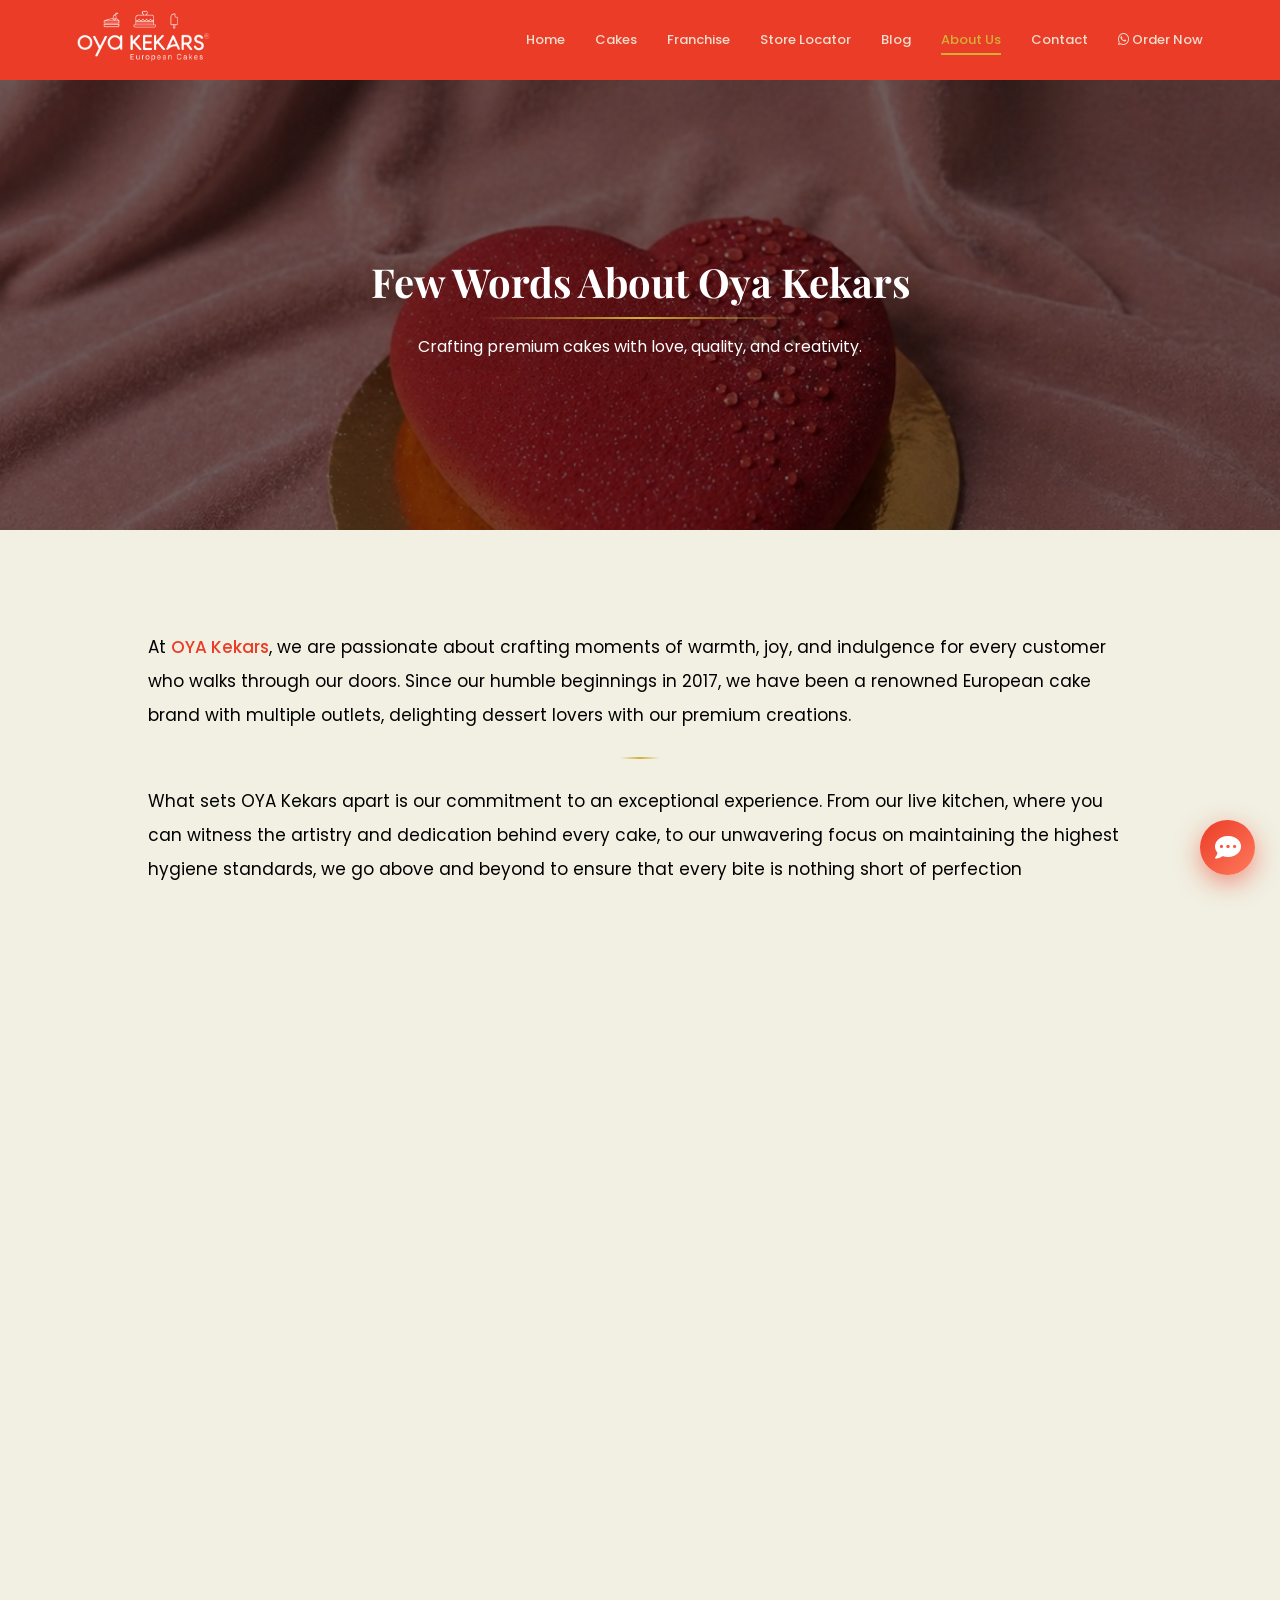
==== commit b5bd90a6: "updates" ====
--- a/about.html
+++ b/about.html
@@ -532,6 +532,8 @@
 <body>
 
     <div id="navbar"></div>
+
+    <div class="nav-spacer"></div>
 
     <section class="about-parallax">
         <div class="parallax-content">
@@ -732,7 +734,7 @@
                 <button class="branch-item" data-phone="919823230505">
                     <div class="branch-icon"><i class="fa-solid fa-location-dot"></i></div>
                     <div>
-                        <p class="branch-name">Hadapsar (Main Branch)</p>
+                        <p class="branch-name">Hadapsar</p>
                         <p class="branch-city">Pune</p>
                     </div>
                     <span class="wa-icon"><i class="fa-brands fa-whatsapp"></i></span>
@@ -769,7 +771,7 @@
                     </div>
                     <span class="wa-icon"><i class="fa-brands fa-whatsapp"></i></span>
                 </button>
-                <button class="branch-item" data-phone="917750707581">
+                <button class="branch-item" data-phone="917350707581">
                     <div class="branch-icon"><i class="fa-solid fa-location-dot"></i></div>
                     <div>
                         <p class="branch-name">Rajarampuri</p>
--- a/css/style.css
+++ b/css/style.css
@@ -1,15 +1,21 @@
-* {
+*,
+*::before,
+*::after {
     margin: 0;
     padding: 0;
     box-sizing: border-box;
 }
 
-html {
+html,
+body {
+    height: 100%;
     scroll-behavior: smooth;
+    overflow-x: hidden;
 }
 
 :root {
     --red: #EB3C27;
+    --red-dark: #C42F1C;
     --blush: #EDCDC2;
     --rose: #ECD8DC;
     --cream: #F1F0E2;
@@ -17,21 +23,25 @@
     --brown-dk: #5a4035;
     --brown-lt: #b89c91;
     --white: #ffffff;
+    --font-serif: 'Cormorant Garamond', serif;
+    --font-sans: 'Poppins', sans-serif;
+    --navbar-h: 80px;
+    --marquee-h: 40px;
 }
 
 body {
-    font-family: 'Poppins', sans-serif;
+    font-family: var(--font-sans);
     background: var(--cream);
     color: #000;
     line-height: 1.6;
-    padding-top: 80px;
-}
-
-@media (max-width: 768px) {
-    body {
-        padding-top: 70px;
-        overflow-x: hidden;
-    }
+}
+
+.page-top {
+    display: flex;
+    flex-direction: column;
+    height: 100dvh;
+    height: 100vh;
+    min-height: 600px;
 }
 
 .navbar {
@@ -39,15 +49,30 @@
     top: 0;
     left: 0;
     width: 100%;
-    padding: 15px 6%;
-    display: flex;
-    align-items: center;
-    background: #EB3C27;
+    height: var(--navbar-h);
+    padding: 0 6%;
+    display: flex;
+    align-items: center;
+    background: var(--red);
     z-index: 9999;
+    flex-shrink: 0;
+    transition: box-shadow 0.3s;
+}
+
+.navbar.scrolled {
+    box-shadow: 0 2px 20px rgba(0, 0, 0, 0.18);
+}
+
+.logo-text {
+    font-family: var(--font-serif);
+    font-size: 26px;
+    font-weight: 600;
+    color: var(--cream);
+    letter-spacing: 0.04em;
 }
 
 .logo img {
-    height: 55px;
+    height: 52px;
     width: auto;
 }
 
@@ -59,22 +84,27 @@
 }
 
 .nav-links a {
-    color: #F1F0E2;
+    color: rgba(241, 240, 226, 0.9);
     text-decoration: none;
+    font-size: 13px;
     font-weight: 500;
     position: relative;
-    transition: 0.3s;
+    transition: color 0.25s;
 }
 
 .nav-links a::after {
-    content: "";
+    content: '';
     position: absolute;
     width: 0%;
     height: 2px;
     bottom: -5px;
     left: 0;
     background: #D4AF37;
-    transition: 0.3s;
+    transition: width 0.3s;
+}
+
+.nav-links a:hover {
+    color: #fff;
 }
 
 .nav-links a:hover::after {
@@ -86,325 +116,470 @@
 }
 
 .nav-links a.active::after {
-    content: "";
-    position: absolute;
     width: 100%;
-    height: 2px;
-    bottom: -5px;
-    left: 0;
-    background: #D4AF37;
-}
-
-.nav-links a.btn-outline::after {
-    display: none;
-}
-
-.nav-links a.btn-outline:hover::after {
-    width: 0;
-}
-
-.btn-outline {
-    border: 1px solid #F1F0E2;
+}
+
+.nav-links a.nav-outline {
+    border: 1px solid rgba(241, 240, 226, 0.6);
     padding: 6px 16px;
     border-radius: 25px;
-    transition: 0.3s;
-}
-
-.btn-outline:hover {
-    background: #F1F0E2;
-    color: #EB3C27;
+}
+
+.nav-links a.nav-outline::after {
+    display: none;
+}
+
+.nav-links a.nav-outline:hover {
+    background: var(--cream);
+    color: var(--red);
+    border-color: var(--cream);
 }
 
 .hamburger {
     display: none;
-    font-size: 24px;
-    color: #F1F0E2;
+    font-size: 22px;
+    color: var(--cream);
     cursor: pointer;
-    margin-left: 20px;
+    margin-left: auto;
+    padding: 4px;
 }
 
 body.menu-open {
     overflow: hidden;
 }
 
-@media (max-width: 992px) {
-    .navbar {
-        padding: 12px 5%;
-    }
-
-    .logo img {
-        height: 44px;
-    }
-
-    .hamburger {
-        display: block;
-        margin-left: auto;
-    }
-
-    .nav-links {
-        position: fixed;
-        top: 68px;
-        right: -100%;
-        width: 260px;
-        height: calc(100vh - 68px);
-        background: #EB3C27;
-        flex-direction: column;
-        align-items: flex-start;
-        padding: 24px 24px 40px;
-        gap: 22px;
-        transition: right 0.4s ease;
-        box-shadow: -5px 0 20px rgba(0, 0, 0, 0.2);
-        z-index: 5000;
-        overflow-y: auto;
-    }
-
-    .nav-links.active {
-        right: 0;
-    }
-
-    .nav-links a {
-        font-size: 15px;
-        width: 100%;
-    }
-
-    .btn-outline {
-        width: fit-content;
-    }
-}
-
-.hero-section {
-    position: relative;
-    width: 100%;
-    height: 90vh;
-    overflow: hidden;
-}
-
-.hero-video {
+.nav-spacer {
+    height: var(--navbar-h);
+    flex-shrink: 0;
+}
+
+.hero {
+  position: relative;
+  width: 100%;
+  height: var(--hero-h, calc(100vh - 80px - 40px)); 
+  overflow: hidden;
+  display: flex;
+  align-items: flex-end;
+}
+
+.hero-bg {
     position: absolute;
-    top: 50%;
-    left: 50%;
+    inset: 0;
+    z-index: 0;
+}
+
+.hero-bg img {
     width: 100%;
     height: 100%;
     object-fit: cover;
-    transform: translate(-50%, -50%);
+    object-position: center top;
+    display: block;
+    animation: kenBurns 14s ease-out forwards;
+    transform-origin: center center;
+}
+
+@keyframes kenBurns {
+    from {
+        transform: scale(1.08);
+    }
+
+    to {
+        transform: scale(1);
+    }
 }
 
 .hero-overlay {
+    position: absolute;
+    inset: 0;
+    z-index: 1;
+    background:
+        linear-gradient(to top,
+            rgba(26, 14, 8, 0.85) 0%,
+            rgba(26, 14, 8, 0.48) 32%,
+            rgba(26, 14, 8, 0.14) 62%,
+            rgba(26, 14, 8, 0.04) 100%),
+        linear-gradient(to bottom,
+            rgba(26, 14, 8, 0.2) 0%,
+            transparent 28%);
+}
+
+.hero-overlay::after {
+    content: '';
+    position: absolute;
+    inset: 0;
+    background: radial-gradient(ellipse 80% 55% at 50% 100%,
+            rgba(237, 205, 194, 0.07) 0%,
+            transparent 70%);
+}
+
+.hero-grain {
+    position: absolute;
+    inset: 0;
+    z-index: 2;
+    opacity: 0.03;
+    background-image: url("data:image/svg+xml,%3Csvg viewBox='0 0 256 256' xmlns='http://www.w3.org/2000/svg'%3E%3Cfilter id='n'%3E%3CfeTurbulence type='fractalNoise' baseFrequency='0.9' numOctaves='4' stitchTiles='stitch'/%3E%3C/filter%3E%3Crect width='100%25' height='100%25' filter='url(%23n)'/%3E%3C/svg%3E");
+    background-size: 180px 180px;
+    pointer-events: none;
+}
+
+.hero-brand-vert {
+    position: absolute;
+    left: 36px;
+    top: 50%;
+    transform: translateY(-50%) rotate(-90deg);
+    transform-origin: center center;
+    z-index: 10;
+    display: flex;
+    align-items: center;
+    gap: 14px;
+    opacity: 0;
+    animation: fadeIn 1s ease 1.4s forwards;
+}
+
+.brand-vert-line {
+    width: 36px;
+    height: 1px;
+    background: rgba(237, 205, 194, 0.38);
+    flex-shrink: 0;
+}
+
+.brand-vert-text {
+    font-size: 9px;
+    font-weight: 500;
+    letter-spacing: 0.3em;
+    text-transform: uppercase;
+    color: rgba(237, 205, 194, 0.55);
+    white-space: nowrap;
+}
+
+.hero-pills {
+    position: absolute;
+    top: 28px;
+    right: 40px;
+    z-index: 10;
+    display: flex;
+    flex-direction: column;
+    align-items: flex-end;
+    gap: 8px;
+    opacity: 0;
+    animation: fadeSlideLeft 0.8s ease 0.9s forwards;
+}
+
+.pill {
+    display: inline-flex;
+    align-items: center;
+    gap: 7px;
+    backdrop-filter: blur(12px);
+    -webkit-backdrop-filter: blur(12px);
+    border-radius: 100px;
+    padding: 6px 13px;
+    font-size: 9px;
+    font-weight: 500;
+    letter-spacing: 0.14em;
+    text-transform: uppercase;
+}
+
+.pill-veg {
+    background: rgba(255, 255, 255, 0.12);
+    color: #fff;
+    border: 1px solid rgba(255, 255, 255, 0.2);
+}
+
+.pill-veg .vdot {
+    width: 7px;
+    height: 7px;
+    background: #28A745;
+    border-radius: 50%;
+    flex-shrink: 0;
+}
+
+.pill-loc {
+    background: rgba(235, 60, 39, 0.18);
+    color: var(--blush);
+    border: 1px solid rgba(235, 60, 39, 0.3);
+}
+
+.hero-content {
     position: relative;
-    z-index: 2;
-    height: 100%;
-    display: flex;
-    flex-direction: column;
-    justify-content: center;
-    align-items: center;
-    text-align: center;
-    background: linear-gradient(160deg, rgba(44, 18, 8, 0.55) 0%, rgba(90, 64, 53, 0.35) 100%);
-    padding: 0 2rem;
-}
-
-.hero-eyebrow {
-    font-size: 11px;
+    z-index: 10;
+    width: 100%;
+    padding: 0 60px 44px;
+    display: grid;
+    grid-template-columns: 1fr auto;
+    align-items: flex-end;
+    gap: 40px;
+}
+
+.hero-kicker {
+    display: flex;
+    align-items: center;
+    gap: 12px;
+    margin-bottom: 12px;
+    opacity: 0;
+    animation: revealUp 0.7s cubic-bezier(0.22, 1, 0.36, 1) 0.5s forwards;
+}
+
+.kicker-line {
+    width: 26px;
+    height: 1px;
+    background: var(--blush);
+    opacity: 0.65;
+}
+
+.kicker-text {
+    font-size: 10px;
+    font-weight: 400;
+    letter-spacing: 0.28em;
+    text-transform: uppercase;
+    color: rgba(237, 205, 194, 0.8);
+}
+
+.hero-headline {
+    font-family: var(--font-serif);
+    font-weight: 300;
+    line-height: 0.95;
+    letter-spacing: -0.01em;
+    color: var(--white);
+    margin-bottom: 22px;
+}
+
+.hero-headline .hl-1 {
+    display: block;
+    font-size: clamp(48px, 7vw, 100px);
+    opacity: 0;
+    animation: revealUp 0.85s cubic-bezier(0.22, 1, 0.36, 1) 0.65s forwards;
+}
+
+.hero-headline .hl-2 {
+    display: block;
+    font-size: clamp(48px, 7vw, 100px);
+    font-style: italic;
+    color: var(--blush);
+    opacity: 0;
+    animation: revealUp 0.85s cubic-bezier(0.22, 1, 0.36, 1) 0.78s forwards;
+}
+
+.hero-headline .hl-3 {
+    display: block;
+    font-size: clamp(14px, 1.9vw, 30px);
+    font-style: normal;
+    font-weight: 300;
+    color: rgba(255, 255, 255, 0.38);
     letter-spacing: 0.26em;
     text-transform: uppercase;
-    color: var(--blush);
-    border: 0.5px solid rgba(237, 205, 194, 0.35);
-    padding: 6px 20px;
-    border-radius: 30px;
-    margin-bottom: 1.5rem;
-    backdrop-filter: blur(6px);
-}
-
-.hero-overlay h1 {
-    font-family: 'Playfair Display', serif;
-    font-size: clamp(2.4rem, 5.5vw, 4.2rem);
+    font-family: var(--font-sans);
+    margin-top: 8px;
+    opacity: 0;
+    animation: revealUp 0.85s cubic-bezier(0.22, 1, 0.36, 1) 0.9s forwards;
+}
+
+.hero-actions {
+    display: flex;
+    gap: 12px;
+    flex-wrap: wrap;
+    opacity: 0;
+    animation: revealUp 0.8s cubic-bezier(0.22, 1, 0.36, 1) 1.05s forwards;
+}
+
+.btn-primary {
+    display: inline-flex;
+    align-items: center;
+    gap: 9px;
+    padding: 13px 26px;
+    background: var(--red);
+    color: #fff;
+    font-family: var(--font-sans);
+    font-size: 11px;
     font-weight: 500;
-    color: var(--cream);
-    line-height: 1.15;
-    margin-bottom: 1rem;
-    max-width: 780px;
-}
-
-.hero-overlay h1 em {
-    font-style: italic;
-    color: var(--blush);
-}
-
-.hero-overlay p {
-    font-size: 16px;
-    color: rgba(237, 205, 194, 0.8);
-    margin-bottom: 2.5rem;
-    letter-spacing: 0.04em;
-}
-
-.hero-actions {
-    display: flex;
-    gap: 14px;
-    flex-wrap: wrap;
-    justify-content: center;
-}
-
-.hero-btn {
-    display: inline-flex;
-    align-items: center;
-    gap: 8px;
-    padding: 14px 30px;
-    border-radius: 40px;
-    font-family: 'Poppins', sans-serif;
-    font-size: 12px;
-    letter-spacing: 0.1em;
+    letter-spacing: 0.12em;
     text-transform: uppercase;
     text-decoration: none;
-    transition: all 0.25s ease;
+    border: none;
     cursor: pointer;
-    border: none;
-}
-
-.hero-btn.primary {
+    border-radius: 2px;
+    transition: background 0.25s, transform 0.2s, box-shadow 0.25s;
+    box-shadow: 0 4px 20px rgba(235, 60, 39, 0.3);
+}
+
+.btn-primary:hover {
+    background: var(--red-dark);
+    transform: translateY(-2px);
+    box-shadow: 0 8px 28px rgba(235, 60, 39, 0.45);
+}
+
+.btn-glass {
+    display: inline-flex;
+    align-items: center;
+    gap: 9px;
+    padding: 12px 24px;
+    background: rgba(255, 255, 255, 0.1);
+    color: rgba(255, 255, 255, 0.88);
+    font-family: var(--font-sans);
+    font-size: 11px;
+    font-weight: 400;
+    letter-spacing: 0.12em;
+    text-transform: uppercase;
+    text-decoration: none;
+    border: 1px solid rgba(255, 255, 255, 0.22);
+    cursor: pointer;
+    border-radius: 2px;
+    backdrop-filter: blur(8px);
+    transition: background 0.25s, border-color 0.25s, transform 0.2s;
+}
+
+.btn-glass:hover {
+    background: rgba(255, 255, 255, 0.16);
+    border-color: rgba(255, 255, 255, 0.38);
+    transform: translateY(-2px);
+}
+
+.hero-rating-card {
+    display: flex;
+    flex-direction: column;
+    gap: 12px;
+    align-items: flex-end;
+    opacity: 0;
+    animation: fadeSlideLeft 0.8s cubic-bezier(0.22, 1, 0.36, 1) 1.1s forwards;
+}
+
+.rating-box {
+    background: rgba(255, 255, 255, 0.08);
+    border: 1px solid rgba(255, 255, 255, 0.13);
+    backdrop-filter: blur(16px);
+    -webkit-backdrop-filter: blur(16px);
+    border-radius: 12px;
+    padding: 16px 20px;
+    text-align: center;
+    min-width: 120px;
+}
+
+.rating-num {
+    font-family: var(--font-serif);
+    font-size: 40px;
+    font-weight: 600;
+    color: #fff;
+    line-height: 1;
+    margin-bottom: 5px;
+}
+
+.rating-stars {
+    color: var(--blush);
+    font-size: 10px;
+    letter-spacing: 3px;
+    margin-bottom: 5px;
+}
+
+.rating-count {
+    font-size: 8.5px;
+    font-weight: 400;
+    letter-spacing: 0.15em;
+    text-transform: uppercase;
+    color: rgba(255, 255, 255, 0.35);
+}
+
+.years-box {
     background: var(--red);
-    color: var(--cream);
-    box-shadow: 0 12px 35px rgba(235, 60, 39, 0.35);
-}
-
-.hero-btn.primary:hover {
-    background: #d03420;
-    transform: translateY(-3px);
-}
-
-.hero-btn.outline {
-    background: rgba(255, 255, 255, 0.1);
-    color: var(--cream);
-    border: 1px solid rgba(237, 205, 194, 0.4);
-    backdrop-filter: blur(8px);
-}
-
-.hero-btn.outline:hover {
-    background: rgba(255, 255, 255, 0.18);
-    transform: translateY(-3px);
-}
-
-.video-icon {
-    position: absolute;
-    top: 60px;
-    right: 15px;
-    left: auto;
-    transform: translate(-50%, -50%);
-    width: 30px;
-    height: auto;
-    z-index: 2;
-    pointer-events: none;
+    border-radius: 12px;
+    padding: 13px 18px;
+    text-align: center;
+    min-width: 120px;
+    box-shadow: 0 6px 22px rgba(235, 60, 39, 0.35);
+}
+
+.years-num {
+    font-family: var(--font-serif);
+    font-size: 30px;
+    font-weight: 600;
+    color: #fff;
+    line-height: 1;
+    margin-bottom: 4px;
+}
+
+.years-label {
+    font-size: 8.5px;
+    font-weight: 500;
+    letter-spacing: 0.18em;
+    text-transform: uppercase;
+    color: rgba(255, 255, 255, 0.68);
 }
 
 .hero-scroll {
     position: absolute;
-    bottom: 1.5rem;
+    bottom: 12px;
     left: 50%;
     transform: translateX(-50%);
-    z-index: 3;
+    z-index: 10;
     display: flex;
     flex-direction: column;
     align-items: center;
-    gap: 8px;
-}
-
-.hero-scroll span {
-    font-size: 10px;
-    letter-spacing: 0.2em;
+    gap: 6px;
+    opacity: 0;
+    animation: fadeIn 0.8s ease 1.6s forwards;
+}
+
+.scroll-label {
+    font-size: 8px;
+    font-weight: 400;
+    letter-spacing: 0.26em;
     text-transform: uppercase;
-    color: rgba(237, 205, 194, 0.5);
-}
-
-.scroll-line {
+    color: rgba(255, 255, 255, 0.28);
+}
+
+.scroll-bar {
     width: 1px;
-    height: 30px;
-    background: linear-gradient(to bottom, rgba(237, 205, 194, 0.5), transparent);
-    animation: scrollPulse 2s ease-in-out infinite;
-}
-
-@keyframes scrollPulse {
-
-    0%,
+    height: 36px;
+    background: linear-gradient(to bottom, rgba(255, 255, 255, 0.4), transparent);
+    animation: scrollAnim 2.4s ease-in-out infinite 1.8s;
+}
+
+@keyframes scrollAnim {
+    0% {
+        transform: scaleY(0);
+        transform-origin: top;
+        opacity: 1;
+    }
+
+    50% {
+        transform: scaleY(1);
+        transform-origin: top;
+        opacity: 1;
+    }
+
+    51% {
+        transform: scaleY(1);
+        transform-origin: bottom;
+        opacity: 1;
+    }
+
     100% {
-        opacity: 0.4;
-        transform: scaleY(1);
-    }
-
-    50% {
-        opacity: 1;
-        transform: scaleY(1.15);
-    }
-}
-
-@media (max-width: 768px) {
-    .hero-section {
-        height: 85vh;
-        min-height: 500px;
-    }
-
-    .hero-overlay {
-        padding: 0 1.25rem;
-    }
-
-    .hero-eyebrow {
-        font-size: 9px;
-        letter-spacing: 0.18em;
-        padding: 5px 14px;
-        margin-bottom: 1rem;
-    }
-
-    .hero-overlay h1 {
-        font-size: clamp(1.7rem, 7vw, 2.4rem);
-        margin-bottom: 0.75rem;
-    }
-
-    .hero-overlay p {
-        font-size: 13px;
-        margin-bottom: 1.8rem;
-    }
-
-    .hero-actions {
-        flex-direction: column;
-        align-items: center;
-        gap: 10px;
-        width: 100%;
-    }
-
-    .hero-btn {
-        width: 80%;
-        max-width: 280px;
-        justify-content: center;
-        padding: 13px 24px;
-        font-size: 11px;
-    }
-
-    .video-icon {
-        width: 44px;
-        top: 50px;
-        right: 10px;
-    }
-
-    .hero-scroll {
-        bottom: 1rem;
-    }
-}
-
-@media (max-width: 480px) {
-    .hero-section {
-        height: 80vh;
-    }
-
-    .hero-overlay h1 {
-        font-size: clamp(1.5rem, 8vw, 2rem);
-    }
-
-    .hero-btn {
-        width: 90%;
-    }
+        transform: scaleY(0);
+        transform-origin: bottom;
+        opacity: 0;
+    }
+}
+
+.hero-rule {
+    position: absolute;
+    bottom: 0;
+    left: 0;
+    right: 0;
+    height: 2px;
+    background: linear-gradient(to right,
+            transparent 0%,
+            var(--red) 20%,
+            var(--blush) 50%,
+            var(--red) 80%,
+            transparent 100%);
+    opacity: 0.55;
+    z-index: 10;
 }
 
 .marquee-bar {
-    background: var(--red);
-    padding: 13px 0;
-    overflow: hidden;
+  background: var(--red);
+  height: 40px;
+  overflow: hidden;
+  display: flex;
+  align-items: center;
 }
 
 .marquee-track {
@@ -451,65 +626,184 @@
     white-space: nowrap;
 }
 
-.home-stats-strip {
-    display: grid;
-    grid-template-columns: repeat(4, 1fr);
-    background: var(--brown-dk);
-    border-bottom: 1px solid rgba(0, 0, 0, 0.06);
-}
-
-.stat-cell {
-    padding: 30px 20px;
-    text-align: center;
-    border-right: 1px solid rgba(0, 0, 0, 0.06);
-}
-
-.stat-cell:last-child {
-    border-right: none;
-}
-
-.stat-num {
-    font-family: var(--serif);
-    font-size: 32px;
-    font-weight: 700;
-    color: var(--blush);
-    line-height: 1;
-}
-
-.stat-num span {
-    color: var(--blush);
-}
-
-.stat-label {
-    font-size: 10px;
-    letter-spacing: 0.14em;
-    text-transform: uppercase;
-    color: rgba(237, 205, 194, 0.45);
-    margin-top: 6px;
-}
-
-@media (max-width: 600px) {
-    .home-stats-strip {
-        grid-template-columns: repeat(2, 1fr);
-    }
-
-    .stat-cell:nth-child(2) {
-        border-right: none;
-    }
-
-    .stat-cell:nth-child(3) {
-        border-right: 1px solid rgba(0, 0, 0, 0.06);
-    }
-
-    .stat-cell:nth-child(1),
-    .stat-cell:nth-child(2) {
-        border-bottom: 1px solid rgba(0, 0, 0, 0.06);
-    }
-}
-
+/* ════════════════════════════════════════
+   ANIMATIONS
+════════════════════════════════════════ */
+@keyframes revealUp {
+    from {
+        opacity: 0;
+        transform: translateY(28px);
+    }
+
+    to {
+        opacity: 1;
+        transform: translateY(0);
+    }
+}
+
+@keyframes fadeIn {
+    from {
+        opacity: 0;
+    }
+
+    to {
+        opacity: 1;
+    }
+}
+
+@keyframes fadeSlideLeft {
+    from {
+        opacity: 0;
+        transform: translateX(20px);
+    }
+
+    to {
+        opacity: 1;
+        transform: translateX(0);
+    }
+}
+
+/* ════════════════════════════════════════
+   RESPONSIVE
+════════════════════════════════════════ */
+@media (max-width: 992px) {
+    :root {
+        --navbar-h: 68px;
+        --marquee-h: 42px;
+    }
+
+    .hamburger {
+        display: block;
+    }
+
+    .nav-links {
+        position: fixed;
+        top: var(--navbar-h);
+        right: -100%;
+        width: 260px;
+        height: calc(100% - var(--navbar-h));
+        background: var(--red);
+        flex-direction: column;
+        align-items: flex-start;
+        padding: 24px 24px 40px;
+        gap: 22px;
+        transition: right 0.35s ease;
+        box-shadow: -5px 0 20px rgba(0, 0, 0, 0.2);
+        z-index: 5000;
+        overflow-y: auto;
+        margin-left: 0;
+    }
+
+    .nav-links.active {
+        right: 0;
+    }
+
+    .nav-links a {
+        font-size: 15px;
+        width: 100%;
+    }
+
+    .nav-links a.nav-outline {
+        width: fit-content;
+    }
+}
+
+@media (max-width: 820px) {
+    .hero-content {
+        grid-template-columns: 1fr;
+        padding: 0 28px 32px;
+        gap: 18px;
+    }
+
+    .hero-rating-card {
+        flex-direction: row;
+        align-items: flex-start;
+    }
+
+    .rating-box,
+    .years-box {
+        min-width: 96px;
+        padding: 12px 14px;
+    }
+
+    .rating-num {
+        font-size: 30px;
+    }
+
+    .years-num {
+        font-size: 22px;
+    }
+
+    .hero-brand-vert {
+        display: none;
+    }
+
+    .hero-pills {
+        top: 14px;
+        right: 14px;
+    }
+
+    .hero-scroll {
+        display: none;
+    }
+}
+
+@media (max-width: 540px) {
+    :root {
+        --marquee-h: 38px;
+    }
+
+    .hero-content {
+        padding: 0 18px 24px;
+    }
+
+    .hero-headline .hl-1,
+    .hero-headline .hl-2 {
+        font-size: clamp(40px, 11vw, 60px);
+    }
+
+    .hero-headline .hl-3 {
+        font-size: clamp(12px, 4vw, 20px);
+    }
+
+    .hero-actions {
+        flex-direction: column;
+    }
+
+    .btn-primary,
+    .btn-glass {
+        justify-content: center;
+    }
+
+    .hero-rating-card {
+        gap: 8px;
+    }
+
+    .rating-box,
+    .years-box {
+        padding: 10px 12px;
+        min-width: 80px;
+    }
+
+    .rating-num {
+        font-size: 26px;
+    }
+
+    .years-num {
+        font-size: 18px;
+    }
+
+    .marquee-item {
+        padding: 0 18px;
+    }
+
+    .marquee-text {
+        font-size: 9px;
+    }
+}
 
 .celebrity-section {
-    padding: 6rem 2rem 4rem;
+    padding: 3rem 2rem 4rem;
     text-align: center;
     background: var(--cream);
     overflow: visible;
@@ -645,7 +939,6 @@
     z-index: 1;
 }
 
-/* Lightbox */
 .lightbox {
     display: none;
     position: fixed;
@@ -805,9 +1098,6 @@
     }
 }
 
-/* ══════════════════════════════
-   CAKE COLLECTION SECTION
-══════════════════════════════ */
 
 .cake-section {
     padding: 40px 20px;
@@ -895,7 +1185,6 @@
         padding: 40px 16px;
     }
 
-    /* specific to cake section only */
     .cake-section .section-header h2 {
         font-size: clamp(1.6rem, 6vw, 2.2rem);
     }
@@ -927,10 +1216,6 @@
         padding: 7px;
     }
 }
-
-/* ══════════════════════════════
-   FEATURED / SIGNATURE SECTION
-══════════════════════════════ */
 
 .featured-section {
     position: relative;
